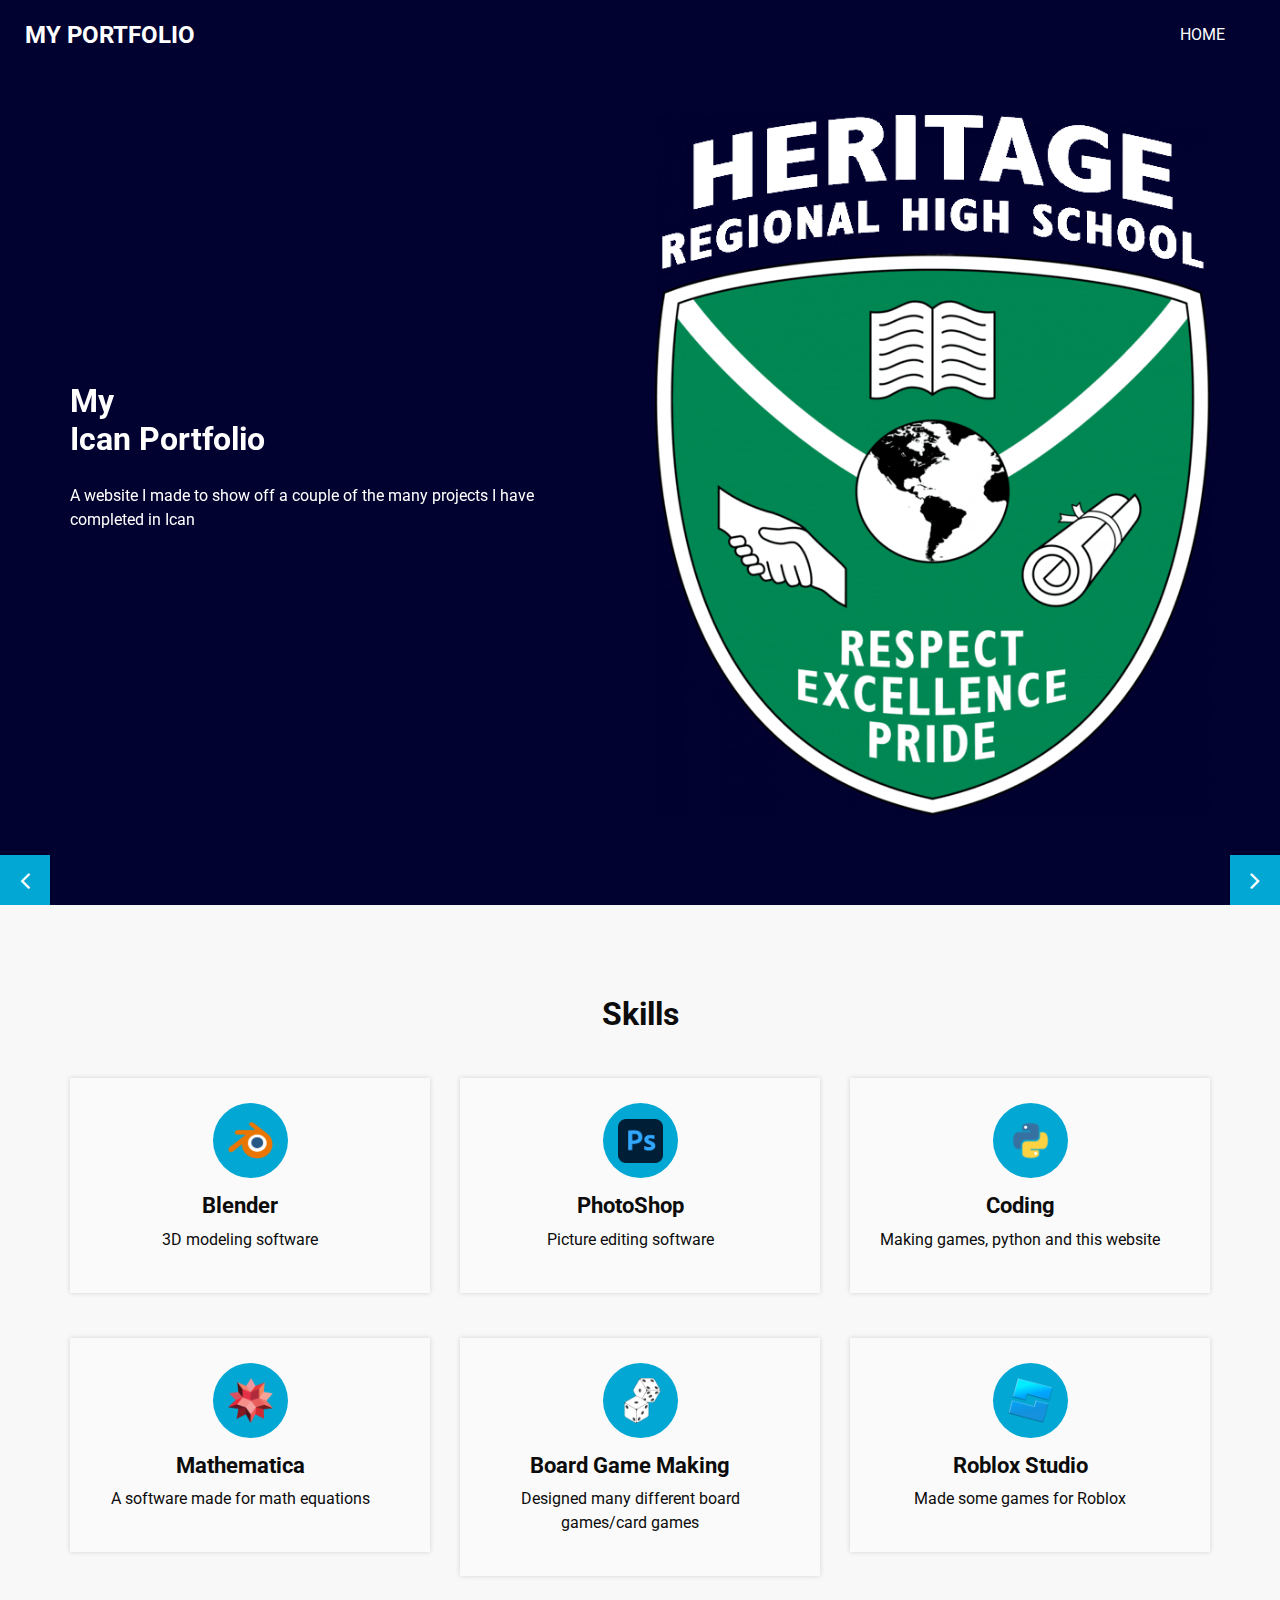
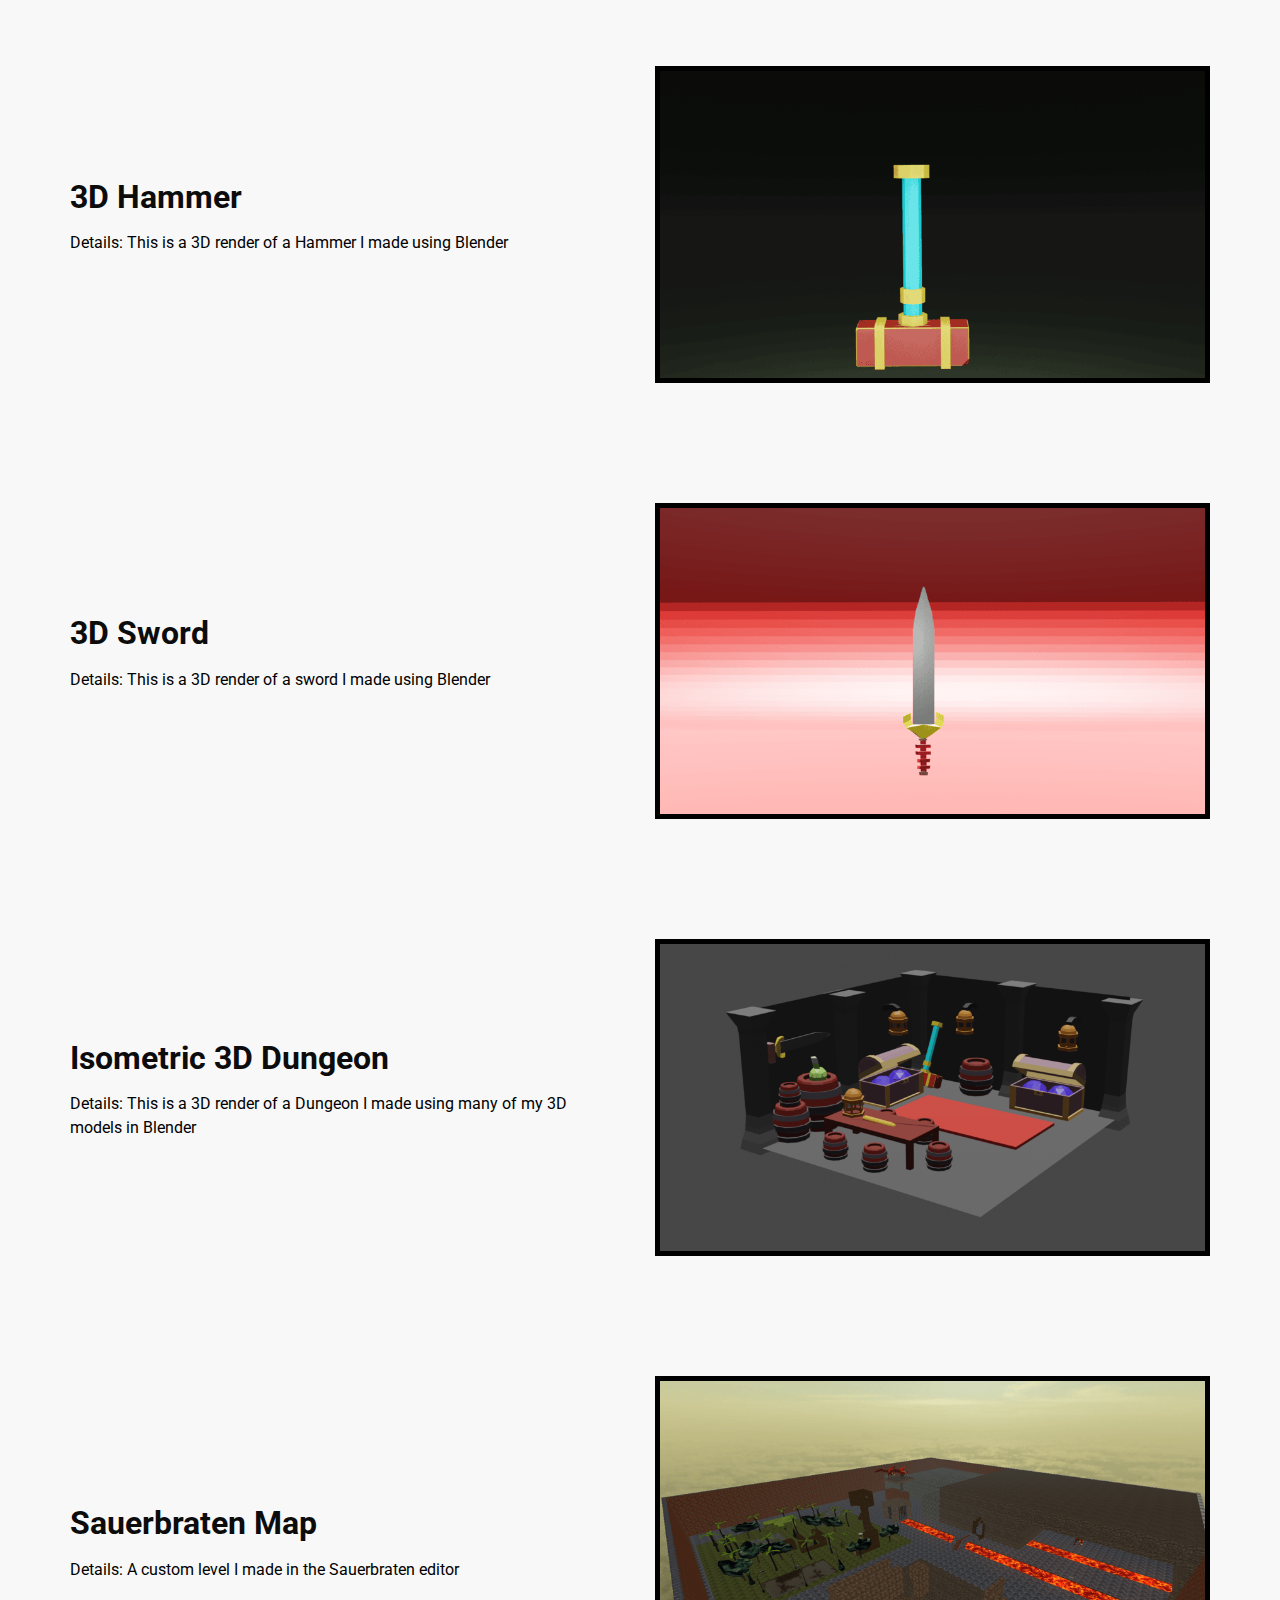
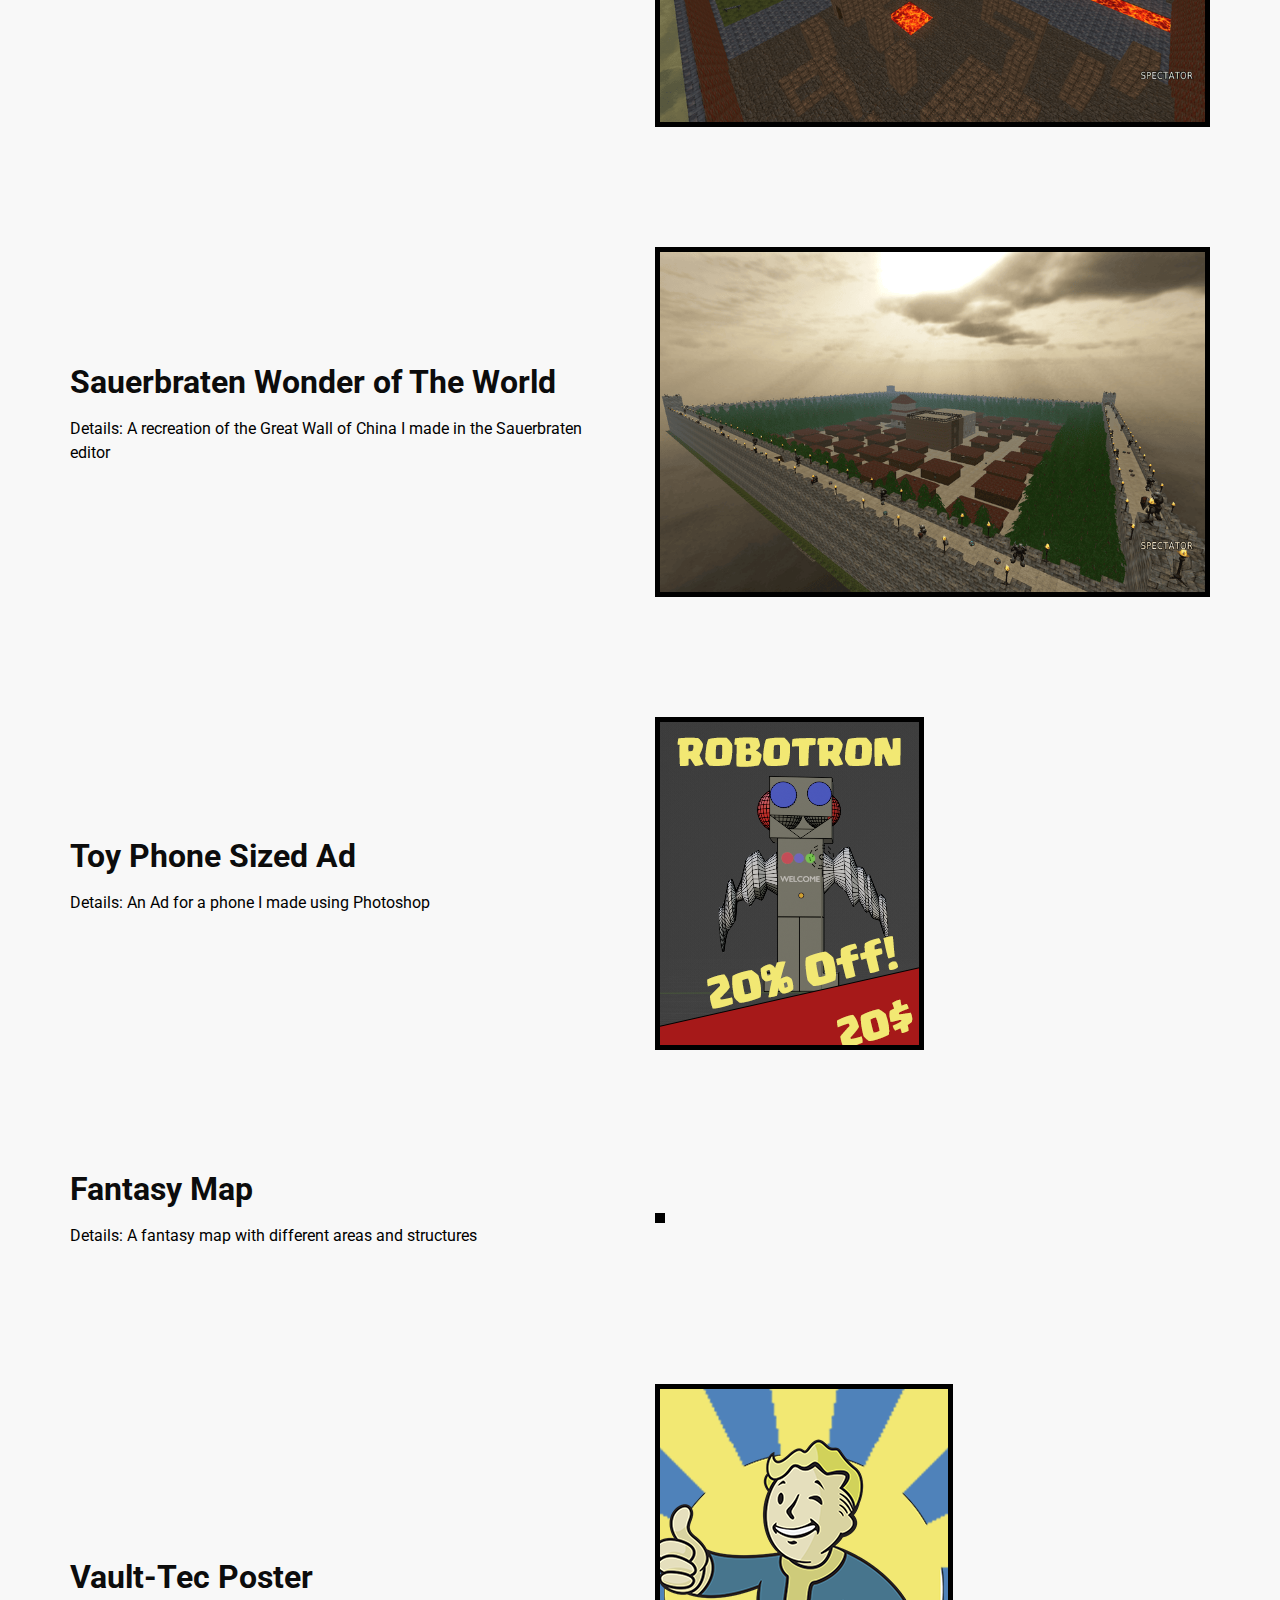
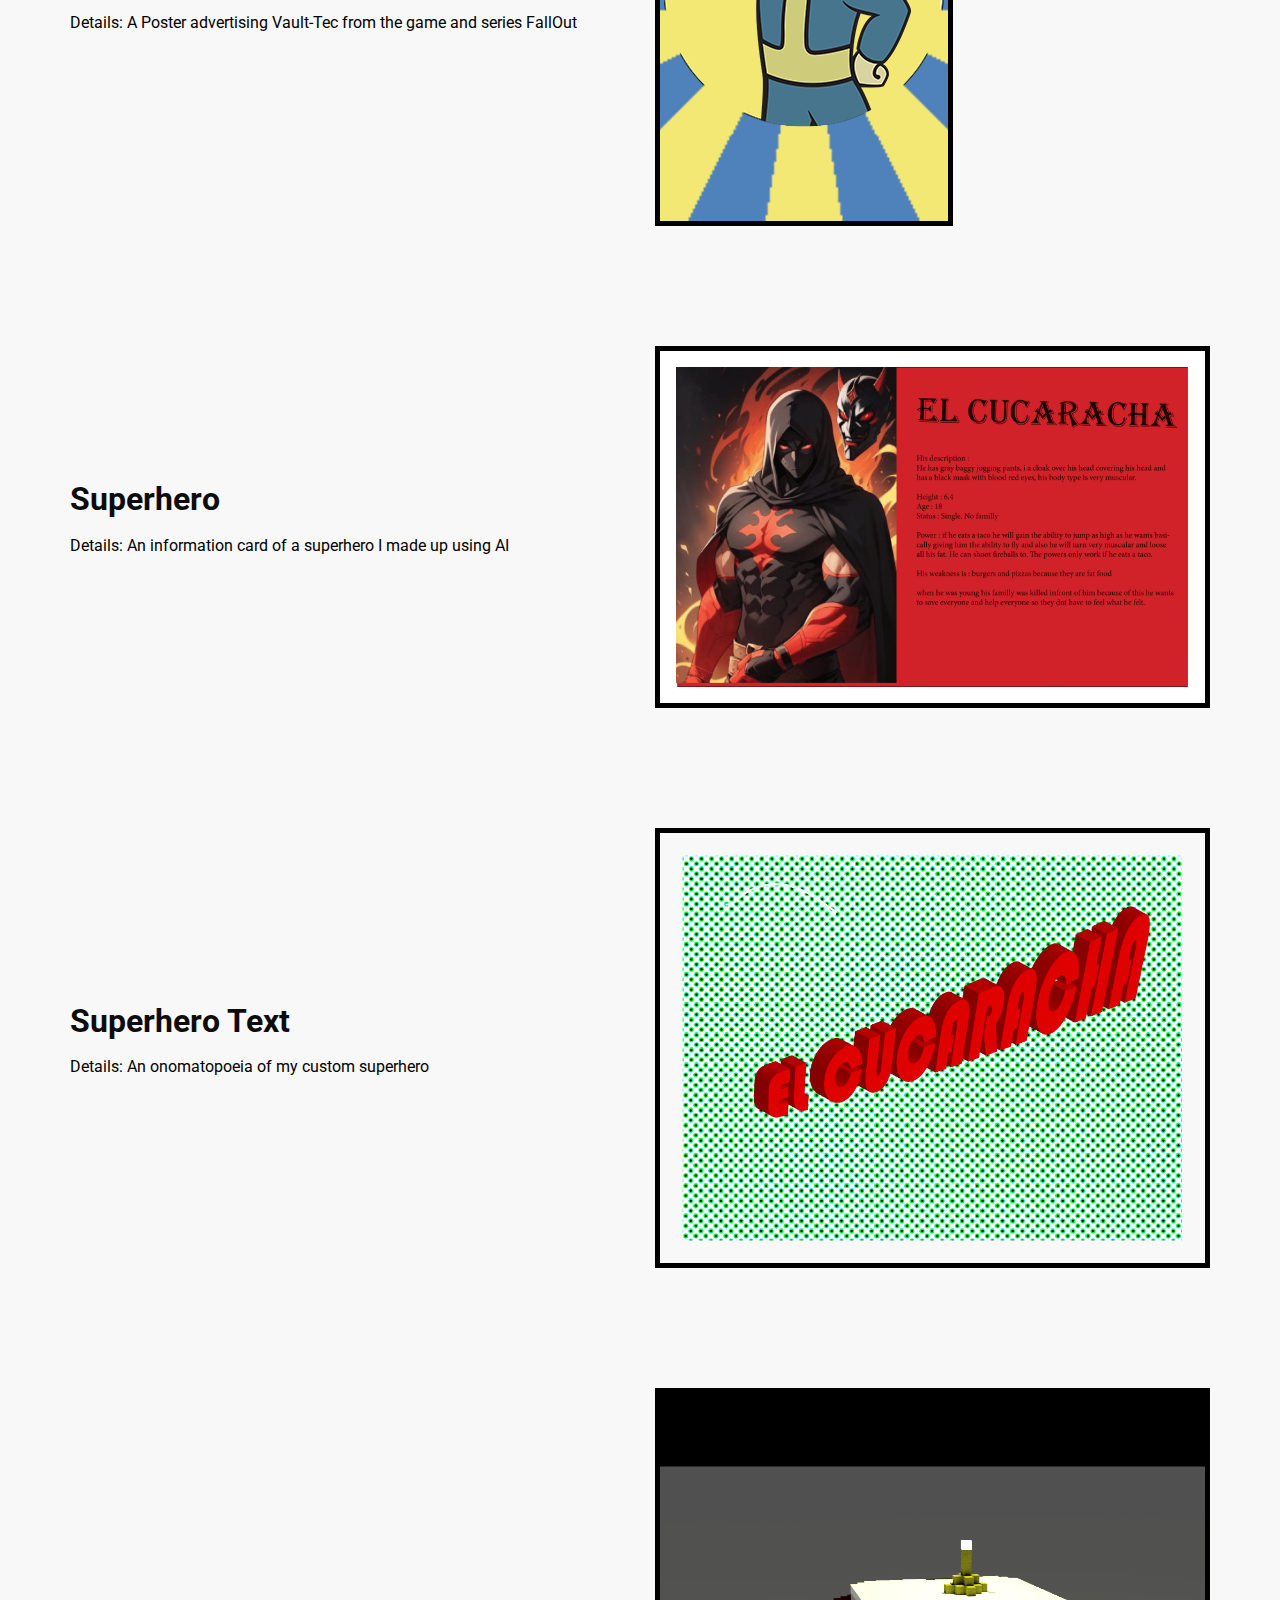
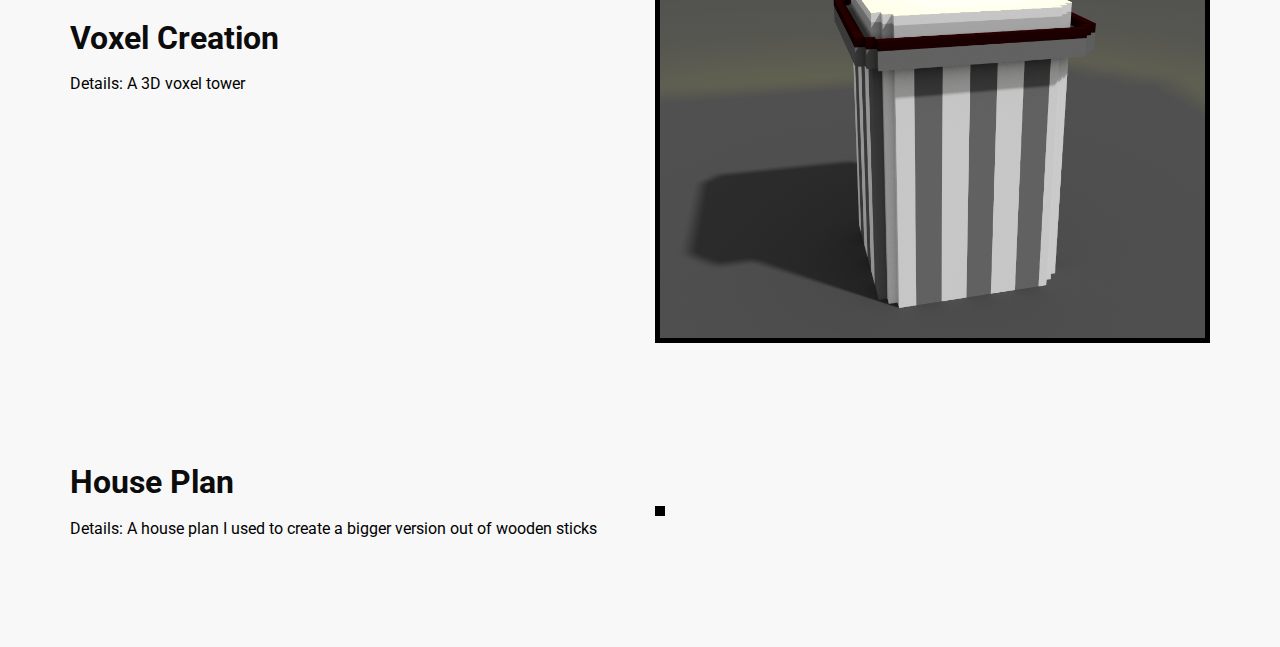
==== index.html @ 8217d4fe "Update index.html" ====
<!DOCTYPE html>
<html>

<head>
  <!-- Basic -->
  <meta charset="utf-8" />
  <meta http-equiv="X-UA-Compatible" content="IE=edge" />
  <!-- Mobile Metas -->
  <meta name="viewport" content="width=device-width, initial-scale=1, shrink-to-fit=no" />
  <!-- Site Metas -->
  <link rel="icon" href="images/fevicon.png" type="image/gif" />
  <meta name="keywords" content="" />
  <meta name="description" content="" />
  <meta name="author" content="" />

  <title>Pablo's Portfolio</title>


  <!-- bootstrap core css -->
  <link rel="stylesheet" type="text/css" href="css/bootstrap.css" />

  <!-- fonts style -->
  <link href="https://fonts.googleapis.com/css2?family=Roboto:wght@400;500;700;900&display=swap" rel="stylesheet">

  <!-- font awesome style -->
  <link href="css/font-awesome.min.css" rel="stylesheet" />

  <!-- Custom styles for this template -->
  <link href="css/style.css" rel="stylesheet" />
  <!-- responsive style -->
  <link href="css/responsive.css" rel="stylesheet" />

</head>

<body>

  <div class="hero_area">
    <!-- header section strats -->
    <header class="header_section">
      <div class="container-fluid">
        <nav class="navbar navbar-expand-lg custom_nav-container ">
          <a class="navbar-brand" href="index.html">
            <span>My Portfolio</span>
          </a>

          <button class="navbar-toggler" type="button" data-toggle="collapse" data-target="#navbarSupportedContent" aria-controls="navbarSupportedContent" aria-expanded="false" aria-label="Toggle navigation">
            <span class=""> </span>
          </button>

          <div class="collapse navbar-collapse" id="navbarSupportedContent">
            <ul class="navbar-nav  ml-auto">
              <li class="nav-item active">
                <a class="nav-link" href="index.html">Home <span class="sr-only">(current)</span></a>
              </li>
            </ul>
          </div>
        </nav>
      </div>
    </header>
    <!-- end header section -->
    <!-- slider section -->
    <section class="slider_section">
      <div id="customCarousel1" class="carousel slide" data-ride="carousel">
        <div class="carousel-inner">
          <div class="carousel-item active">
            <div class="container">
              <div class="row d-flex align-items-center">
                <div class="col-md-6">
                  <div class="detail-box">
                    <h1>
                      My <br>
                      Ican Portfolio
                    </h1>
                    <p>
                      A website I made to show off a couple of the many projects I have completed in Ican
                    </p>
                  </div>
                </div>
                <div class="col-md-6">
                  <div class="img-box">
                    <img src="images/hrhs.png" alt="Portfolio Image" class="img-fluid">
                  </div>
                </div>
              </div>
            </div>
          </div>
        </div>
    
        <!-- Carousel Controls -->
        <div class="carousel_btn-box">
          <a class="carousel-control-prev" href="#customCarousel1" role="button" data-slide="prev">
            <i class="fa fa-angle-left" aria-hidden="true"></i>
            <span class="sr-only">Previous</span>
          </a>
          <a class="carousel-control-next" href="#customCarousel1" role="button" data-slide="next">
            <i class="fa fa-angle-right" aria-hidden="true"></i>
            <span class="sr-only">Next</span>
          </a>
        </div>
      </div>
    </section>
    
    <style>
      .slider_section .carousel-item {
        display: flex;
        align-items: center;
      }
      .detail-box {
        padding-right: 20px; /* Adds space between text and image */
      }
      .img-box img {
        max-width: 100%;
        height: auto;
      }
    </style>
  <!-- end slider section -->
  </div>

  <!-- service section -->

  <section class="service_section layout_padding">
    <div class="container">
      <div class="heading_container heading_center">
        <h2>
          Skills
        </h2>
      </div>
    </div>
    <div class="container ">
      <div class="row">
        <div class="col-md-6 col-lg-4">
          <div class="box ">
            <div class="img-box">
              <img src="images/s1.png" alt="">
            </div>
            <div class="detail-box">
              <h4>
                Blender
              </h4>
              <p>
                3D modeling software
              </p>

              </a>
            </div>
          </div>
        </div>
        <div class="col-md-6 col-lg-4">
          <div class="box ">
            <div class="img-box">
              <img src="images/s2.png" alt="">
            </div>
            <div class="detail-box">
              <h4>
                PhotoShop
              </h4>
              <p>
                Picture editing software
              </p>

              </a>
            </div>
          </div>
        </div>
        <div class="col-md-6 col-lg-4 ">
          <div class="box ">
            <div class="img-box">
              <img src="images/s3.png" alt="">
            </div>
            <div class="detail-box">
              <h4>
                Coding
              </h4>
              <p>
                Making games, python and this website
              </p>

              </a>
            </div>
          </div>
        </div>
        <div class="col-md-6 col-lg-4">
          <div class="box ">
            <div class="img-box">
              <img src="images/s4.png" alt="">
            </div>
            <div class="detail-box">
              <h4>
                Mathematica
              </h4>
              <p>
                A software made for math equations
              </p>

              </a>
            </div>
          </div>
        </div>
        <div class="col-md-6 col-lg-4">
          <div class="box ">
            <div class="img-box">
              <img src="images/s5.png" alt="">
            </div>
            <div class="detail-box">
              <h4>
                Board Game Making
              </h4>
              <p>
                Designed many different board games/card games
              </p>

              </a>
            </div>
          </div>
        </div>
        <div class="col-md-6 col-lg-4">
          <div class="box ">
            <div class="img-box">
              <img src="images/s6.png" alt="">
            </div>
            <div class="detail-box">
              <h4>
                Roblox Studio
              </h4>
              <p>
                Made some games for Roblox
              </p>
              <a href="">

              </a>
            </div>
          </div>
        </div>
      </div>
    </div>
  </section>

  <!-- end service section -->

  <!-- about section -->
<section class="about_section layout_padding-bottom">
  <div class="container">
    <div class="row">
      <div class="col-md-6">
        <div class="detail-box">
          <div class="heading_container">
            <h2>3D Hammer</h2>
          </div>
          <p style="color: black;">Details: This is a 3D render of a Hammer I made using Blender</p>
        </div>
      </div>
      <div class="col-md-6">
        <div class="img-box center-img">
          <img src="images/j1.png" alt="" style="border: 5px solid black;">
        </div>
      </div>
    </div>
  </div>
</section>
<div style="margin-bottom: 30px;"></div>

<section class="about_section layout_padding-bottom">
  <div class="container">
    <div class="row">
      <div class="col-md-6">
        <div class="detail-box">
          <div class="heading_container">
            <h2>3D Sword</h2>
          </div>
          <p style="color: black;">Details: This is a 3D render of a sword I made using Blender</p>
        </div>
      </div>
      <div class="col-md-6">
        <div class="img-box center-img">
          <img src="images/j2.png" alt="" style="border: 5px solid black;">
        </div>
      </div>
    </div>
  </div>
</section>
<div style="margin-bottom: 30px;"></div>

<section class="about_section layout_padding-bottom">
  <div class="container">
    <div class="row">
      <div class="col-md-6">
        <div class="detail-box">
          <div class="heading_container">
            <h2>Isometric 3D Dungeon</h2>
          </div>
          <p style="color: black;">Details: This is a 3D render of a Dungeon I made using many of my 3D models in Blender</p>
        </div>
      </div>
      <div class="col-md-6">
        <div class="img-box center-img">
          <img src="images/j3.png" alt="" style="border: 5px solid black;">
        </div>
      </div>
    </div>
  </div>
</section>
<div style="margin-bottom: 30px;"></div>

<section class="about_section layout_padding-bottom">
  <div class="container">
    <div class="row">
      <div class="col-md-6">
        <div class="detail-box">
          <div class="heading_container">
            <h2>Sauerbraten Map</h2>
          </div>
          <p style="color: black;">Details: A custom level I made in the Sauerbraten editor</p>
        </div>
      </div>
      <div class="col-md-6">
        <div class="img-box center-img">
          <img src="images/j4.png" alt="" style="border: 5px solid black;">
        </div>
      </div>
    </div>
  </div>
</section>
<div style="margin-bottom: 30px;"></div>

<section class="about_section layout_padding-bottom">
  <div class="container">
    <div class="row">
      <div class="col-md-6">
        <div class="detail-box">
          <div class="heading_container">
            <h2>Sauerbraten Wonder of The World</h2>
          </div>
          <p style="color: black;">Details: A recreation of the Great Wall of China I made in the Sauerbraten editor</p>
        </div>
      </div>
      <div class="col-md-6">
        <div class="img-box center-img">
          <img src="images/j5.png" alt="" style="border: 5px solid black;">
        </div>
      </div>
    </div>
  </div>
</section>
<div style="margin-bottom: 30px;"></div>

<section class="about_section layout_padding-bottom">
  <div class="container">
    <div class="row">
      <div class="col-md-6">
        <div class="detail-box">
          <div class="heading_container">
            <h2>Toy Phone Sized Ad</h2>
          </div>
          <p style="color: black;">Details: An Ad for a phone I made using Photoshop</p>
        </div>
      </div>
      <div class="col-md-6">
        <div class="img-box center-img">
          <img src="images/phone.png" alt="" style="border: 5px solid black;">
        </div>
      </div>
    </div>
  </div>
</section>
<div style="margin-bottom: 30px;"></div>

<section class="about_section layout_padding-bottom">
  <div class="container">
    <div class="row">
      <div class="col-md-6">
        <div class="detail-box">
          <div class="heading_container">
            <h2>Fantasy Map</h2>
          </div>
          <p style="color: black;">Details: A fantasy map with different areas and structures</p>
        </div>
      </div>
      <div class="col-md-6">
        <div class="img-box center-img">
          <img src="images/map.png" alt="" style="border: 5px solid black;">
        </div>
      </div>
    </div>
  </div>
</section>
<div style="margin-bottom: 30px;"></div>

<section class="about_section layout_padding-bottom">
  <div class="container">
    <div class="row">
      <div class="col-md-6">
        <div class="detail-box">
          <div class="heading_container">
            <h2>Vault-Tec Poster</h2>
          </div>
          <p style="color: black;">Details: A Poster advertising Vault-Tec from the game and series FallOut</p>
        </div>
      </div>
      <div class="col-md-6">
        <div class="img-box center-img">
          <img src="images/fallout.png" alt="" style="border: 5px solid black;">
        </div>
      </div>
    </div>
  </div>
</section>
<div style="margin-bottom: 30px;"></div>

<section class="about_section layout_padding-bottom">
  <div class="container">
    <div class="row">
      <div class="col-md-6">
        <div class="detail-box">
          <div class="heading_container">
            <h2>Superhero</h2>
          </div>
          <p style="color: black;">Details: An information card of a superhero I made up using AI</p>
        </div>
      </div>
      <div class="col-md-6">
        <div class="img-box center-img">
          <img src="images/hero.png" alt="" style="border: 5px solid black;">
        </div>
      </div>
    </div>
  </div>
</section>
<div style="margin-bottom: 30px;"></div>

<section class="about_section layout_padding-bottom">
  <div class="container">
    <div class="row">
      <div class="col-md-6">
        <div class="detail-box">
          <div class="heading_container">
            <h2>Superhero Text</h2>
          </div>
          <p style="color: black;">Details: An onomatopoeia of my custom superhero</p>
        </div>
      </div>
      <div class="col-md-6">
        <div class="img-box center-img">
          <img src="images/herotext.png" alt="" style="border: 5px solid black;">
        </div>
      </div>
    </div>
  </div>
</section>
<div style="margin-bottom: 30px;"></div>

<section class="about_section layout_padding-bottom">
  <div class="container">
    <div class="row">
      <div class="col-md-6">
        <div class="detail-box">
          <div class="heading_container">
            <h2>Voxel Creation</h2>
          </div>
          <p style="color: black;">Details: A 3D voxel tower</p>
        </div>
      </div>
      <div class="col-md-6">
        <div class="img-box center-img">
          <img src="images/voxel.png" alt="" style="border: 5px solid black;">
        </div>
      </div>
    </div>
  </div>
</section>
<div style="margin-bottom: 30px;"></div>

<section class="about_section layout_padding-bottom">
  <div class="container">
    <div class="row">
      <div class="col-md-6">
        <div class="detail-box">
          <div class="heading_container">
            <h2>House Plan</h2>
          </div>
          <p style="color: black;">Details: A house plan I used to create a bigger version out of wooden sticks</p>
        </div>
      </div>
      <div class="col-md-6">
        <div class="img-box center-img">
          <img src="images/house.png" alt="" style="border: 5px solid black;">
        </div>
      </div>
    </div>
  </div>
</section>

  <!-- end about section -->

  <!-- end info section -->


  <!-- footer section -->
  <!-- footer section -->

  <!-- jQery -->
  <script src="js/jquery-3.4.1.min.js"></script>
  <!-- bootstrap js -->
  <script src="js/bootstrap.js"></script>
  <!-- custom js -->
  <script src="js/custom.js"></script>


</body>

</html>
---- css/style.css ----
body {
  font-family: "Roboto", sans-serif;
  color: #0c0c0c;
  background-color: #f8f8f8;
  overflow-x: hidden;
}

.layout_padding {
  padding: 90px 0;
}

.layout_padding2 {
  padding: 75px 0;
}

.layout_padding2-top {
  padding-top: 75px;
}

.layout_padding2-bottom {
  padding-bottom: 75px;
}

.layout_padding-top {
  padding-top: 90px;
}

.layout_padding-bottom {
  padding-bottom: 90px;
}

.heading_container {
  display: -webkit-box;
  display: -ms-flexbox;
  display: flex;
  -webkit-box-orient: vertical;
  -webkit-box-direction: normal;
      -ms-flex-direction: column;
          flex-direction: column;
  -webkit-box-align: start;
      -ms-flex-align: start;
          align-items: flex-start;
}

.heading_container h2 {
  position: relative;
  font-weight: bold;
  margin: 0;
}

.heading_container.heading_center {
  -webkit-box-align: center;
      -ms-flex-align: center;
          align-items: center;
  text-align: center;
}

.heading_container p {
  margin-top: 10px;
  margin-bottom: 0;
}

.container_border_style {
  position: relative;
  padding: 20px;
}

.container_border_style::before, .container_border_style::after {
  content: "";
  position: absolute;
  top: 50%;
  width: 3px;
  height: 90px;
  background-color: #03a7d3;
  -webkit-transform: translateY(-50%);
          transform: translateY(-50%);
}

.container_border_style::before {
  left: 0;
}

.container_border_style::after {
  right: 0;
}

a,
a:hover,
a:focus {
  text-decoration: none;
}

a:hover,
a:focus {
  color: initial;
}

.btn,
.btn:focus {
  outline: none !important;
  -webkit-box-shadow: none;
          box-shadow: none;
}

/*header section*/
.hero_area {
  position: relative;
  background-color: #020230;
  min-height: 100vh;
  display: -webkit-box;
  display: -ms-flexbox;
  display: flex;
  -webkit-box-orient: vertical;
  -webkit-box-direction: normal;
      -ms-flex-direction: column;
          flex-direction: column;
}

.sub_page .hero_area {
  min-height: auto;
}

.header_section .container-fluid {
  padding-right: 25px;
  padding-left: 25px;
}

.navbar-brand span {
  font-weight: bold;
  color: #ffffff;
  font-size: 24px;
  text-transform: uppercase;
}

.custom_nav-container {
  padding: 10px 0;
}

.custom_nav-container .navbar-nav .nav-item .nav-link {
  padding: 3px 15px;
  margin: 10px 15px;
  color: #ffffff;
  text-align: center;
  text-transform: uppercase;
}

.custom_nav-container .nav_search-btn {
  width: 35px;
  height: 35px;
  padding: 0;
  border: none;
  color: #ffffff;
  margin: 0 20px;
}

.custom_nav-container .navbar-toggler {
  outline: none;
}

.custom_nav-container .navbar-toggler {
  padding: 0;
  width: 37px;
  height: 42px;
  -webkit-transition: all 0.3s;
  transition: all 0.3s;
}

.custom_nav-container .navbar-toggler span {
  display: block;
  width: 35px;
  height: 4px;
  background-color: #ffffff;
  margin: 7px 0;
  -webkit-transition: all 0.3s;
  transition: all 0.3s;
  position: relative;
  border-radius: 5px;
  transition: all 0.3s;
}

.custom_nav-container .navbar-toggler span::before, .custom_nav-container .navbar-toggler span::after {
  content: "";
  position: absolute;
  left: 0;
  height: 100%;
  width: 100%;
  background-color: #ffffff;
  top: -10px;
  border-radius: 5px;
  -webkit-transition: all 0.3s;
  transition: all 0.3s;
}

.custom_nav-container .navbar-toggler span::after {
  top: 10px;
}

.custom_nav-container .navbar-toggler[aria-expanded="true"] {
  -webkit-transform: rotate(360deg);
          transform: rotate(360deg);
}

.custom_nav-container .navbar-toggler[aria-expanded="true"] span {
  -webkit-transform: rotate(45deg);
          transform: rotate(45deg);
}

.custom_nav-container .navbar-toggler[aria-expanded="true"] span::before, .custom_nav-container .navbar-toggler[aria-expanded="true"] span::after {
  -webkit-transform: rotate(90deg);
          transform: rotate(90deg);
  top: 0;
}

.custom_nav-container .navbar-toggler[aria-expanded="true"] .s-1 {
  -webkit-transform: rotate(45deg);
          transform: rotate(45deg);
  margin: 0;
  margin-bottom: -4px;
}

.custom_nav-container .navbar-toggler[aria-expanded="true"] .s-2 {
  display: none;
}

.custom_nav-container .navbar-toggler[aria-expanded="true"] .s-3 {
  -webkit-transform: rotate(-45deg);
          transform: rotate(-45deg);
  margin: 0;
  margin-top: -4px;
}

.custom_nav-container .navbar-toggler[aria-expanded="false"] .s-1,
.custom_nav-container .navbar-toggler[aria-expanded="false"] .s-2,
.custom_nav-container .navbar-toggler[aria-expanded="false"] .s-3 {
  -webkit-transform: none;
          transform: none;
}

.quote_btn-container {
  display: -webkit-box;
  display: -ms-flexbox;
  display: flex;
  -webkit-box-align: center;
      -ms-flex-align: center;
          align-items: center;
}

.quote_btn-container a {
  color: #ffffff;
  text-transform: uppercase;
}

.quote_btn-container a span {
  margin-left: 5px;
}

/*end header section*/
/* slider section */
.slider_section {
  -webkit-box-flex: 1;
      -ms-flex: 1;
          flex: 1;
  display: -webkit-box;
  display: -ms-flexbox;
  display: flex;
  -webkit-box-align: center;
      -ms-flex-align: center;
          align-items: center;
  padding-top: 45px;
  padding-bottom: 90px;
}

.slider_section .row {
  -webkit-box-align: center;
      -ms-flex-align: center;
          align-items: center;
}

.slider_section #customCarousel1 {
  width: 100%;
  position: unset;
}

.slider_section .detail-box {
  color: #ffffff;
}

.slider_section .detail-box h1 {
  font-weight: bold;
  margin-bottom: 25px;
  font-size: 2rem;
}

.slider_section .detail-box h1 span {
  font-size: 3rem;
  color: #03a7d3;
}

.slider_section .detail-box .btn-box {
  display: -webkit-box;
  display: -ms-flexbox;
  display: flex;
  margin: 0 -5px;
}

.slider_section .detail-box a {
  margin: 5px;
  width: 195px;
  text-align: center;
}

.slider_section .detail-box .btn-1 {
  display: inline-block;
  padding: 10px 15px;
  background-color: #03a7d3;
  color: #ffffff;
  border-radius: 5px;
  border: 1px solid #03a7d3;
  -webkit-transition: all .3s;
  transition: all .3s;
}

.slider_section .detail-box .btn-1:hover {
  background-color: transparent;
  color: #03a7d3;
}

.slider_section .detail-box .btn-2 {
  display: inline-block;
  padding: 10px 15px;
  background-color: #ff4646;
  color: #ffffff;
  border-radius: 5px;
  border: 1px solid #ff4646;
  -webkit-transition: all .3s;
  transition: all .3s;
}

.slider_section .detail-box .btn-2:hover {
  background-color: transparent;
  color: #ff4646;
}

.slider_section .img-box img {
  width: 100%;
}

.slider_section .carousel_btn-box {
  position: absolute;
  bottom: 0;
  left: 0;
  display: -webkit-box;
  display: -ms-flexbox;
  display: flex;
  -webkit-box-pack: justify;
      -ms-flex-pack: justify;
          justify-content: space-between;
  width: 100%;
  height: 50px;
  z-index: 3;
  font-size: 22px;
}

.slider_section .carousel_btn-box .carousel-control-prev,
.slider_section .carousel_btn-box .carousel-control-next {
  position: unset;
  width: 50px;
  height: 50px;
  background-color: #03a7d3;
  opacity: 1;
  font-size: 28px;
  -webkit-transition: all .3s;
  transition: all .3s;
}

.slider_section .carousel_btn-box .carousel-control-prev:hover,
.slider_section .carousel_btn-box .carousel-control-next:hover {
  background-color: #ffffff;
  color: #000000;
}

.about_section .row {
  -webkit-box-align: center;
      -ms-flex-align: center;
          align-items: center;
}

.about_section .img-box img {
  max-width: 100%;
}

.about_section .detail-box p {
  color: #999;
  margin-top: 15px;
}

.about_section .detail-box a {
  display: inline-block;
  padding: 10px 45px;
  background-color: #ff4646;
  color: #ffffff;
  border-radius: 5px;
  border: 1px solid #ff4646;
  -webkit-transition: all .3s;
  transition: all .3s;
  margin-top: 15px;
}

.about_section .detail-box a:hover {
  background-color: transparent;
  color: #ff4646;
}

.service_section {
  position: relative;
}

.service_section .box {
  margin-top: 45px;
  display: -webkit-box;
  display: -ms-flexbox;
  display: flex;
  -webkit-box-orient: vertical;
  -webkit-box-direction: normal;
      -ms-flex-direction: column;
          flex-direction: column;
  -webkit-box-align: center;
      -ms-flex-align: center;
          align-items: center;
  text-align: center;
  padding: 25px;
  background-color: #fafafa;
  -webkit-box-shadow: 0 0 5px 0 rgba(0, 0, 0, 0.15);
          box-shadow: 0 0 5px 0 rgba(0, 0, 0, 0.15);
}

.service_section .box .img-box {
  width: 75px;
  height: 75px;
  background-color: #03a7d3;
  border-radius: 100%;
  display: -webkit-box;
  display: -ms-flexbox;
  display: flex;
  -webkit-box-pack: center;
      -ms-flex-pack: center;
          justify-content: center;
  -webkit-box-align: center;
      -ms-flex-align: center;
          align-items: center;
  -webkit-transition: all .2s;
  transition: all .2s;
  padding: 10px;
}

.service_section .box .img-box img {
  width: 100%;
  max-width: 45px;
  max-height: 45px;
}

.service_section .box .detail-box {
  margin-top: 15px;
}

.service_section .box .detail-box h4 {
  font-weight: bold;
  font-size: 22px;
}

.service_section .box .detail-box a {
  color: #03a7d3;
}

.service_section .box .detail-box a:hover {
  color: #ff4646;
}

.service_section .box:hover .img-box {
  background-color: #ff4646;
}

.server_section {
  background: linear-gradient(110deg, transparent 25%, #020230 25%);
  padding: 55px 0;
  color: #ffffff;
}

.server_section .row {
  -webkit-box-align: center;
      -ms-flex-align: center;
          align-items: center;
}

.server_section .img-box {
  position: relative;
}

.server_section .img-box img {
  width: 100%;
}

.server_section .img-box .play_btn {
  position: absolute;
  top: 50%;
  left: 50%;
  display: -webkit-box;
  display: -ms-flexbox;
  display: flex;
  -webkit-box-align: center;
      -ms-flex-align: center;
          align-items: center;
  -webkit-box-pack: center;
      -ms-flex-pack: center;
          justify-content: center;
  width: 65px;
  height: 65px;
  -webkit-transform: translate(-50%, -50%);
          transform: translate(-50%, -50%);
  border: none;
}

.server_section .img-box .play_btn button {
  background-color: transparent;
  border: none;
  background-color: #03a7d3;
  color: #ffffff;
  width: 100%;
  height: 100%;
  border-radius: 100%;
  position: relative;
  z-index: 3;
  outline: none;
}

.server_section .img-box .play_btn:before, .server_section .img-box .play_btn:after {
  content: "";
  width: 100%;
  height: 100%;
  position: absolute;
  top: 50%;
  left: 50%;
  background-color: #03a7d3;
  opacity: 1;
  border-radius: 100%;
  -webkit-transform: translate(-50%, -50%);
          transform: translate(-50%, -50%);
}

.server_section .img-box .play_btn:before {
  z-index: 2;
  -webkit-animation: before-animation 1500ms infinite;
          animation: before-animation 1500ms infinite;
}

.server_section .img-box .play_btn:after {
  z-index: 1;
  -webkit-animation: after-animation 1500ms infinite;
          animation: after-animation 1500ms infinite;
}

@-webkit-keyframes before-animation {
  0% {
    -webkit-transform: translateX(-50%) translateY(-50%) translateZ(0) scale(1);
            transform: translateX(-50%) translateY(-50%) translateZ(0) scale(1);
    opacity: 1;
  }
  100% {
    -webkit-transform: translateX(-50%) translateY(-50%) translateZ(0) scale(1.5);
            transform: translateX(-50%) translateY(-50%) translateZ(0) scale(1.5);
    opacity: 0;
  }
}

@keyframes before-animation {
  0% {
    -webkit-transform: translateX(-50%) translateY(-50%) translateZ(0) scale(1);
            transform: translateX(-50%) translateY(-50%) translateZ(0) scale(1);
    opacity: 1;
  }
  100% {
    -webkit-transform: translateX(-50%) translateY(-50%) translateZ(0) scale(1.5);
            transform: translateX(-50%) translateY(-50%) translateZ(0) scale(1.5);
    opacity: 0;
  }
}

@-webkit-keyframes after-animation {
  0% {
    -webkit-transform: translateX(-50%) translateY(-50%) translateZ(0) scale(1);
            transform: translateX(-50%) translateY(-50%) translateZ(0) scale(1);
    opacity: 1;
  }
  100% {
    -webkit-transform: translateX(-50%) translateY(-50%) translateZ(0) scale(2);
            transform: translateX(-50%) translateY(-50%) translateZ(0) scale(2);
    opacity: 0;
  }
}

@keyframes after-animation {
  0% {
    -webkit-transform: translateX(-50%) translateY(-50%) translateZ(0) scale(1);
            transform: translateX(-50%) translateY(-50%) translateZ(0) scale(1);
    opacity: 1;
  }
  100% {
    -webkit-transform: translateX(-50%) translateY(-50%) translateZ(0) scale(2);
            transform: translateX(-50%) translateY(-50%) translateZ(0) scale(2);
    opacity: 0;
  }
}

.server_section .detail-box a {
  display: inline-block;
  padding: 10px 45px;
  background-color: #ff4646;
  color: #ffffff;
  border-radius: 5px;
  border: 1px solid #ff4646;
  -webkit-transition: all .3s;
  transition: all .3s;
  margin-top: 25px;
}

.server_section .detail-box a:hover {
  background-color: transparent;
  color: #ff4646;
}

.price_section .price_container {
  display: -webkit-box;
  display: -ms-flexbox;
  display: flex;
  -ms-flex-wrap: wrap;
      flex-wrap: wrap;
  -webkit-box-pack: center;
      -ms-flex-pack: center;
          justify-content: center;
  text-align: center;
}

.price_section .price_container .box {
  margin: 45px 15px 0 15px;
}

.price_section .price_container .box .detail-box {
  width: 300px;
  padding: 40px 20px 15px 20px;
  background-color: #fff;
  border-radius: 25px;
  -webkit-box-shadow: 0 0 5px 0 rgba(0, 0, 0, 0.1);
          box-shadow: 0 0 5px 0 rgba(0, 0, 0, 0.1);
}

.price_section .price_container .box .detail-box h2 {
  font-weight: bold;
}

.price_section .price_container .box .detail-box h2 span {
  font-size: 3rem;
}

.price_section .price_container .box .detail-box h6 {
  text-transform: uppercase;
  color: #03a7d3;
  font-size: 20px;
  margin-bottom: 10px;
}

.price_section .price_container .box .price_features {
  padding: 0;
  list-style-type: none;
}

.price_section .price_container .box .price_features li {
  margin: 10px 0;
}

.price_section .price_container .box .btn-box {
  margin-top: 25px;
}

.price_section .price_container .box .btn-box a {
  display: inline-block;
  padding: 10px 35px;
  background-color: #ff4646;
  color: #ffffff;
  border-radius: 5px;
  border: 1px solid #ff4646;
  -webkit-transition: all .3s;
  transition: all .3s;
  border: none;
}

.price_section .price_container .box .btn-box a:hover {
  background-color: transparent;
  color: #ff4646;
}

.price_section .price_container .box .btn-box a:hover {
  background-color: #03a7d3;
  color: #ffffff;
}

.price_section .price_container .box:hover {
  color: #ffffff;
}

.price_section .price_container .box:hover .detail-box {
  background-color: #03a7d3;
}

.price_section .price_container .box:hover h6 {
  color: #ffffff;
}

.price_section .price_container .box:hover a {
  background-color: #03a7d3;
  color: #ffffff;
}

.client_section {
  padding-bottom: 45px;
}

.client_section .heading_container {
  margin-bottom: 35px;
}

.client_section .box {
  display: -webkit-box;
  display: -ms-flexbox;
  display: flex;
  -webkit-box-align: center;
      -ms-flex-align: center;
          align-items: center;
  margin: 45px 0;
}

.client_section .box .img-box {
  width: 125px;
  height: 125px;
  min-width: 125px;
  border-radius: 100%;
  overflow: hidden;
  margin-right: -65px;
  position: relative;
}

.client_section .box .img-box img {
  width: 100%;
}

.client_section .box .client_info {
  display: -webkit-box;
  display: -ms-flexbox;
  display: flex;
  -webkit-box-pack: justify;
      -ms-flex-pack: justify;
          justify-content: space-between;
}

.client_section .box .client_info .client_name h5 {
  font-weight: bold;
  color: #03a7d3;
  margin-bottom: 0;
  text-transform: uppercase;
}

.client_section .box .client_info .client_name h6 {
  margin-bottom: 0;
  color: #ff4646;
  font-weight: normal;
  font-size: 14px;
  text-transform: uppercase;
}

.client_section .box .client_info i {
  font-size: 24px;
  color: #03a7d3;
}

.client_section .box p {
  margin-top: 25px;
}

.client_section .box .detail-box {
  background-color: #ffffff;
  padding: 45px 45px 45px 85px;
  -webkit-box-shadow: 0 0 5px 0 rgba(0, 0, 0, 0.2);
          box-shadow: 0 0 5px 0 rgba(0, 0, 0, 0.2);
}

.client_section .carousel-control-prev,
.client_section .carousel-control-next {
  width: 50px;
  height: 50px;
  background-color: #03a7d3;
  opacity: 1;
  font-size: 28px;
  font-weight: bold;
  top: 50%;
  -webkit-transform: translateY(-50%);
          transform: translateY(-50%);
}

.client_section .carousel-control-prev {
  left: 0;
}

.client_section .carousel-control-next {
  right: 0;
}

.contact_section {
  position: relative;
}

.contact_section .heading_container {
  margin-bottom: 45px;
}

.contact_section .form_container input {
  width: 100%;
  border: 1px solid #b0b0b0;
  height: 50px;
  margin-bottom: 25px;
  padding-left: 15px;
  background-color: transparent;
  outline: none;
  color: #101010;
}

.contact_section .form_container input::-webkit-input-placeholder {
  color: #b0b0b0;
}

.contact_section .form_container input:-ms-input-placeholder {
  color: #b0b0b0;
}

.contact_section .form_container input::-ms-input-placeholder {
  color: #b0b0b0;
}

.contact_section .form_container input::placeholder {
  color: #b0b0b0;
}

.contact_section .form_container input.message-box {
  height: 120px;
}

.contact_section .form_container .btn_box {
  display: -webkit-box;
  display: -ms-flexbox;
  display: flex;
  -webkit-box-pack: center;
      -ms-flex-pack: center;
          justify-content: center;
}

.contact_section .form_container button {
  border: none;
  text-transform: uppercase;
  display: inline-block;
  padding: 15px 65px;
  background-color: #ff4646;
  color: #ffffff;
  border-radius: 0;
  border: 1px solid #ff4646;
  -webkit-transition: all .3s;
  transition: all .3s;
  font-weight: bold;
}

.contact_section .form_container button:hover {
  background-color: transparent;
  color: #ff4646;
}

/* info section */
.info_section {
  background-color: #020230;
  color: #ffffff;
}

.info_section h4 {
  font-weight: 600;
  margin-bottom: 20px;
}

.info_section .info_contact .contact_link_box {
  display: -webkit-box;
  display: -ms-flexbox;
  display: flex;
  -webkit-box-orient: vertical;
  -webkit-box-direction: normal;
      -ms-flex-direction: column;
          flex-direction: column;
}

.info_section .info_contact .contact_link_box a {
  margin: 5px 0;
  color: #ffffff;
}

.info_section .info_contact .contact_link_box a i {
  margin-right: 5px;
}

.info_section .info_contact .contact_link_box a:hover {
  color: #ff4646;
}

.info_section .info_social {
  display: -webkit-box;
  display: -ms-flexbox;
  display: flex;
  margin-top: 20px;
}

.info_section .info_social a {
  display: -webkit-box;
  display: -ms-flexbox;
  display: flex;
  -webkit-box-pack: center;
      -ms-flex-pack: center;
          justify-content: center;
  -webkit-box-align: center;
      -ms-flex-align: center;
          align-items: center;
  color: #ffffff;
  border-radius: 100%;
  margin-right: 10px;
  font-size: 24px;
}

.info_section .info_social a:hover {
  color: #ff4646;
}

.info_section .info_links {
  display: -webkit-box;
  display: -ms-flexbox;
  display: flex;
  -webkit-box-orient: vertical;
  -webkit-box-direction: normal;
      -ms-flex-direction: column;
          flex-direction: column;
  -ms-flex-wrap: wrap;
      flex-wrap: wrap;
}

.info_section .info_links a {
  display: -webkit-box;
  display: -ms-flexbox;
  display: flex;
  -webkit-box-align: center;
      -ms-flex-align: center;
          align-items: center;
  margin-bottom: 15px;
  color: #ffffff;
}

.info_section .info_links a img {
  margin-right: 10px;
}

.info_section .info_links a:hover, .info_section .info_links a.active {
  color: #ff4646;
}

.info_section form input {
  border: none;
  border-bottom: 1px solid #ffffff;
  background-color: transparent;
  width: 100%;
  height: 45px;
  color: #ffffff;
  outline: none;
}

.info_section form input::-webkit-input-placeholder {
  color: #ffffff;
}

.info_section form input:-ms-input-placeholder {
  color: #ffffff;
}

.info_section form input::-ms-input-placeholder {
  color: #ffffff;
}

.info_section form input::placeholder {
  color: #ffffff;
}

.info_section form button {
  width: 100%;
  text-align: center;
  display: inline-block;
  padding: 10px 55px;
  background-color: #ff4646;
  color: #ffffff;
  border-radius: 0;
  border: 1px solid #ff4646;
  -webkit-transition: all .3s;
  transition: all .3s;
  margin-top: 15px;
}

.info_section form button:hover {
  background-color: transparent;
  color: #ff4646;
}

/* end info section */
/* footer section*/
.footer_section {
  position: relative;
  background-color: #020230;
  text-align: center;
}

.footer_section p {
  color: #ffffff;
  padding: 20px 0;
  margin: 0;
  border-top: 1px solid #ffffff;
}

.footer_section p a {
  color: inherit;
}
/*# sourceMappingURL=style.css.map */
---- css/responsive.css ----
@media (max-width: 1300px) {}

@media (max-width: 1120px) {}

@media (max-width: 992px) {
  .hero_area {
    min-height: auto;
  }

  #navbarSupportedContent {
    padding: 15px 0 25px 0;
  }

  .quote_btn-container {
    flex-direction: column;
    align-items: center;
  }

  .quote_btn-container a {
    margin-right: 0;
    margin-top: 10px;
  }

  .slider_section {
    padding: 45px 0 90px 0;
  }


  .client_section .box {
    margin: 15px;
  }

  .client_section .carousel_btn-box {
    display: flex;
    justify-content: center;
    margin-top: 45px;
  }

  .client_section .carousel-control-prev,
  .client_section .carousel-control-next {
    position: unset;
    margin: 0 2.5px;
    width: 45px;
    height: 45px;
  }

  .info_section .info_main_row>div {
    margin-bottom: 25px;
  }
}

@media (max-width: 768px) {
  .slider_section .detail-box {
    margin-bottom: 45px;
    text-align: center;
  }

  .slider_section .detail-box .btn-box {
    justify-content: center;
  }

  .about_section .detail-box {
    margin-bottom: 45px;
  }


  .service_section .row .service_col_middle {
    order: 2;
  }

  .service_section .service_col_middle .box {
    margin-bottom: 45px;
  }

  .server_section {
    background: none;
    background-color: #020230;
  }

  .server_section .img-box {
    margin-bottom: 25px;
  }

  .contact_section .form_container {
    margin-right: 0;
    margin-bottom: 45px;
  }

  .info_section .row>div {
    display: flex;
    flex-direction: column;
    align-items: center;
    text-align: center;
    margin-bottom: 35px;
  }

  .info_section .info_links {
    align-items: center;
  }
}

@media (max-width: 576px) {


  .client_section .box {
    flex-direction: column;
    align-items: center;
  }

  .client_section .box .detail-box {
    padding: 85px 45px 45px 45px;

  }

  .client_section .box .img-box {
    margin-right: 0;
    margin-bottom: -65px;
  }
}

@media (max-width: 480px) {}

@media (max-width: 420px) {}

@media (max-width: 376px) {
  .slider_section .detail_box h1 {
    font-size: 2.5rem;
  }
}

@media (min-width: 1200px) {
  .container {
    max-width: 1170px;
  }
}
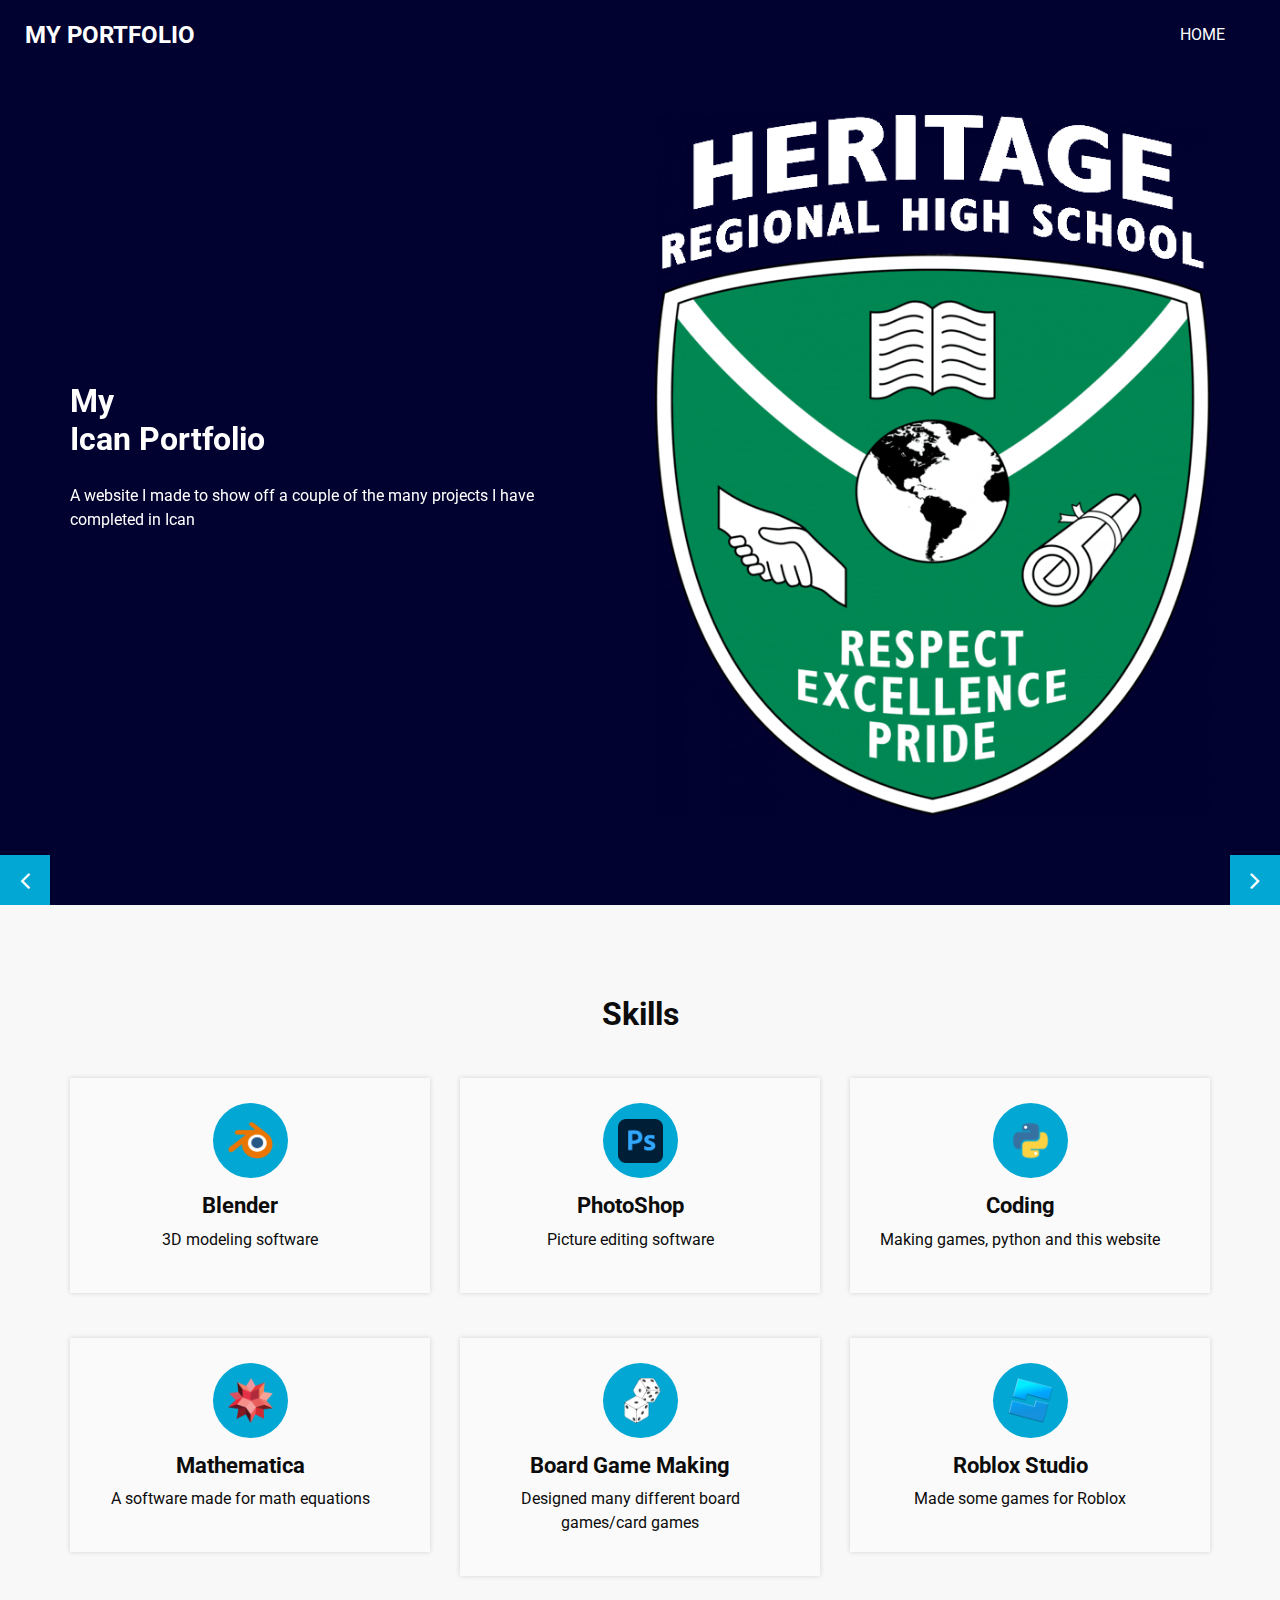
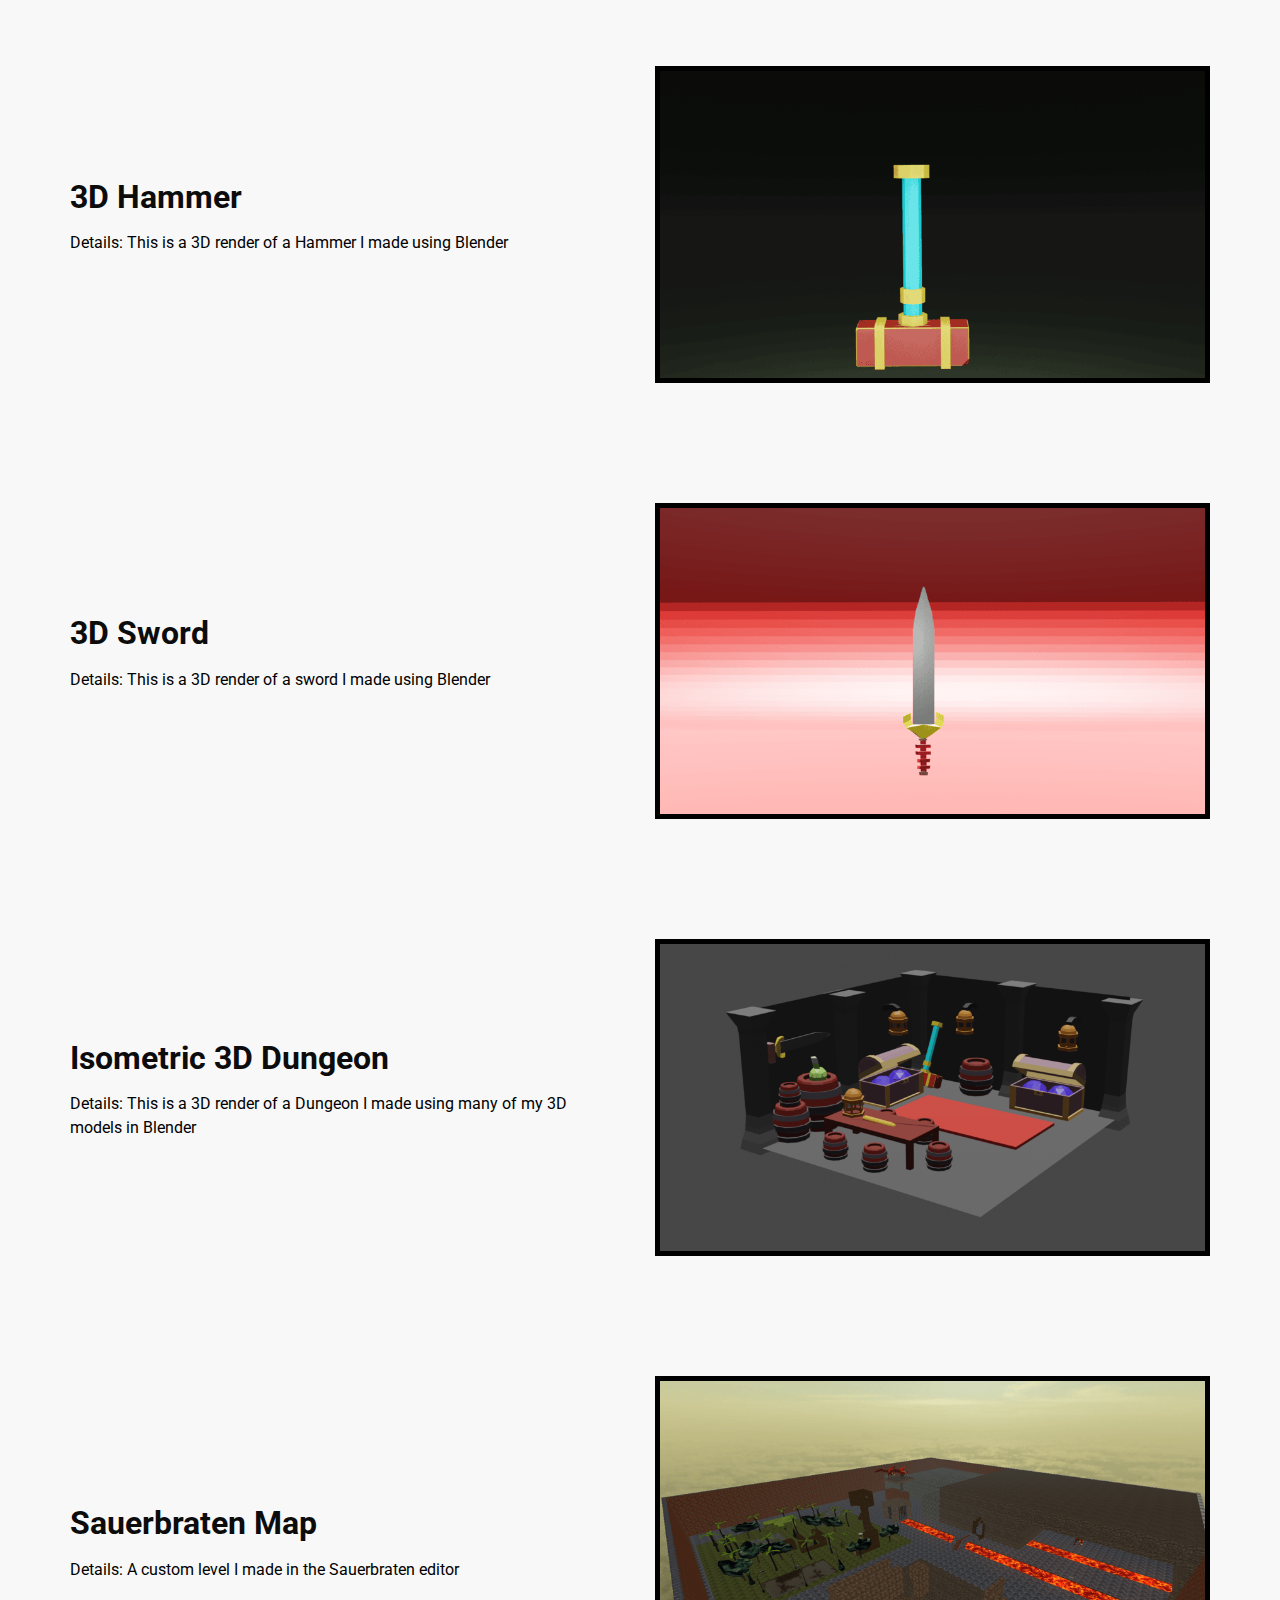
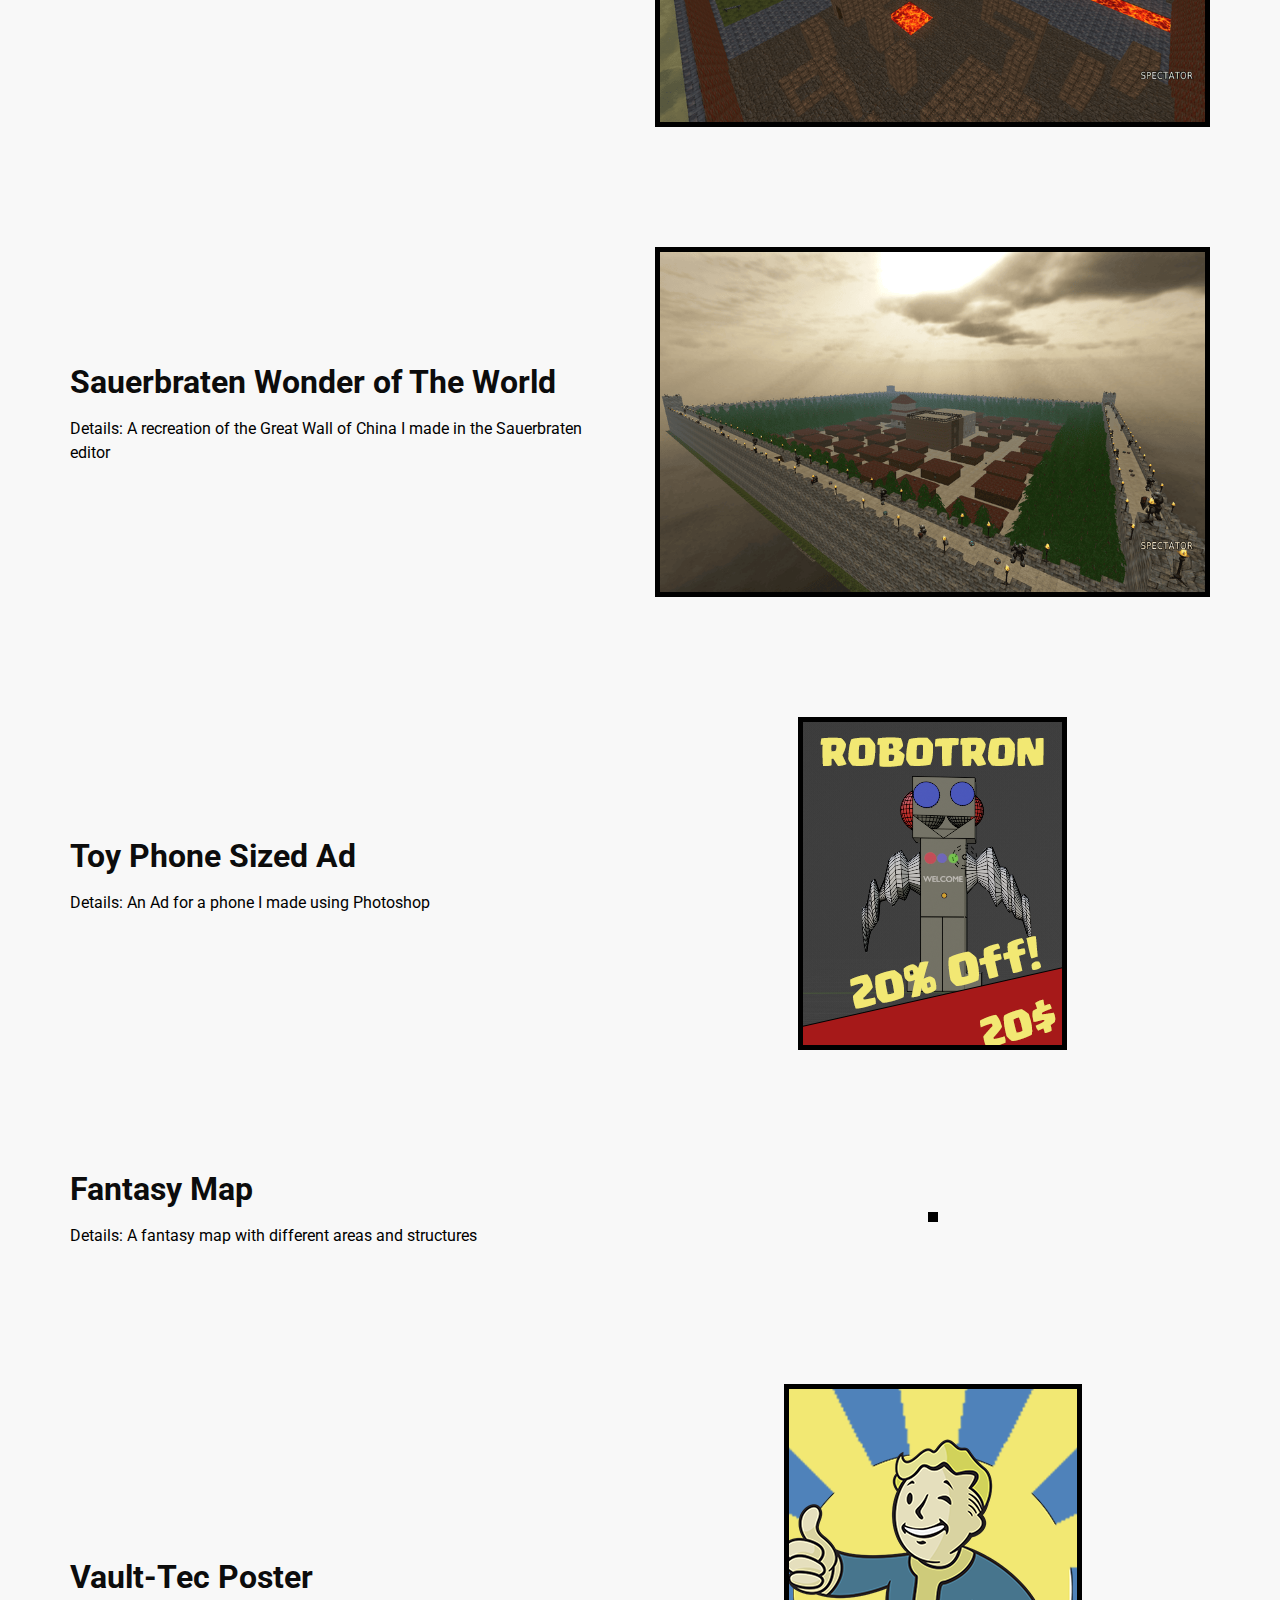
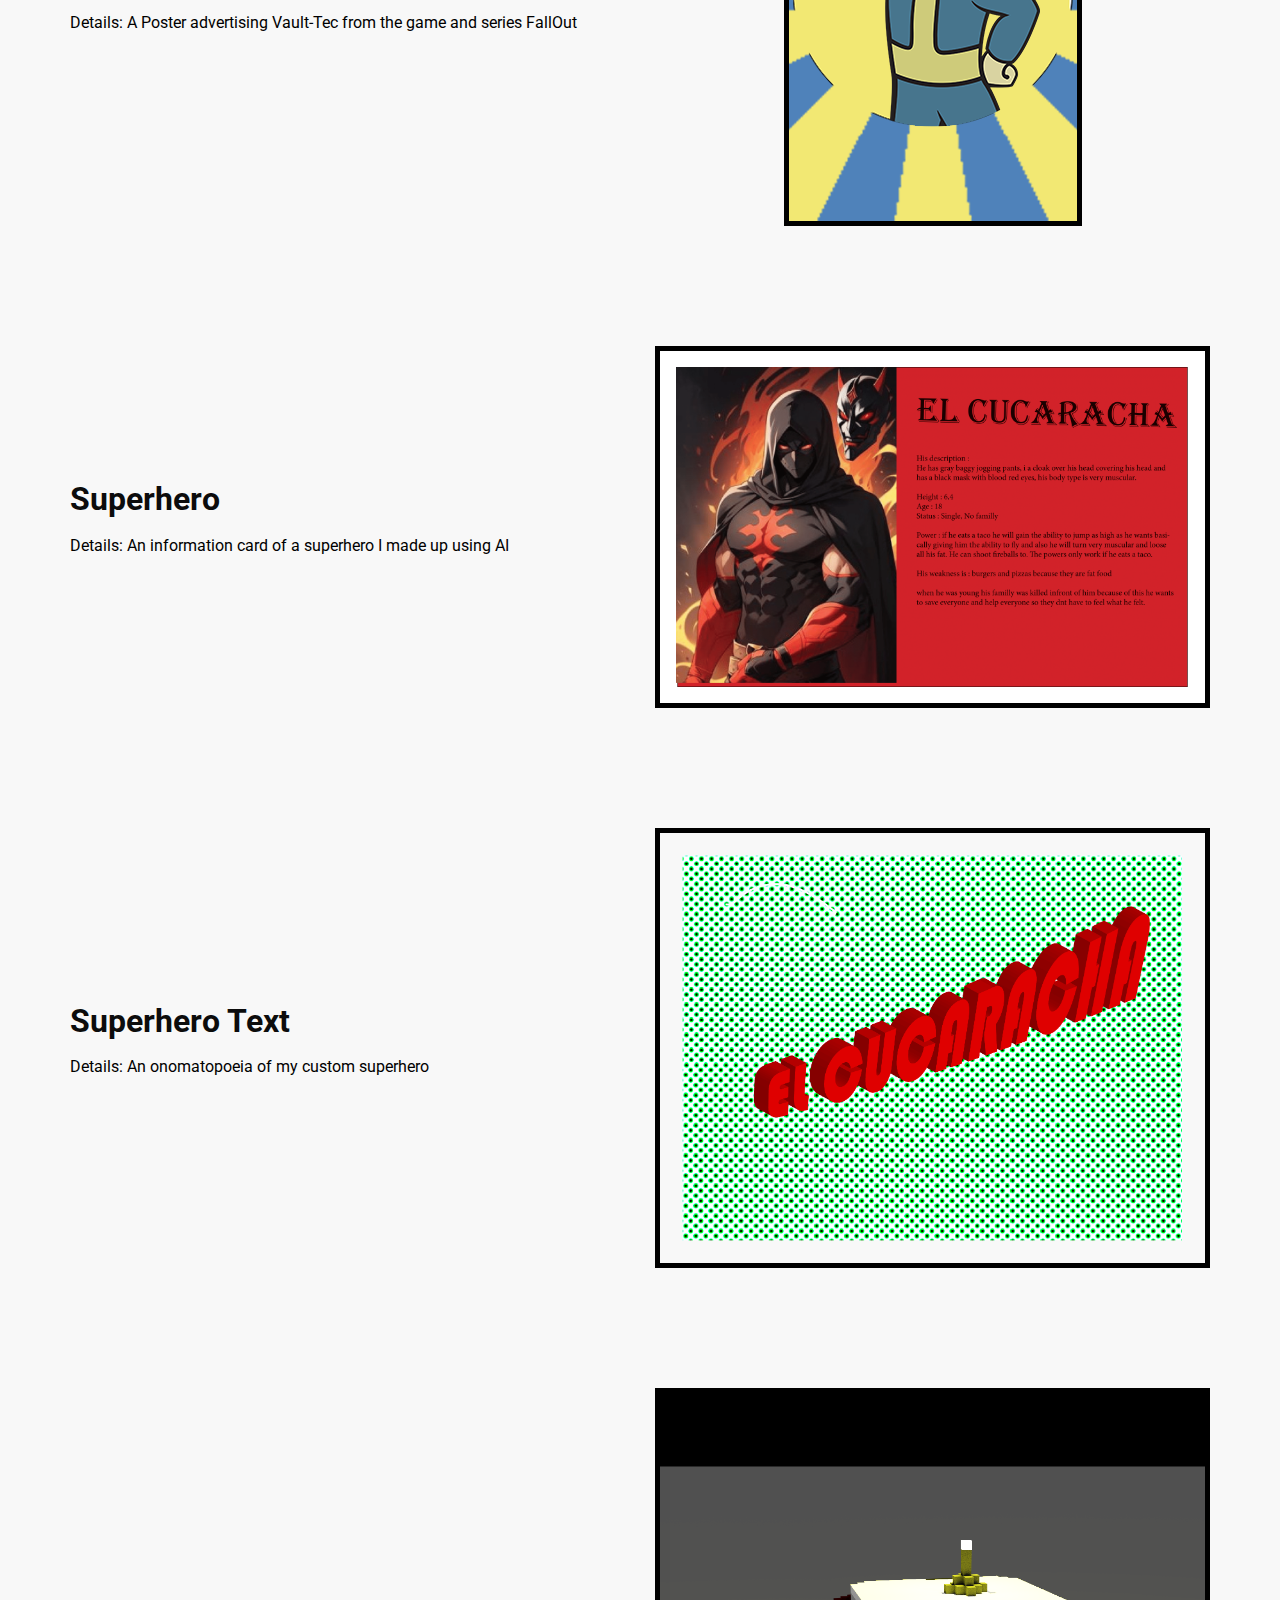
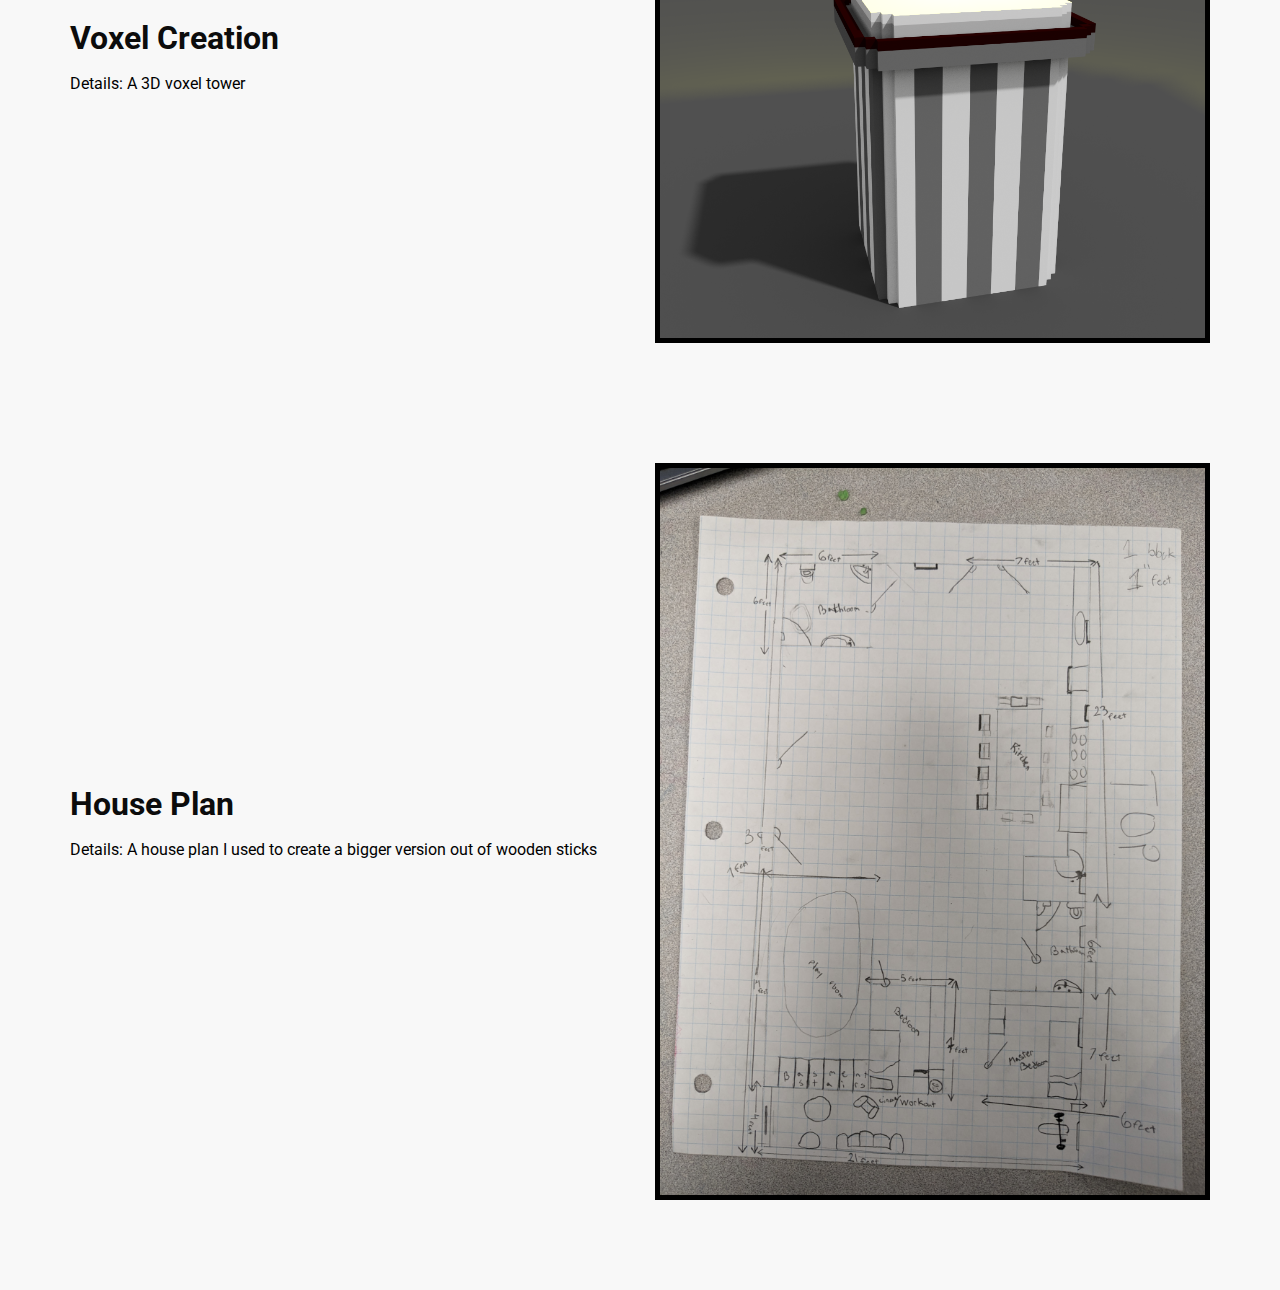
==== commit b80dfdc9: "Update index.html" ====
--- a/index.html
+++ b/index.html
@@ -29,6 +29,8 @@
   <link href="css/style.css" rel="stylesheet" />
   <!-- responsive style -->
   <link href="css/responsive.css" rel="stylesheet" />
+  
+  <link rel="stylesheet" href="styles.css">
 
 </head>
 
@@ -482,7 +484,7 @@
       </div>
       <div class="col-md-6">
         <div class="img-box center-img">
-          <img src="images/house.png" alt="" style="border: 5px solid black;">
+          <img src="images/house.jpg" alt="" style="border: 5px solid black;">
         </div>
       </div>
     </div>
--- a/css/style.css
+++ b/css/style.css
@@ -1035,4 +1035,11 @@
 .footer_section p a {
   color: inherit;
 }
-/*# sourceMappingURL=style.css.map */+
+.center-img {
+  display: flex;
+  justify-content: center;
+  align-items: center;
+}
+
+/*# sourceMappingURL=style.css.map */
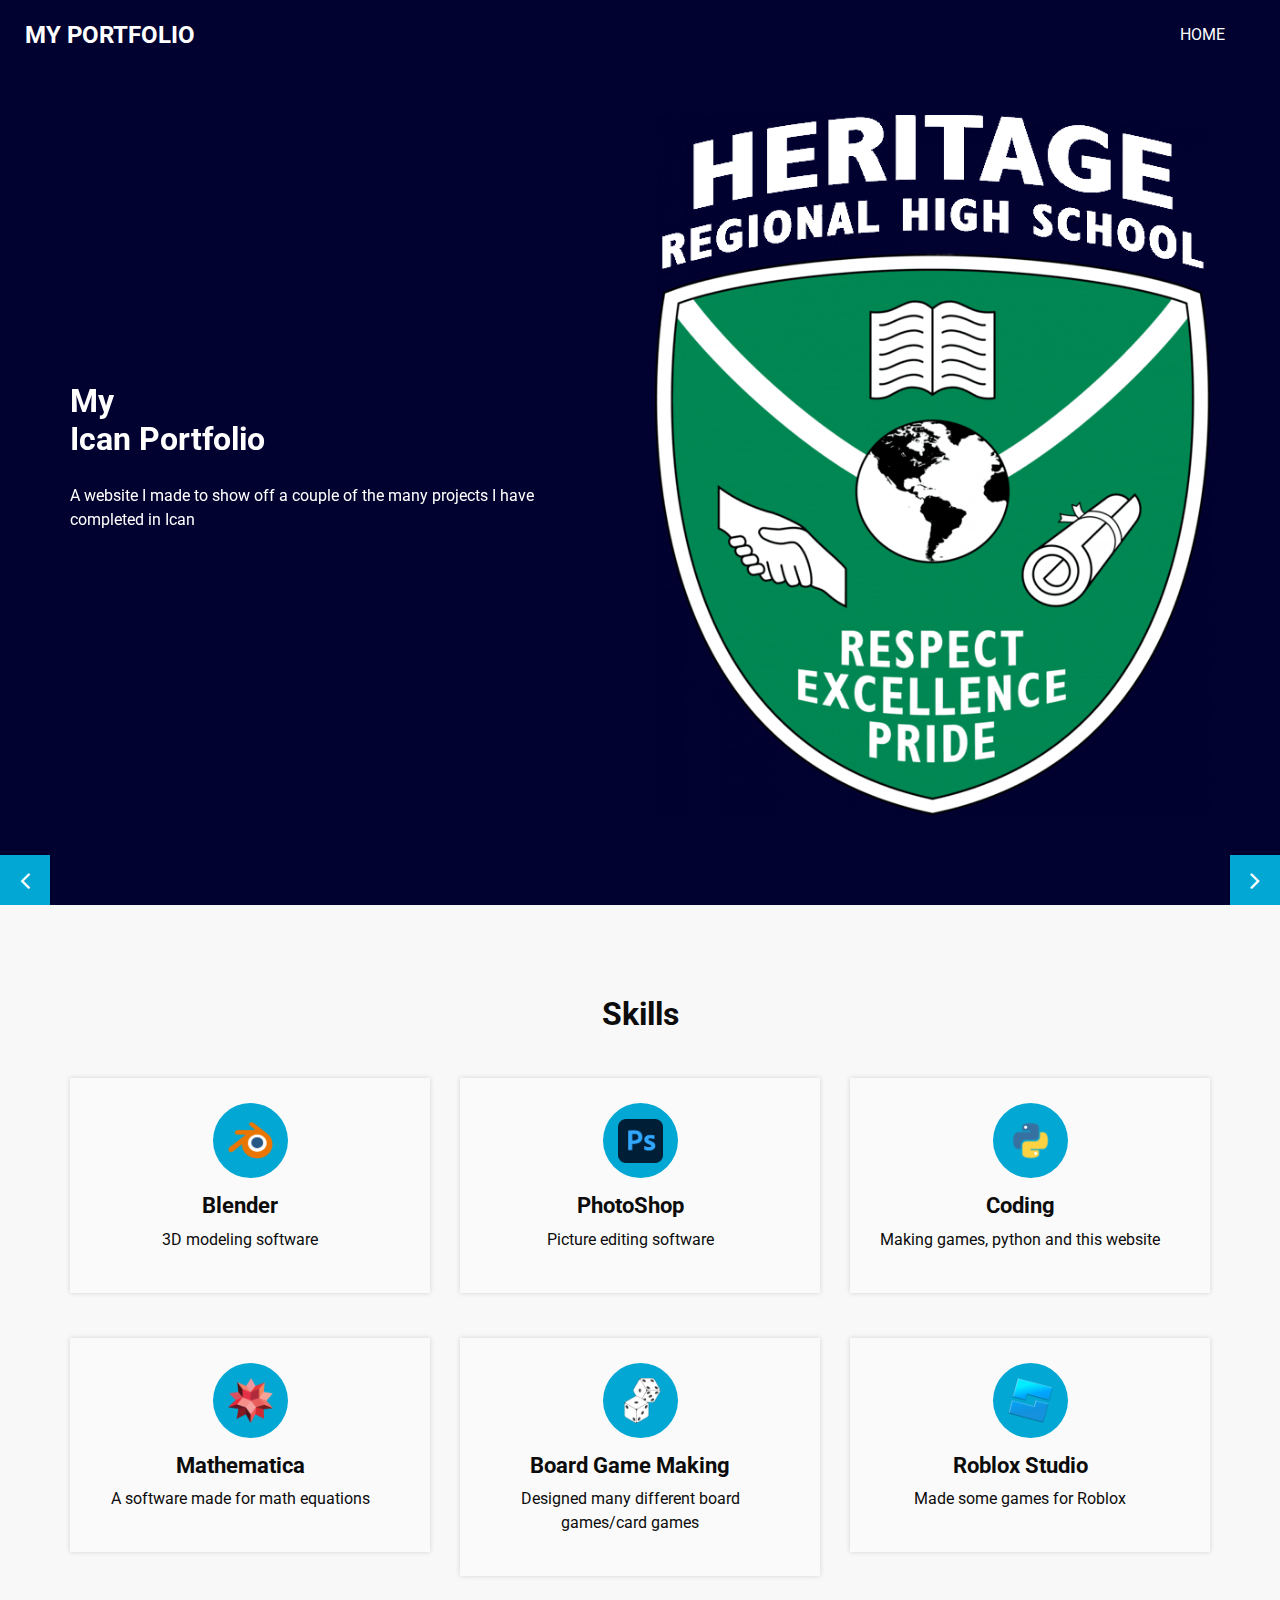
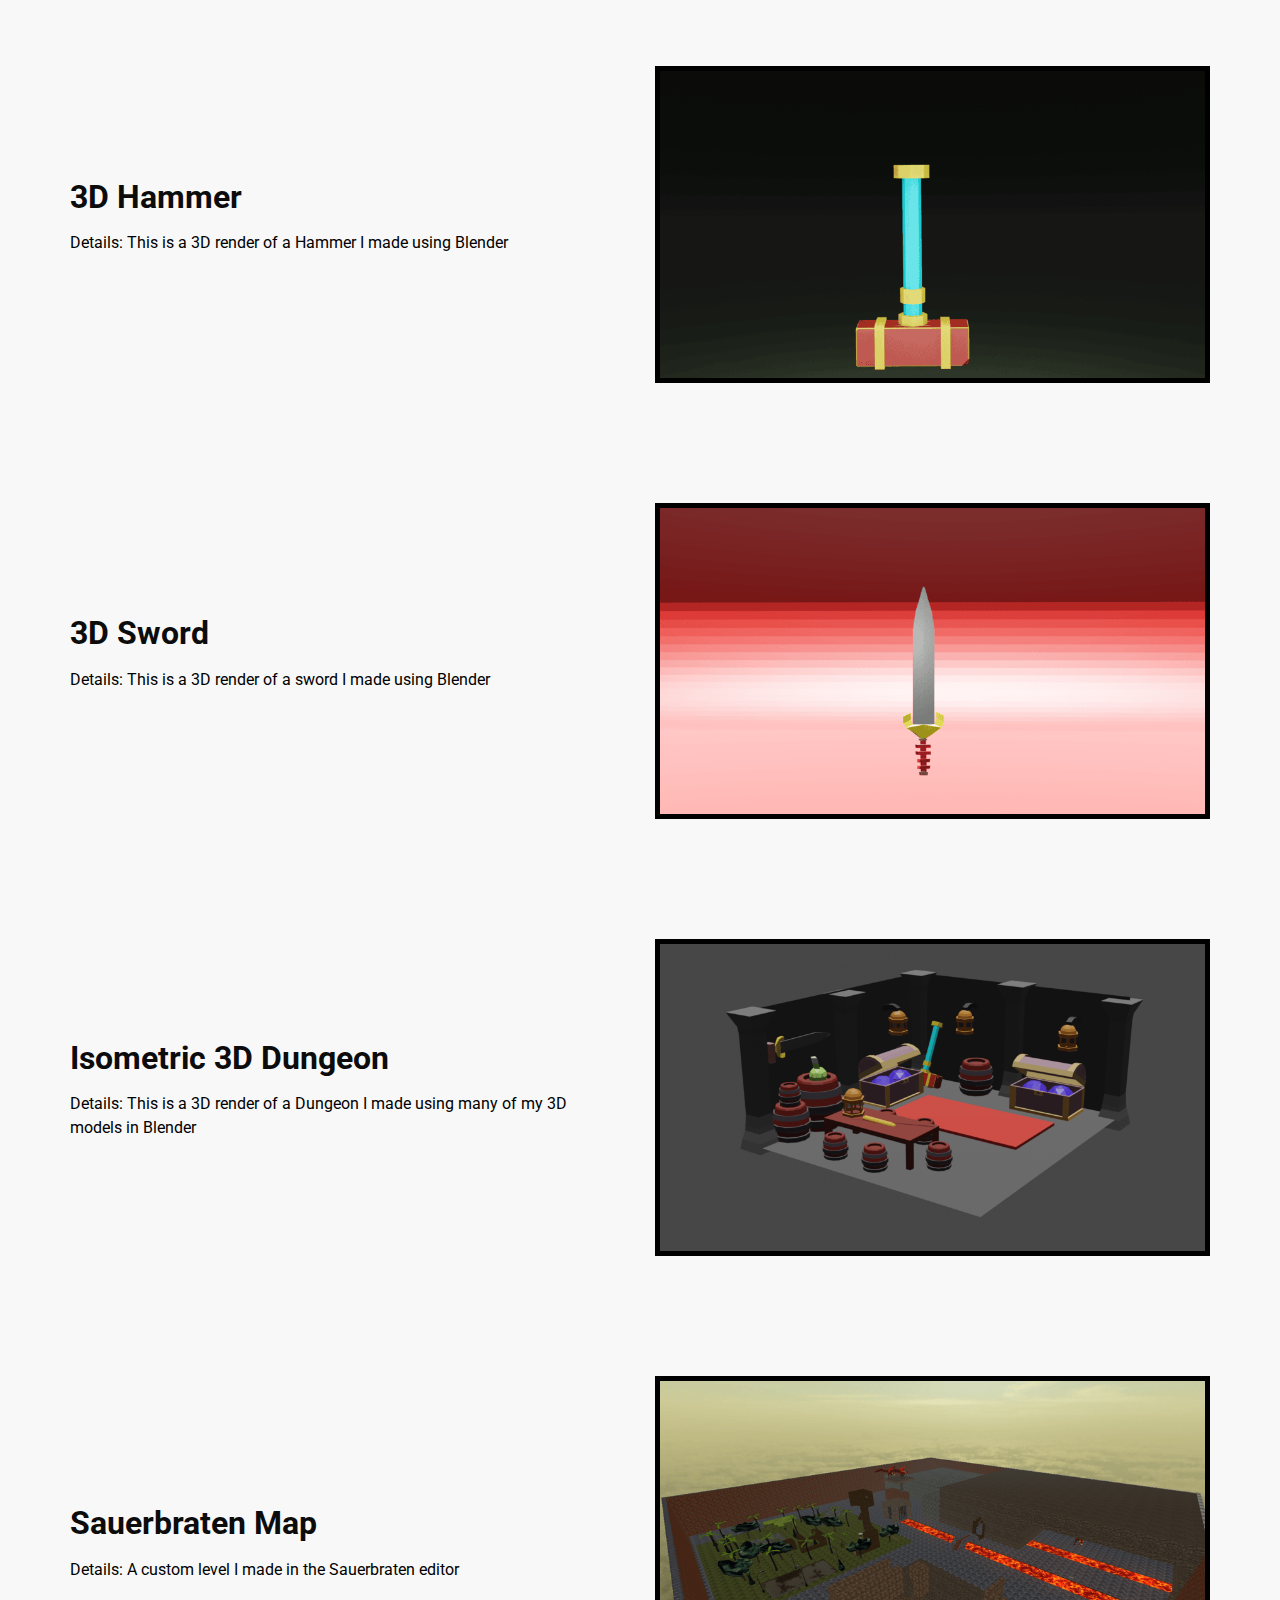
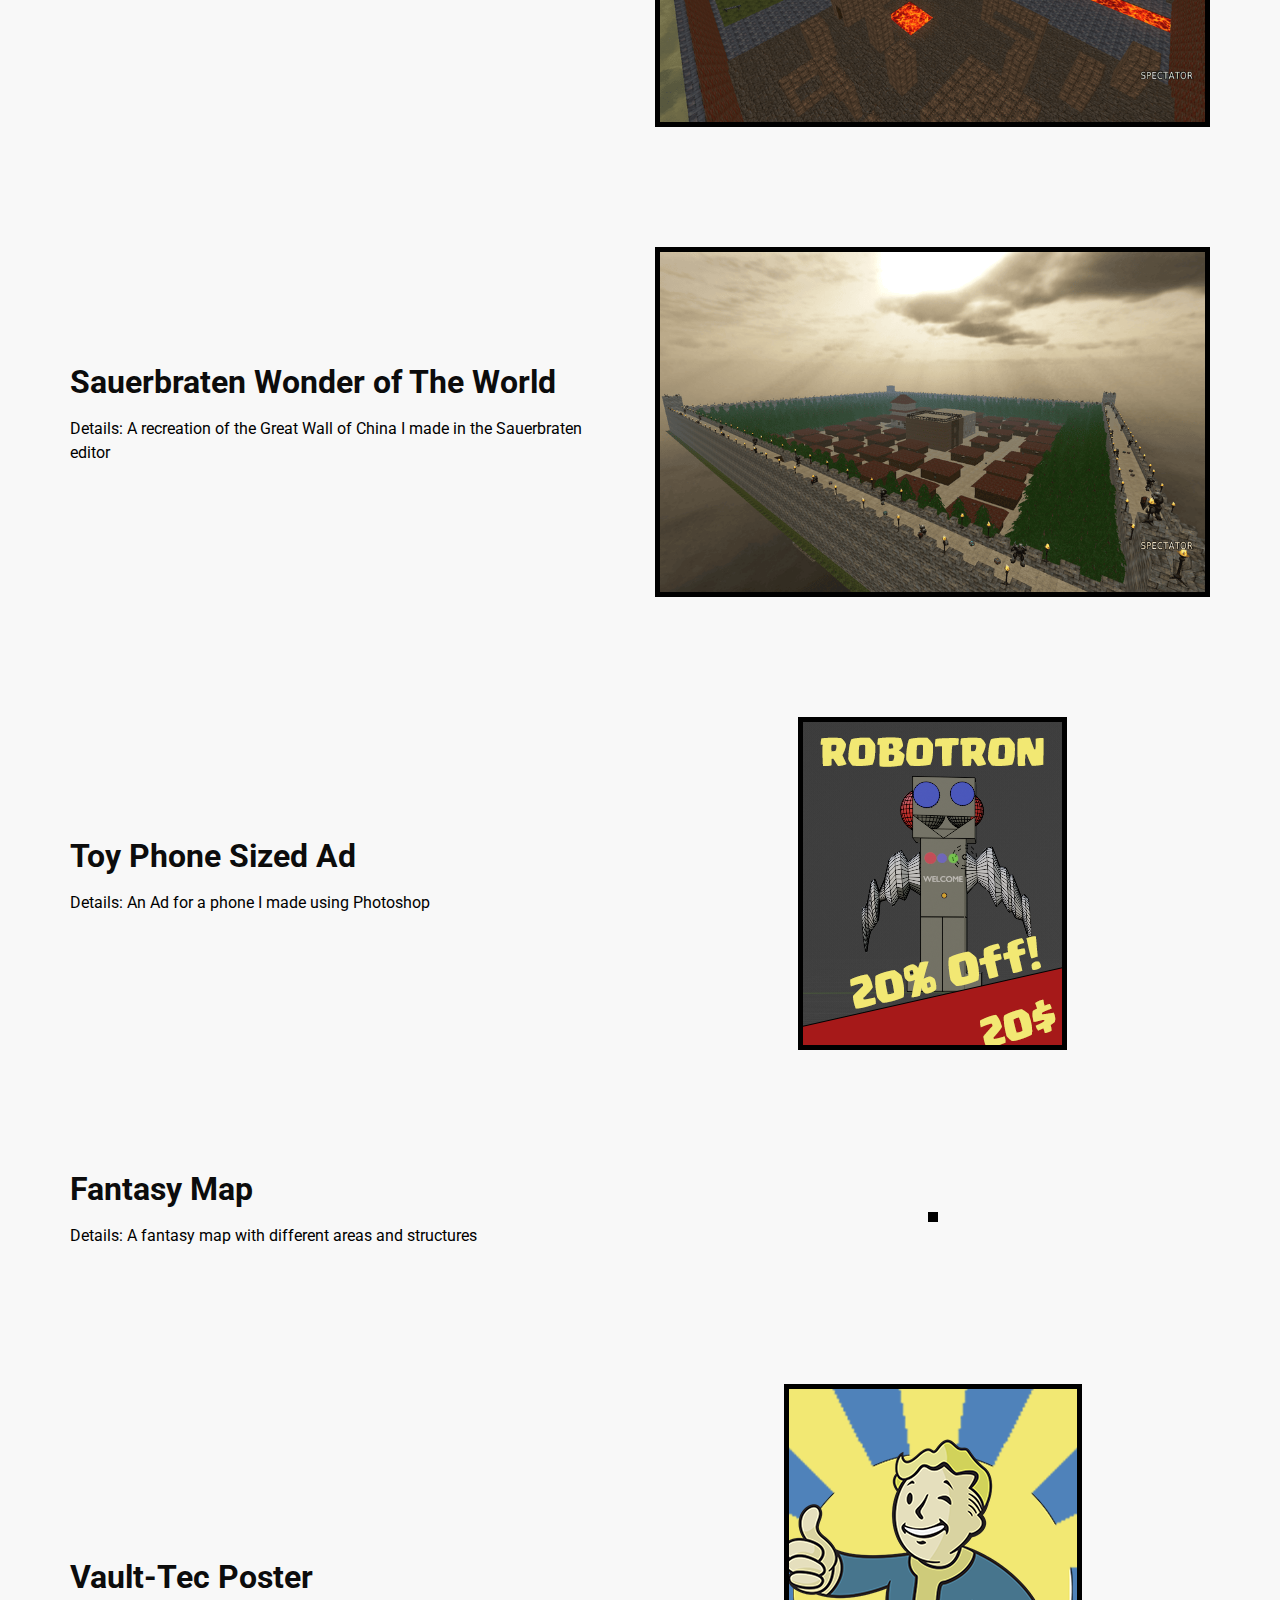
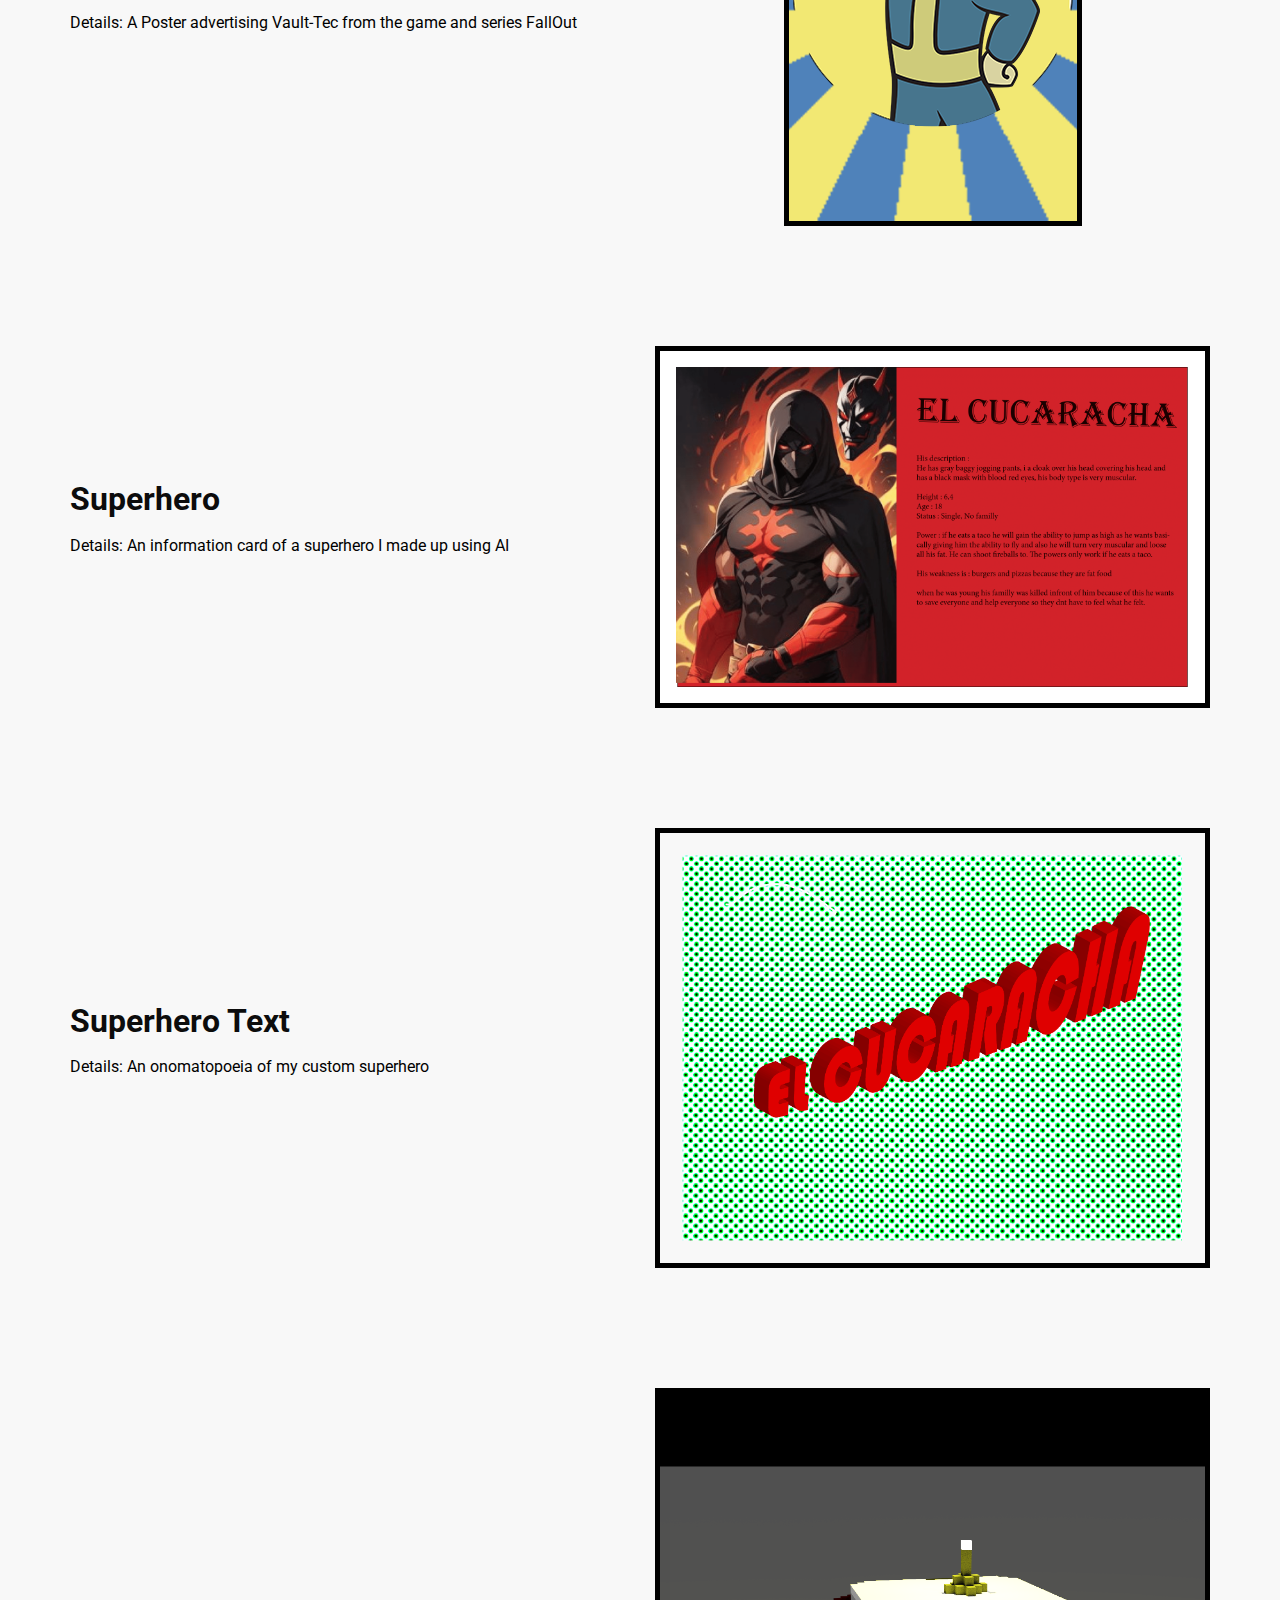
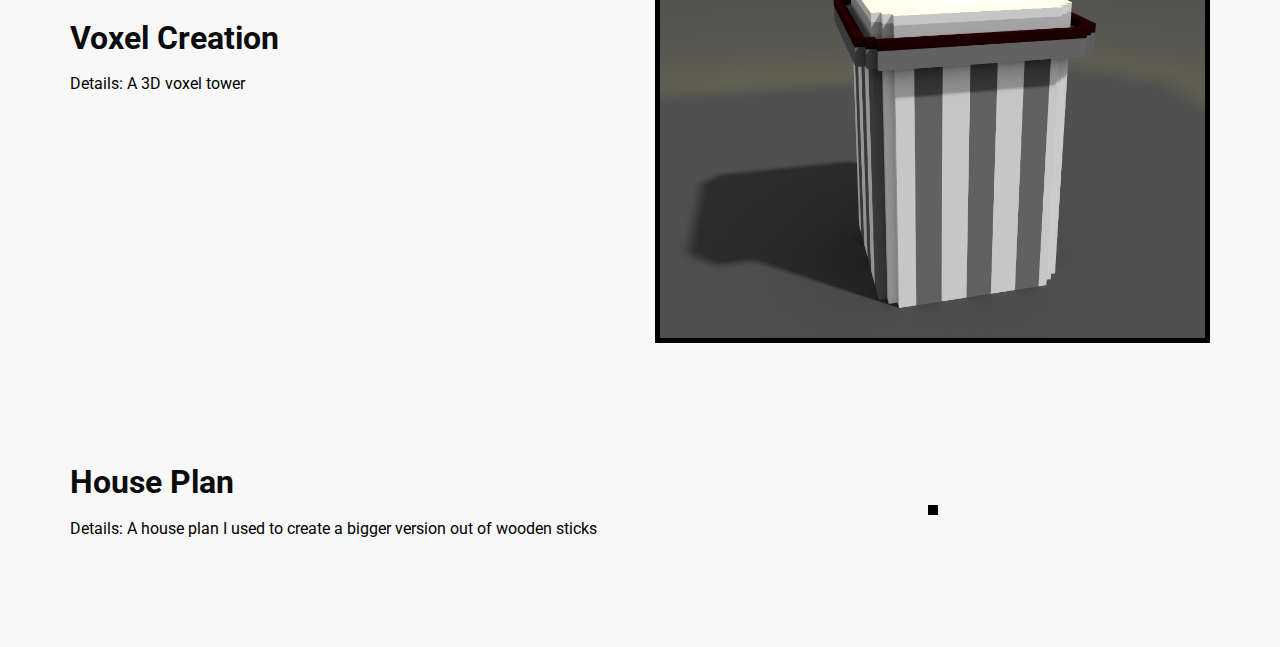
==== commit 0e4f5c6f: "Update index.html" ====
--- a/index.html
+++ b/index.html
@@ -484,7 +484,7 @@
       </div>
       <div class="col-md-6">
         <div class="img-box center-img">
-          <img src="images/house.jpg" alt="" style="border: 5px solid black;">
+          <img src="images/house.png" alt="" style="border: 5px solid black;">
         </div>
       </div>
     </div>
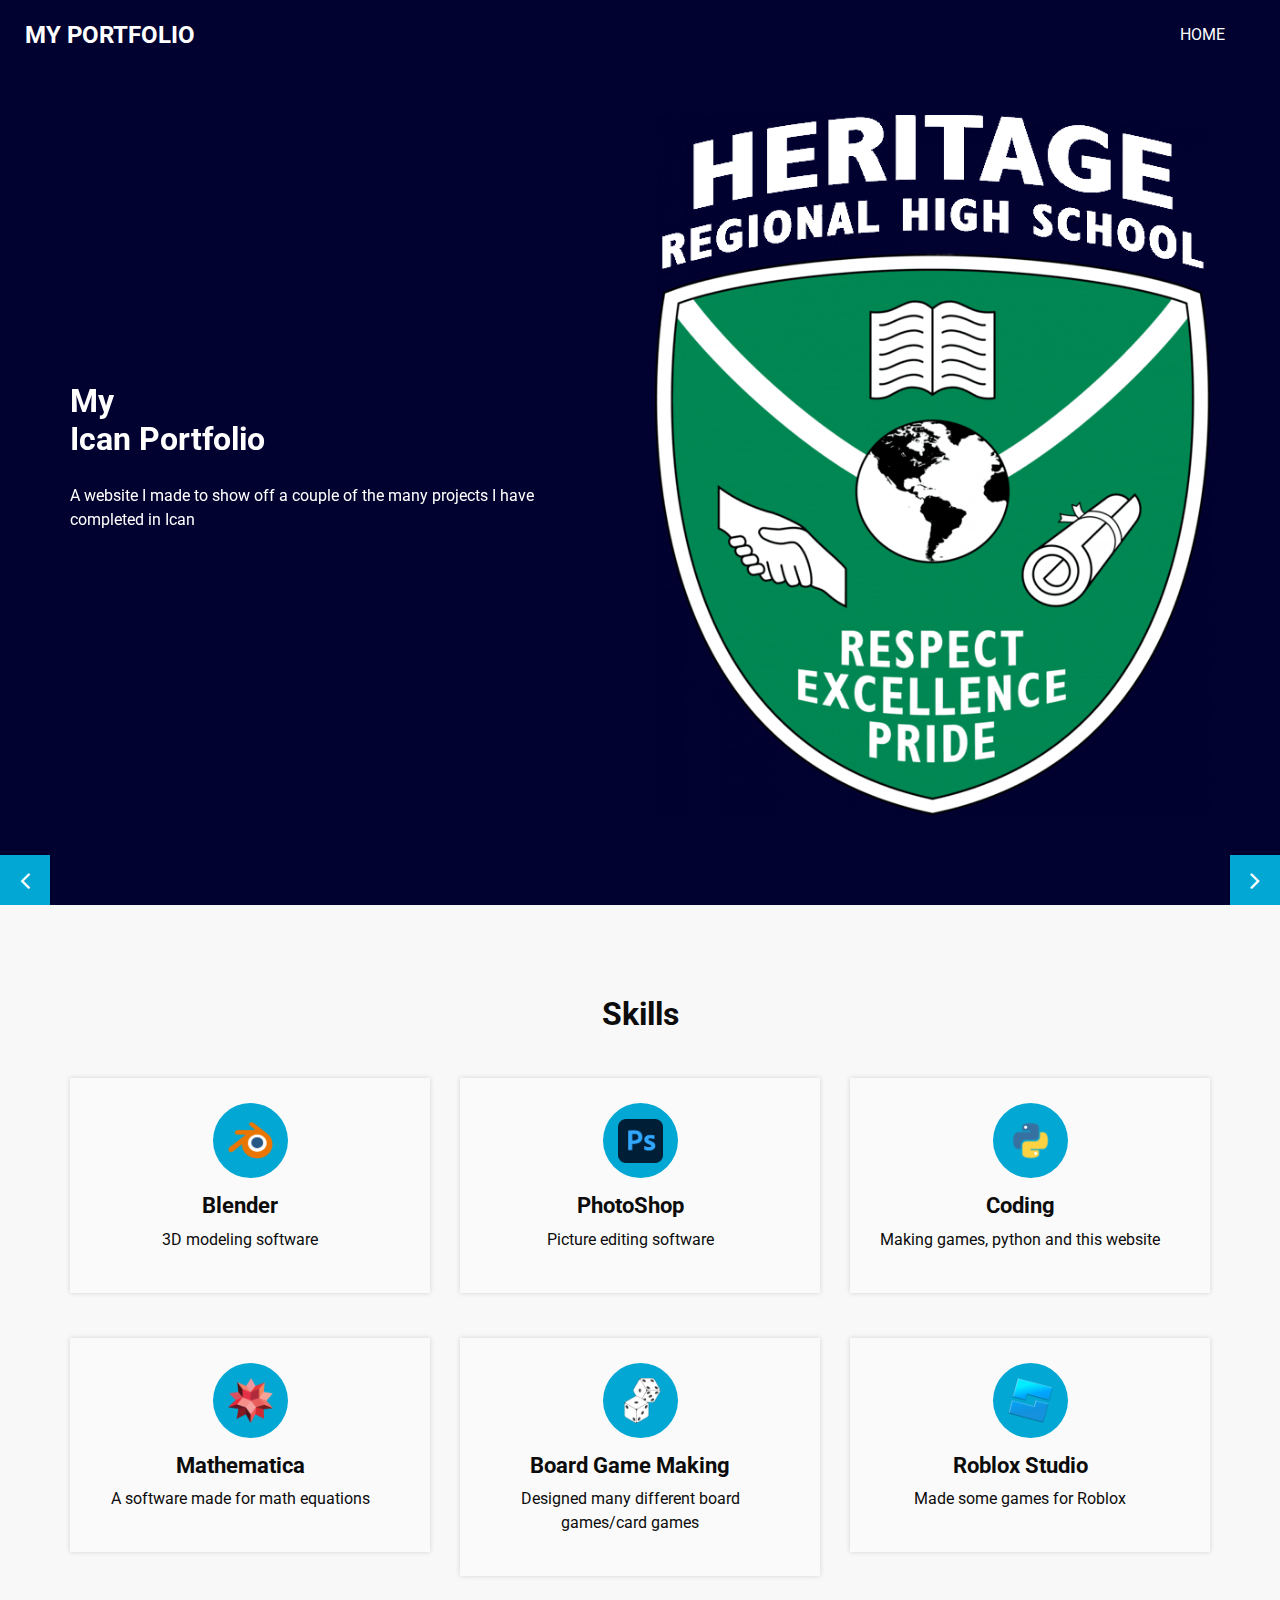
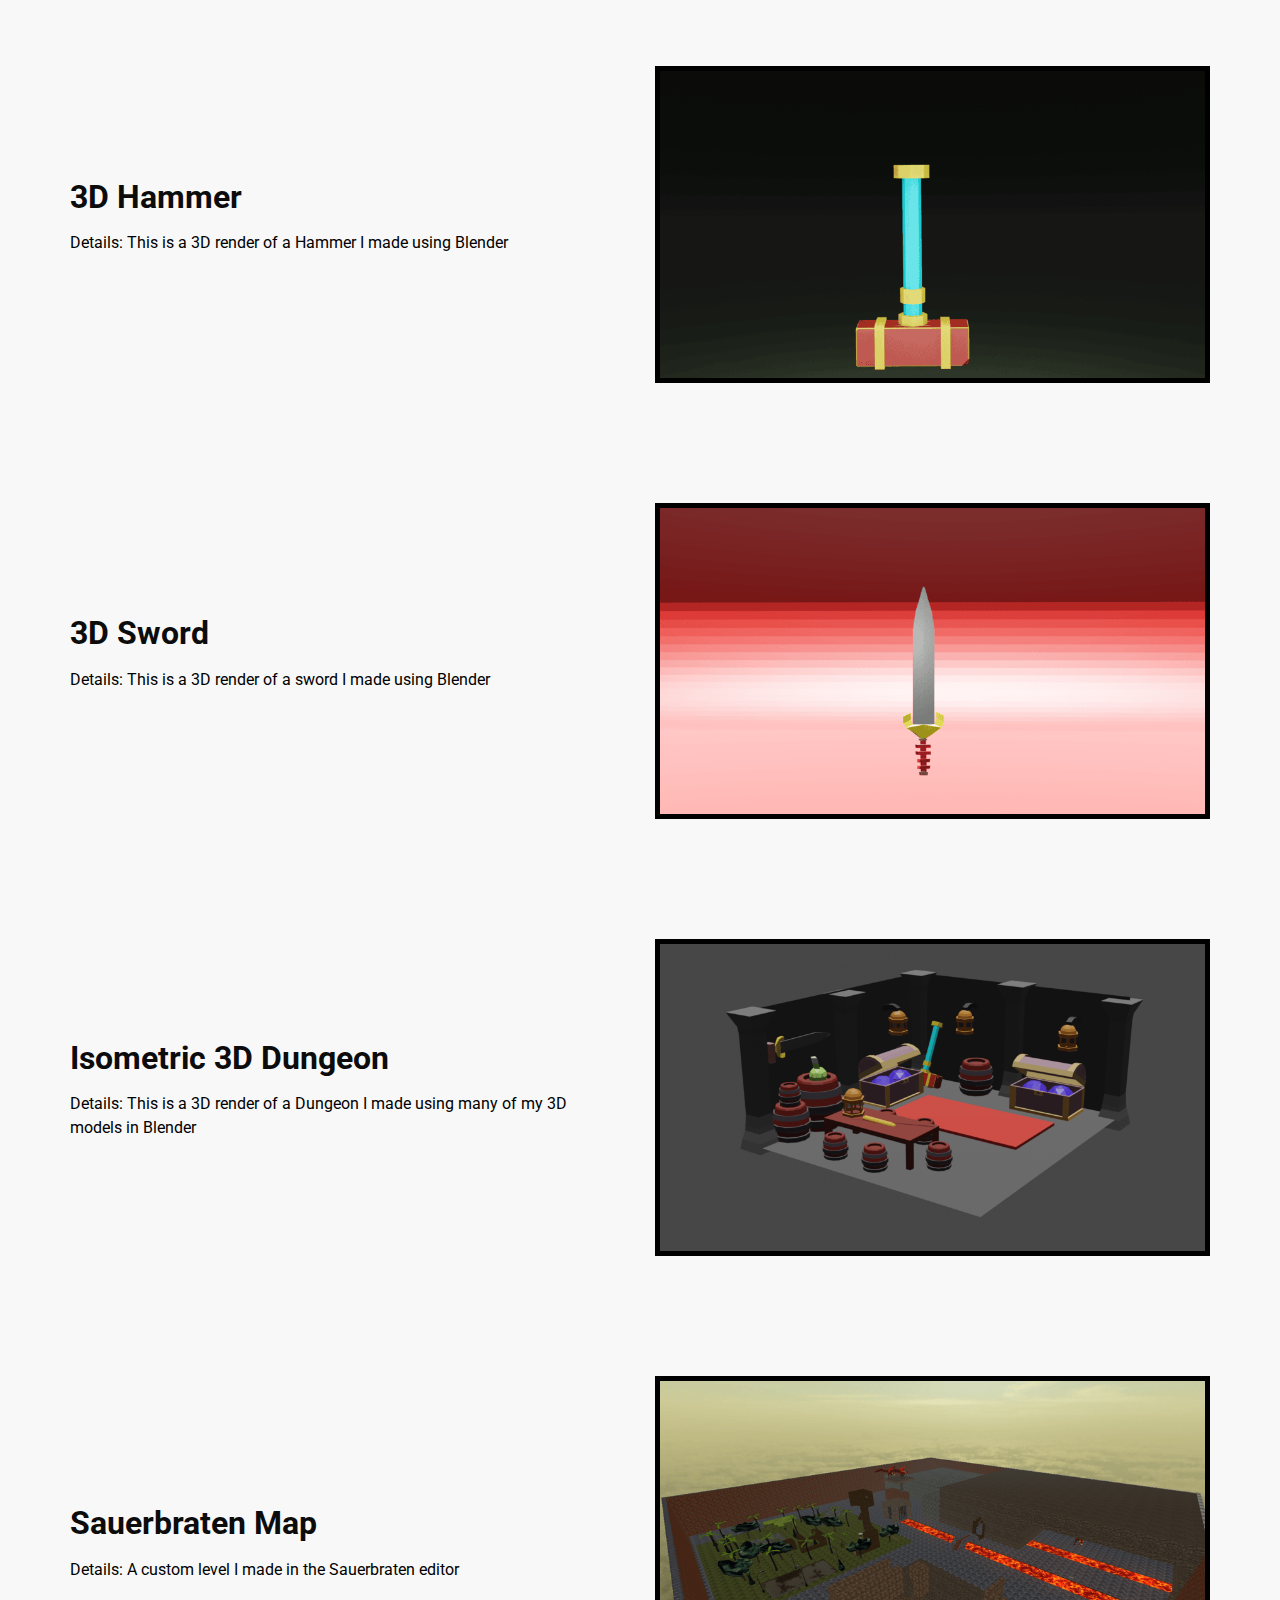
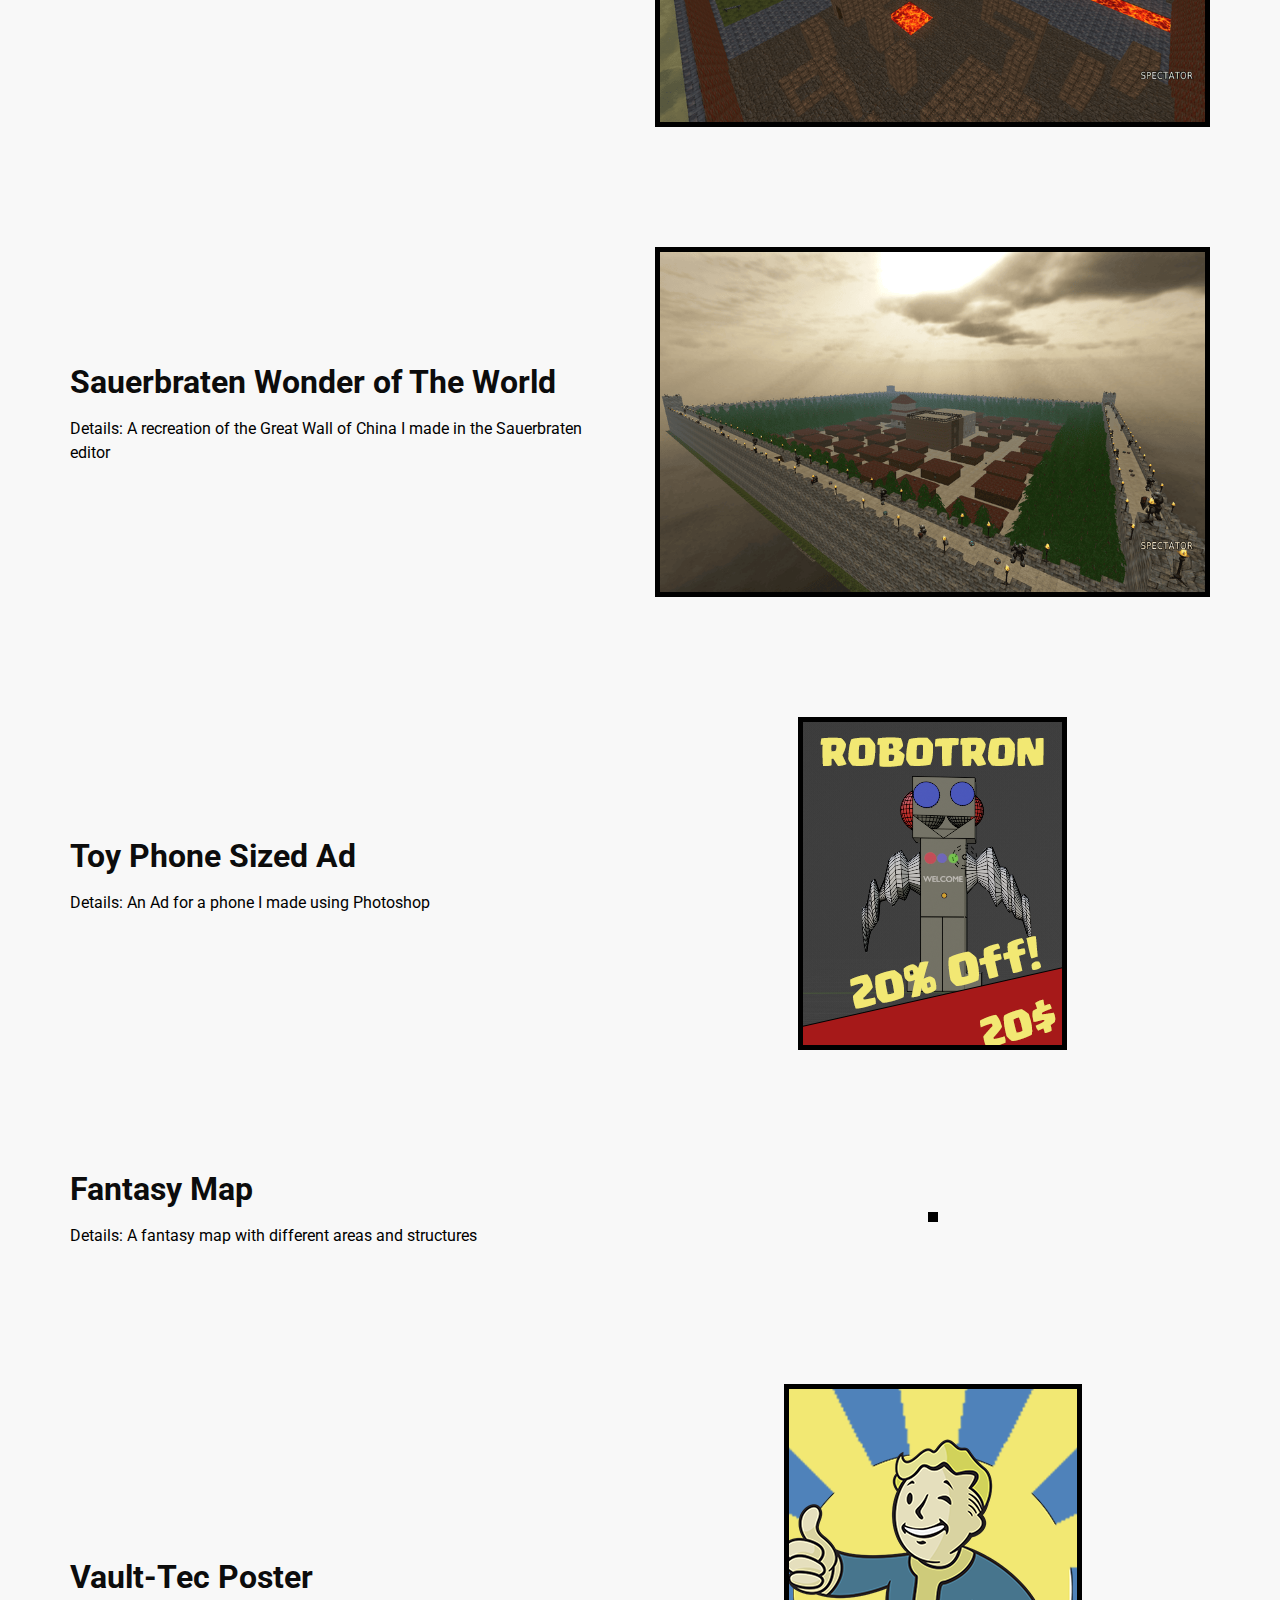
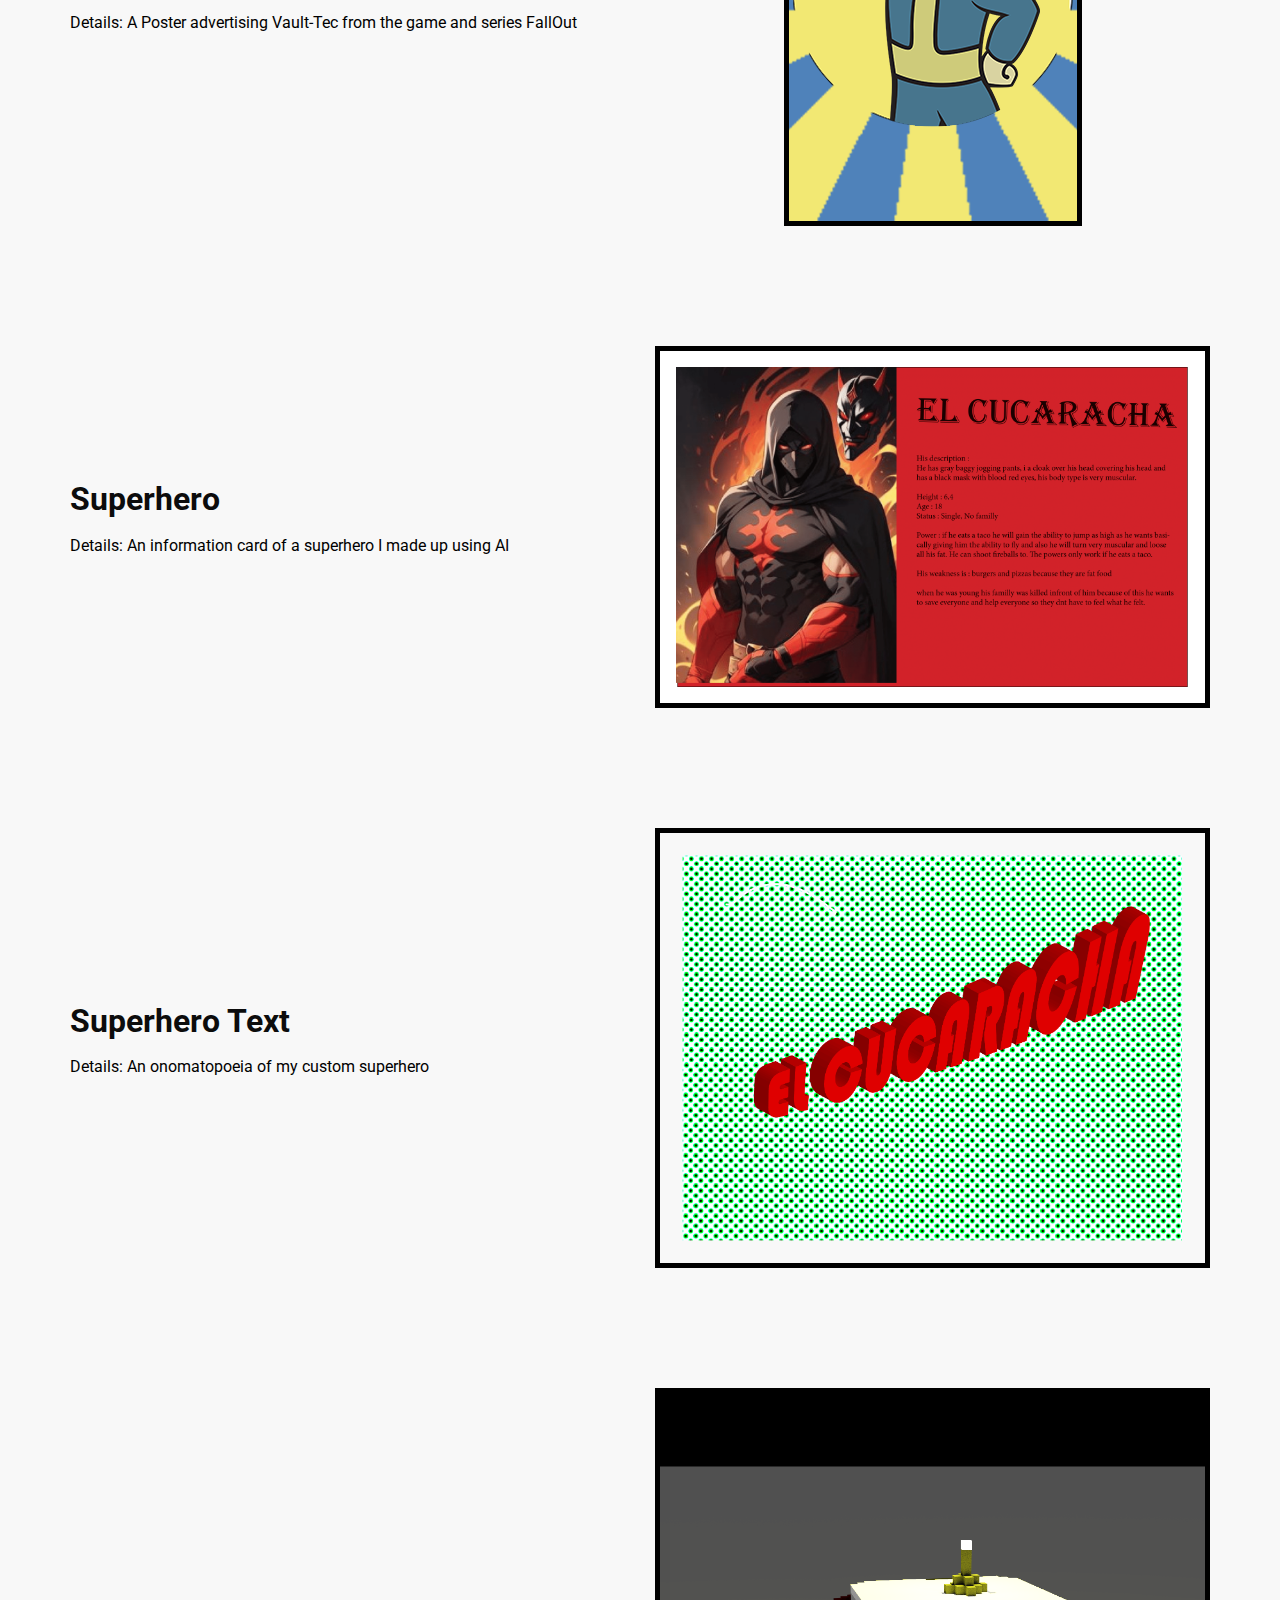
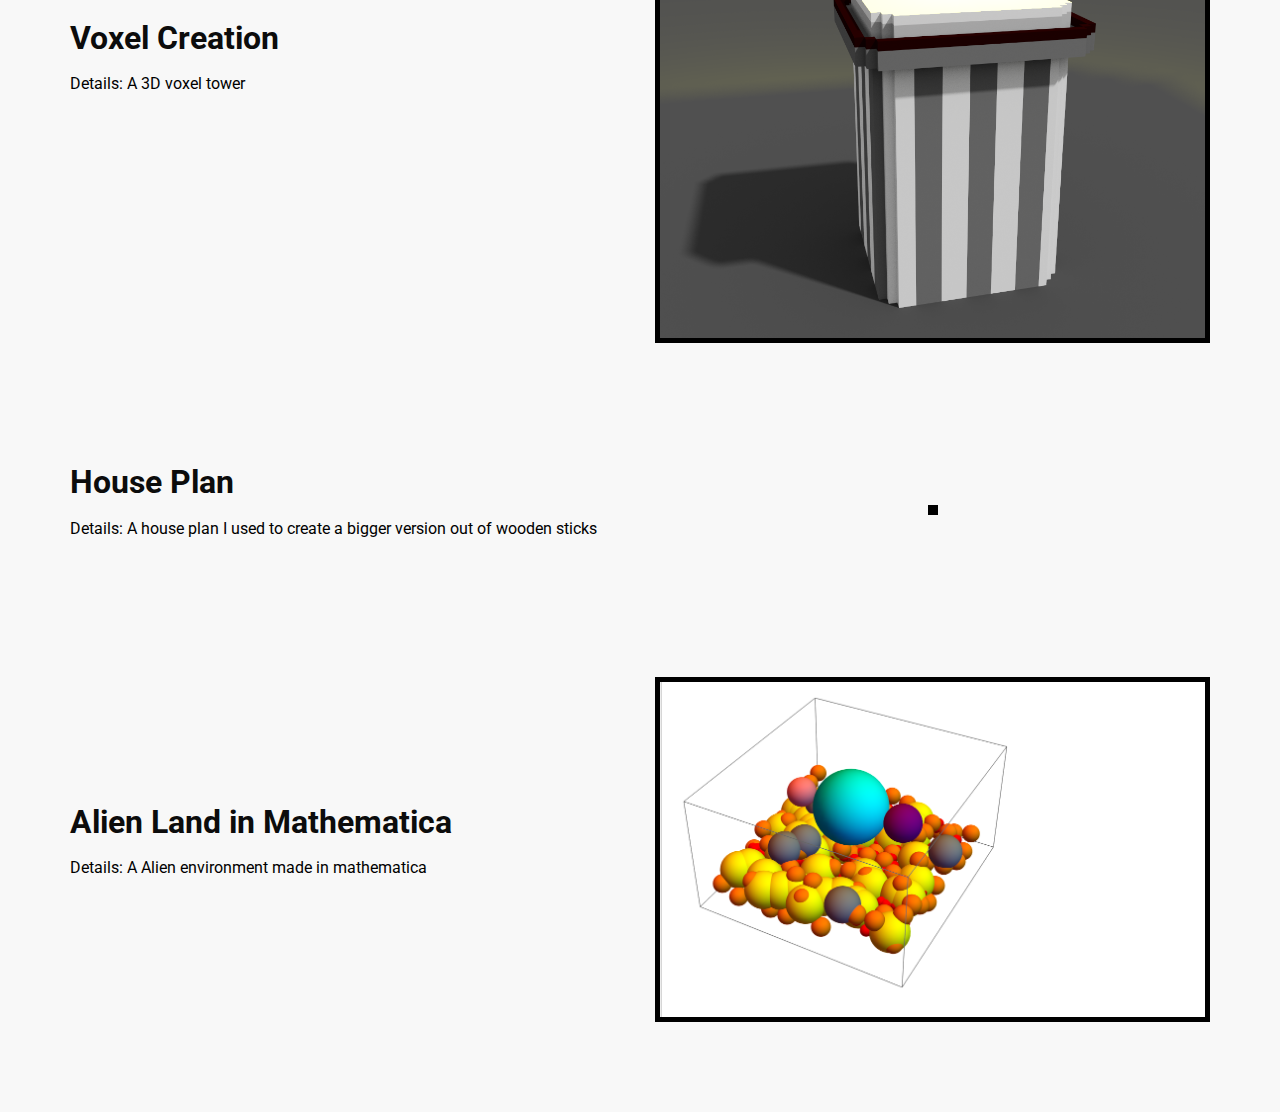
==== commit 4a993377: "Update index.html" ====
--- a/index.html
+++ b/index.html
@@ -490,7 +490,29 @@
     </div>
   </div>
 </section>
-
+<div style="margin-bottom: 30px;"></div>
+  
+<section class="about_section layout_padding-bottom">
+  <div class="container">
+    <div class="row">
+      <div class="col-md-6">
+        <div class="detail-box">
+          <div class="heading_container">
+            <h2>Alien Land in Mathematica</h2>
+          </div>
+          <p style="color: black;">Details: A Alien environment made in mathematica</p>
+        </div>
+      </div>
+      <div class="col-md-6">
+        <div class="img-box center-img">
+          <img src="images/ALIEN LAND.png" alt="" style="border: 5px solid black;">
+        </div>
+      </div>
+    </div>
+  </div>
+</section>
+
+  
   <!-- end about section -->
 
   <!-- end info section -->
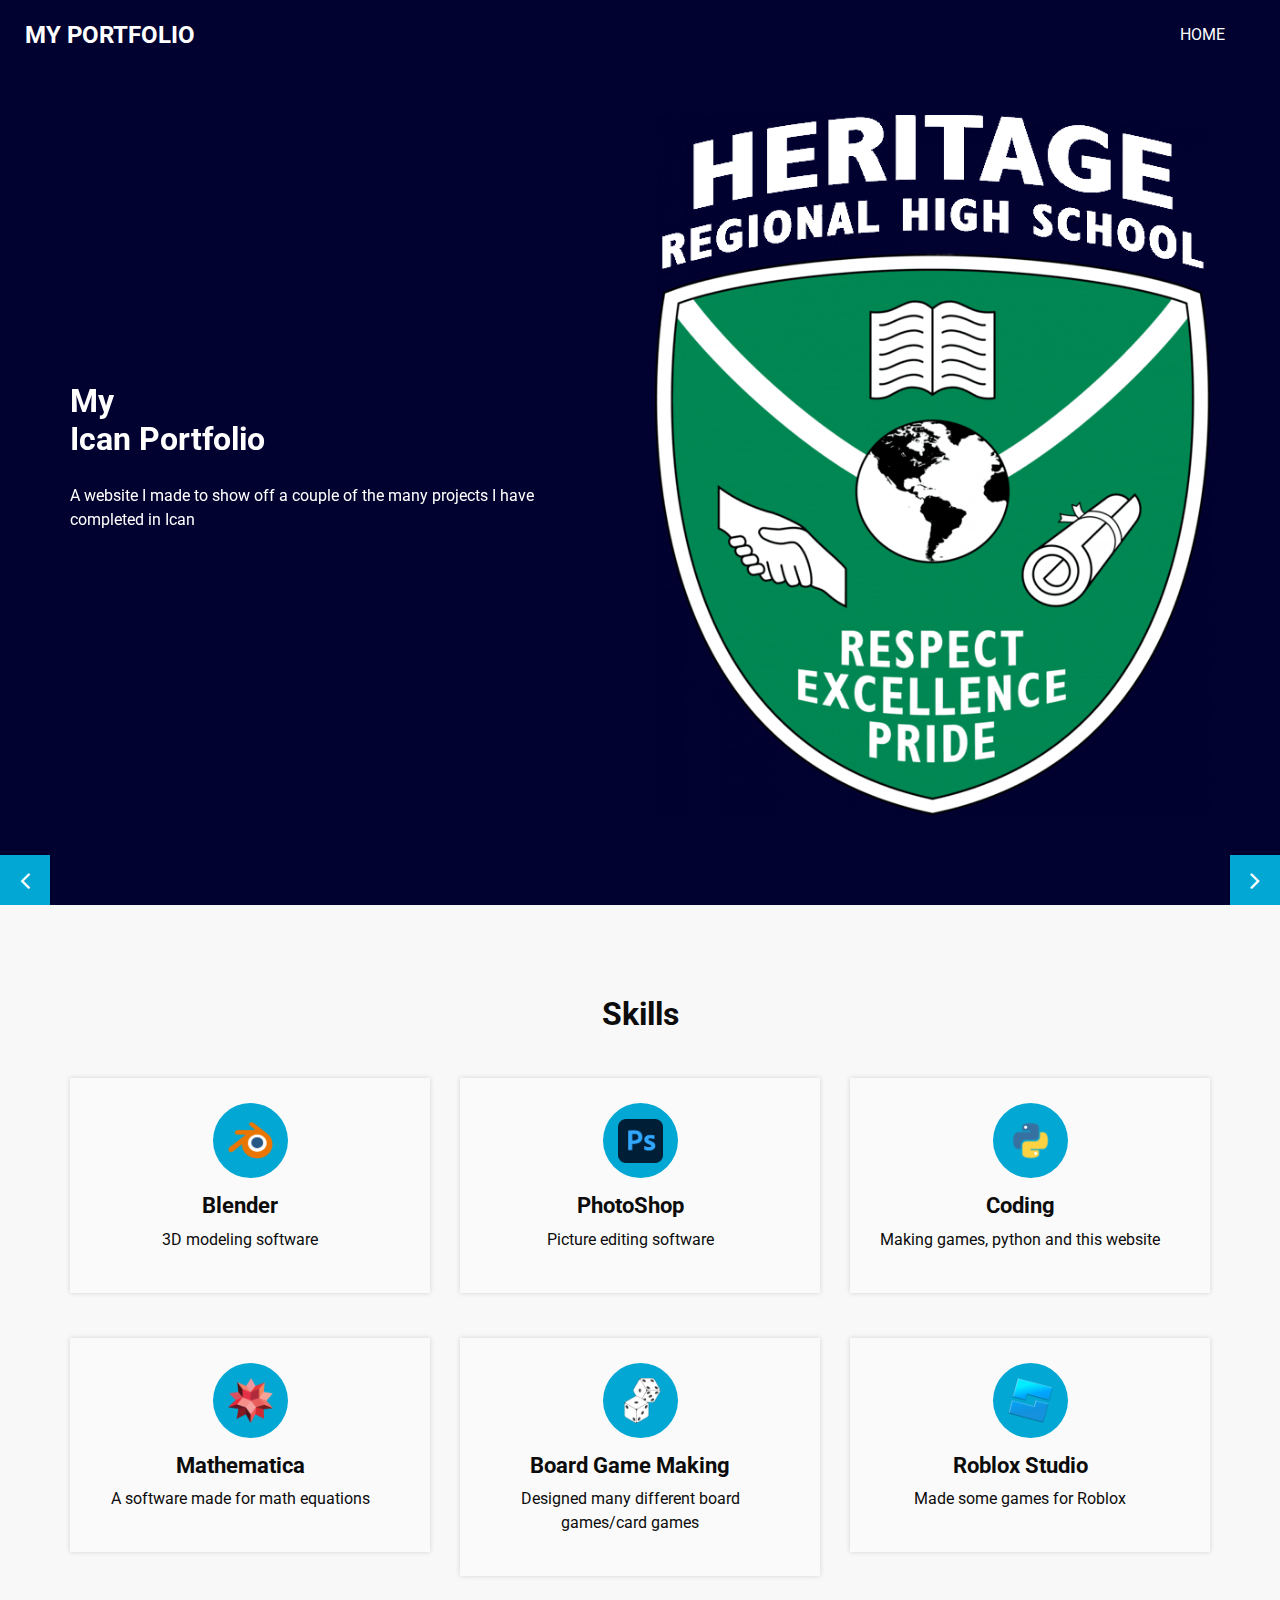
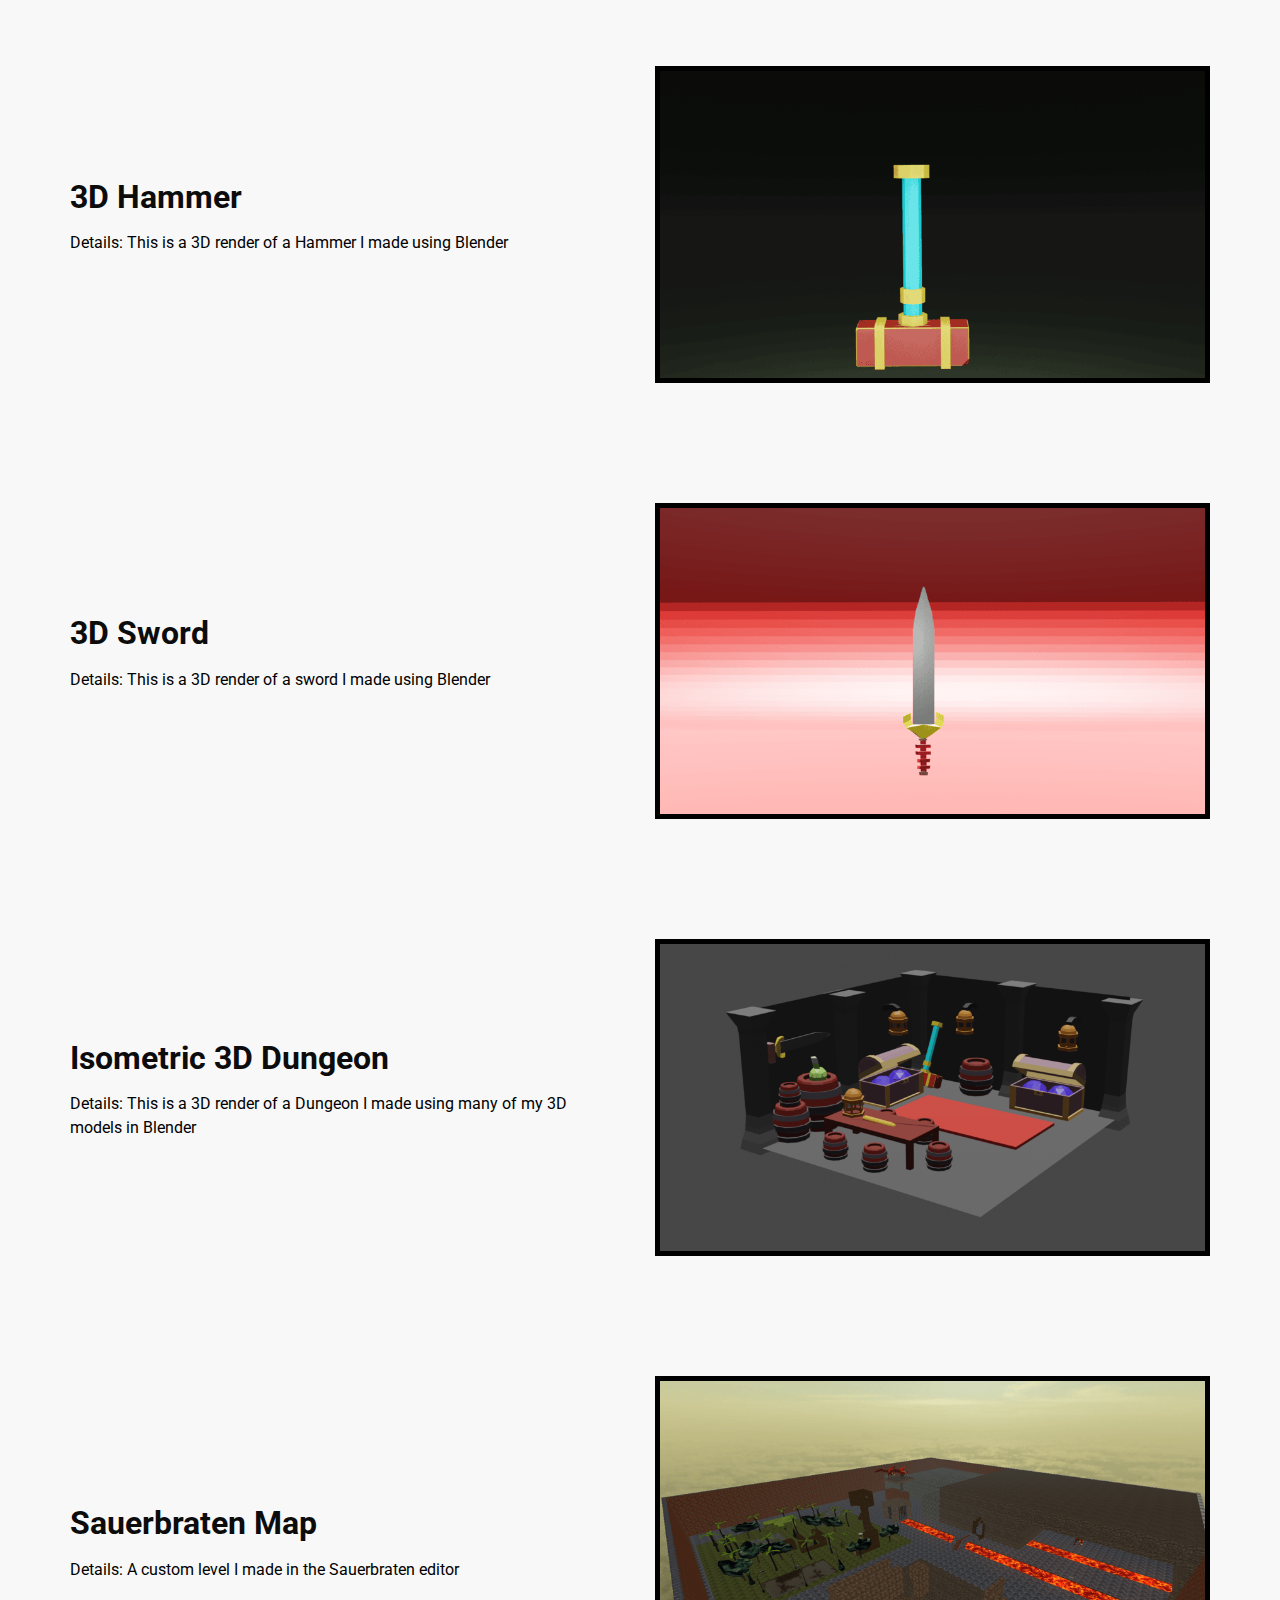
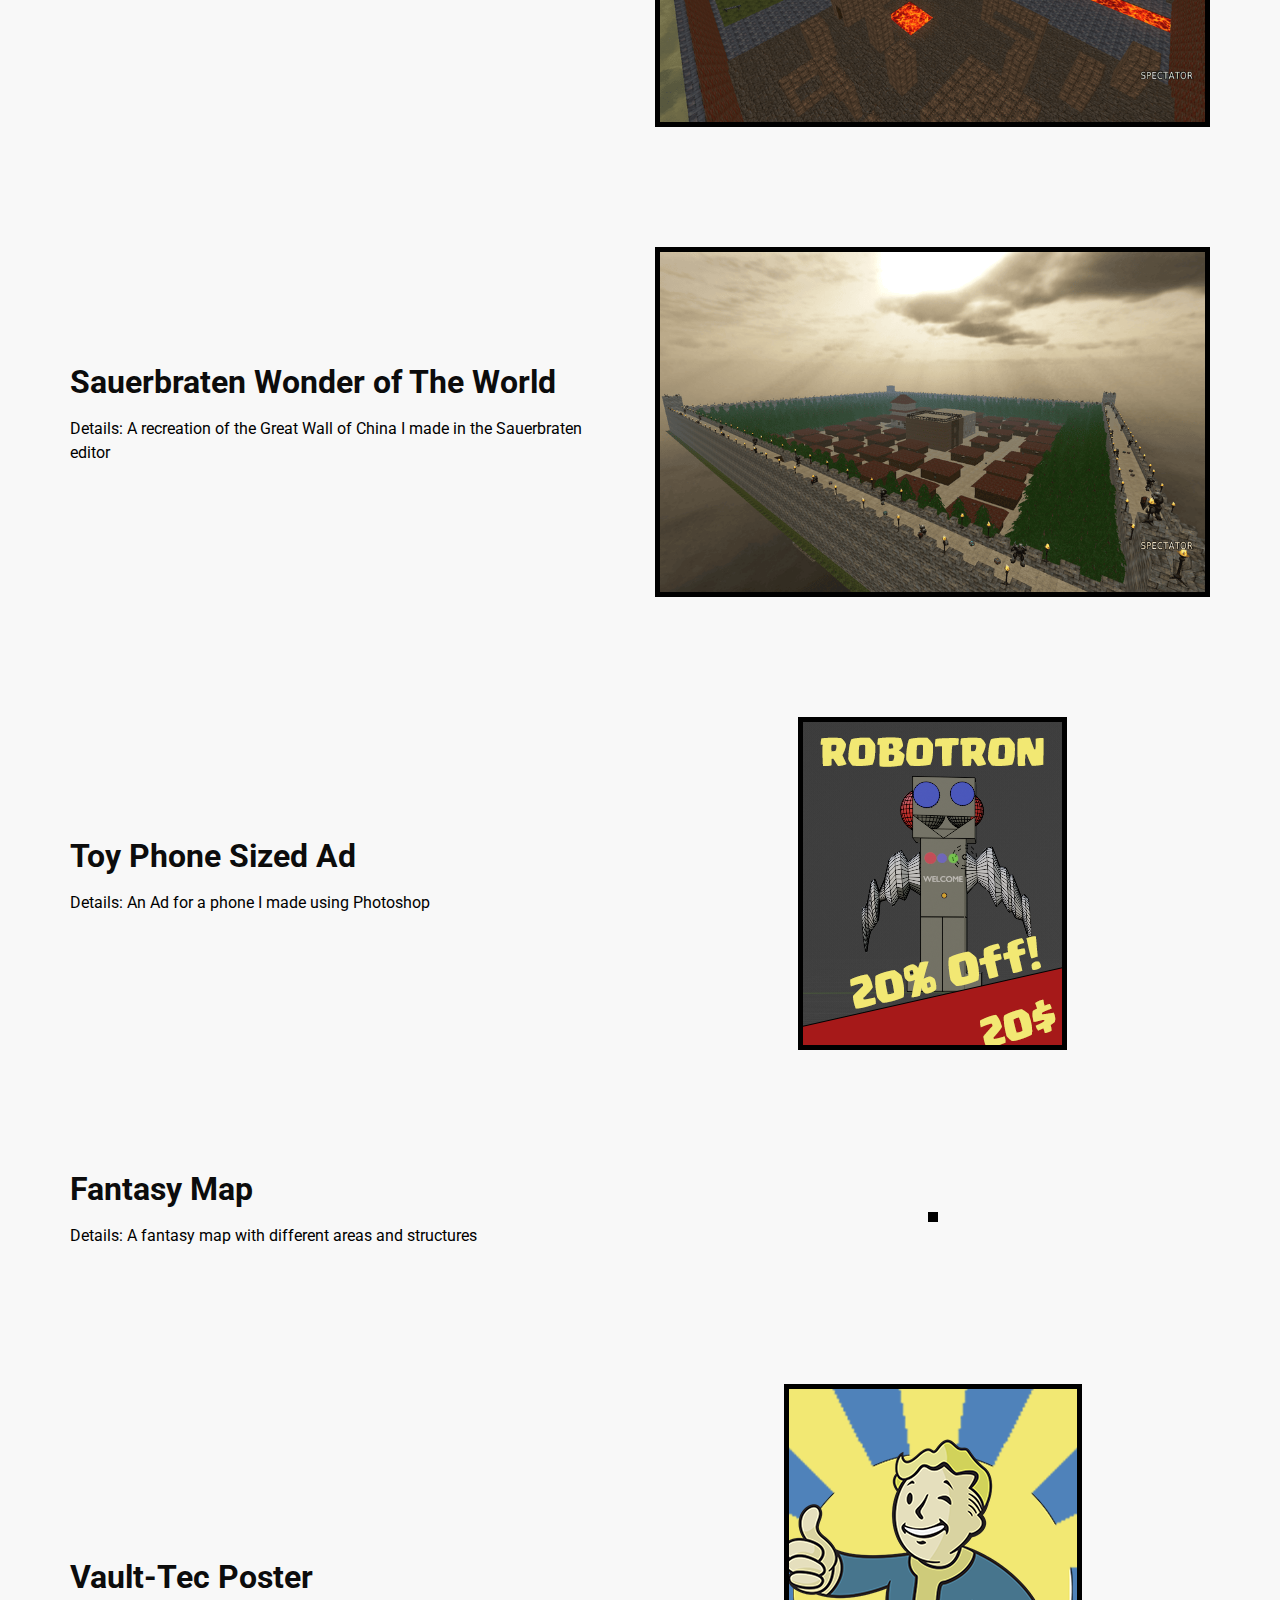
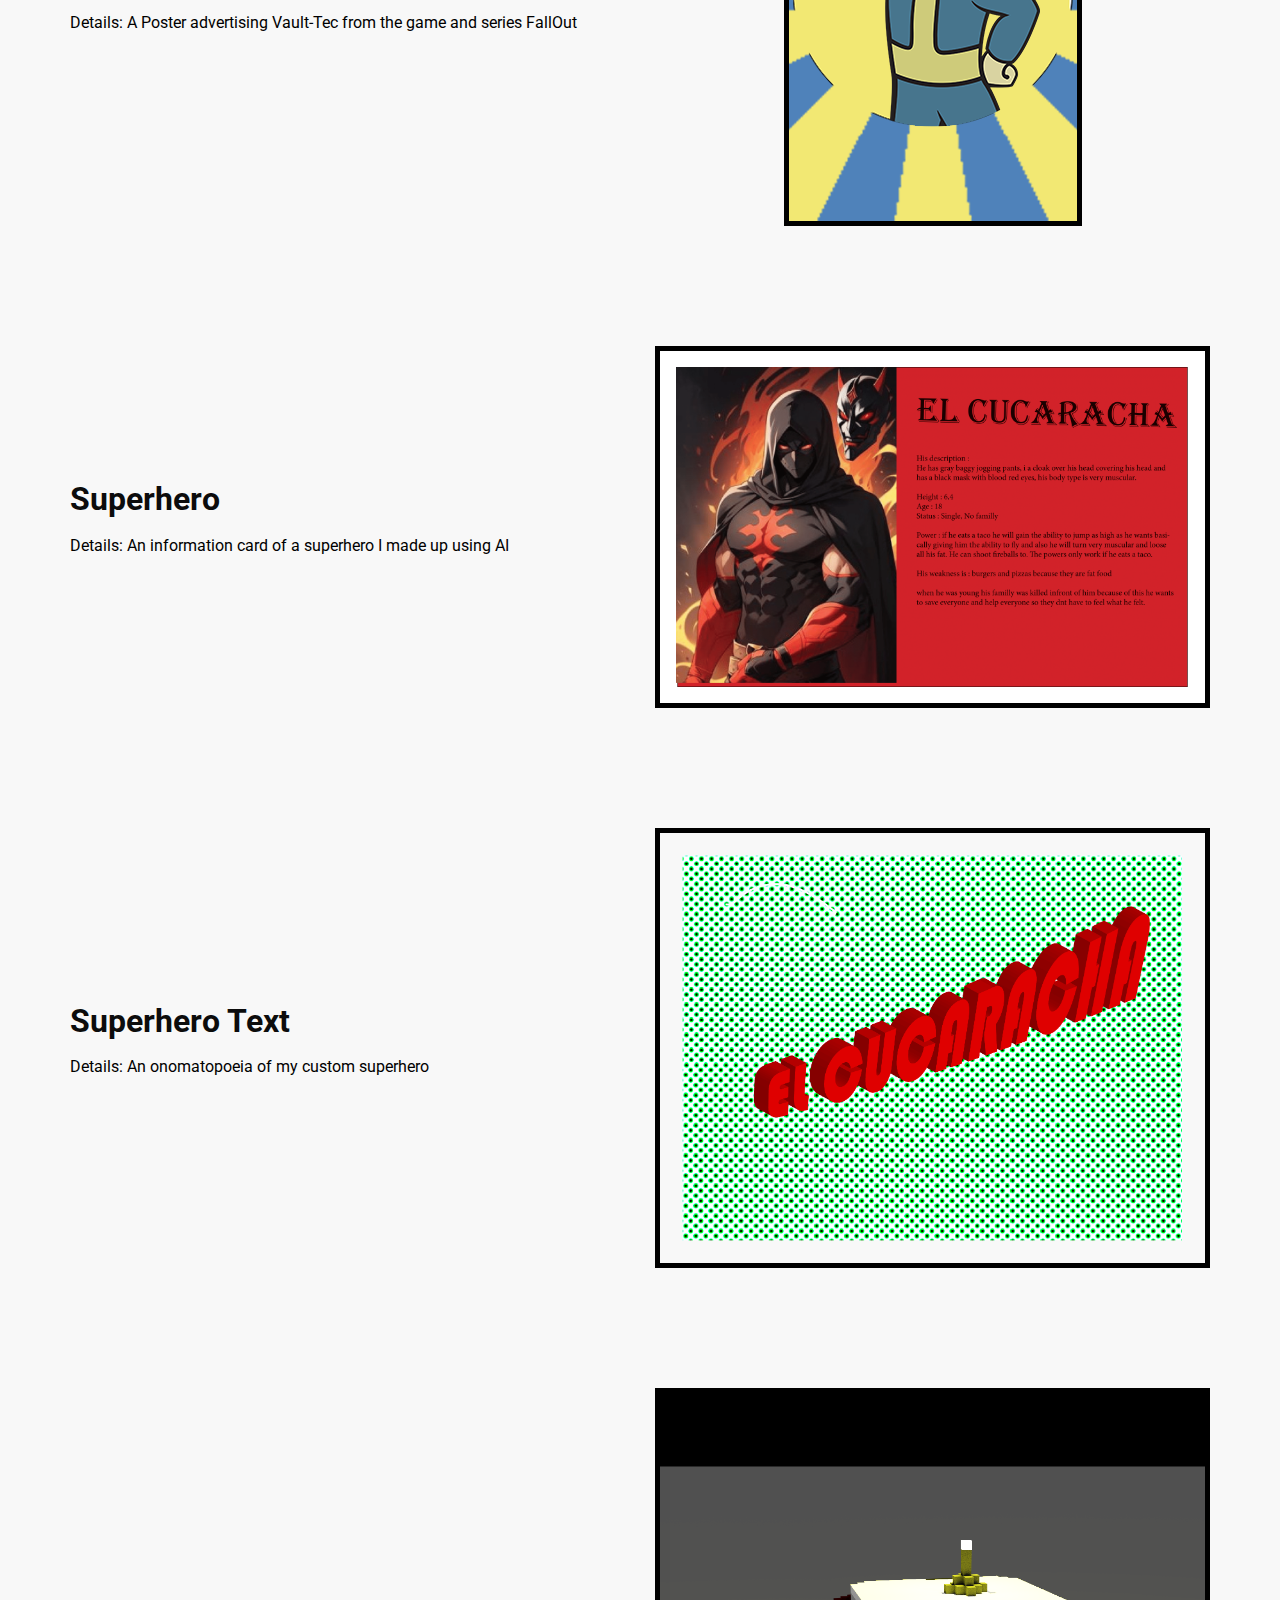
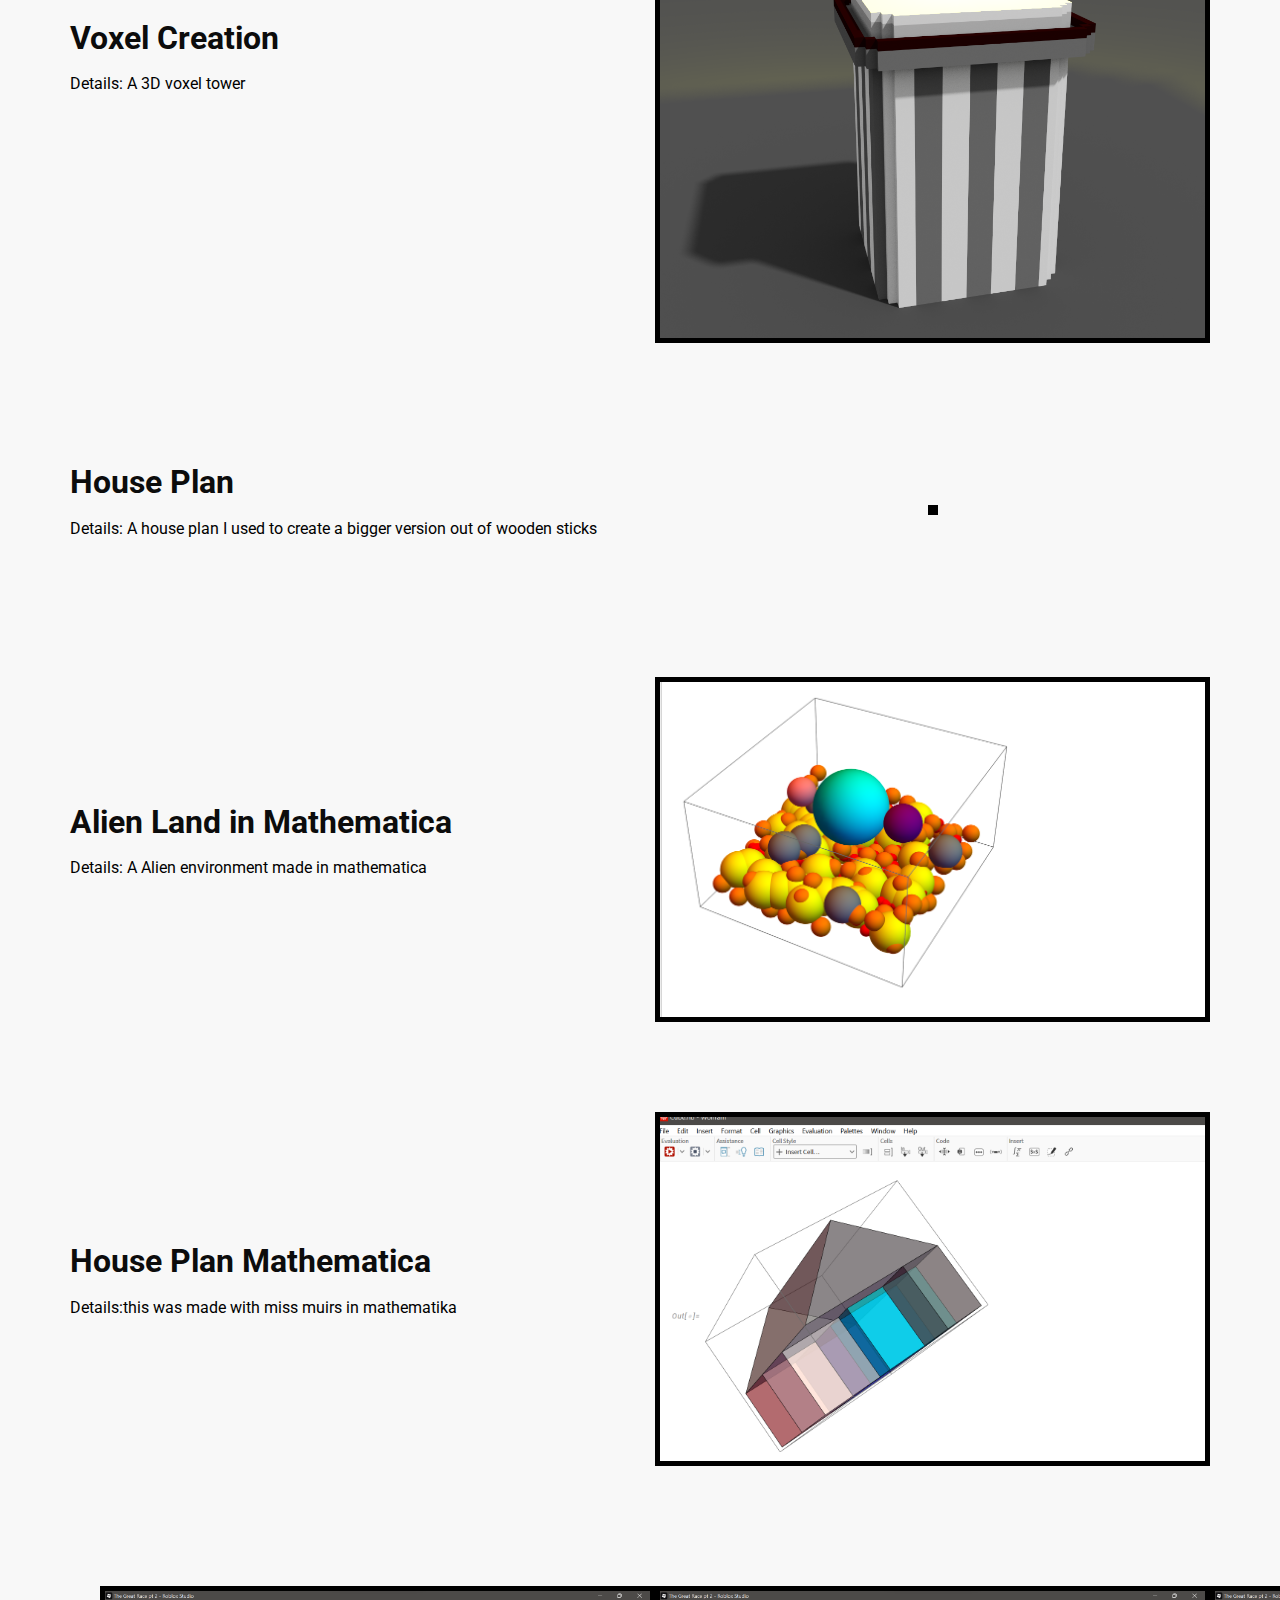
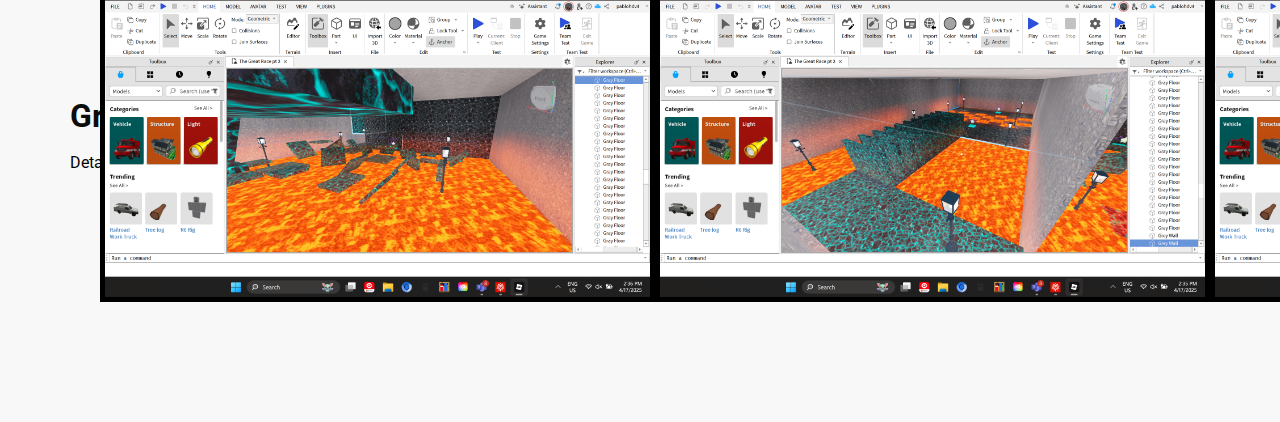
==== commit 7d4c941d: "Update index.html" ====
--- a/index.html
+++ b/index.html
@@ -512,7 +512,49 @@
   </div>
 </section>
 
-  
+<section class="about_section layout_padding-bottom">
+  <div class="container">
+    <div class="row">
+      <div class="col-md-6">
+        <div class="detail-box">
+          <div class="heading_container">
+            <h2>House Plan Mathematica</h2>
+          </div>
+          <p style="color: black;">Details:this was made with miss muirs in mathematika</p>
+        </div>
+      </div>
+      <div class="col-md-6">
+        <div class="img-box center-img">
+          <img src="images/HOUSE PLAN.png" alt="" style="border: 5px solid black;">
+        </div>
+      </div>
+    </div>
+  </div>
+</section>
+<div style="margin-bottom: 30px;"></div>
+
+<section class="about_section layout_padding-bottom">
+  <div class="container">
+    <div class="row">
+      <div class="col-md-6">
+        <div class="detail-box">
+          <div class="heading_container">
+            <h2>Great Race Game P2 on roblox</h2>
+          </div>
+          <p style="color: black;">Details: A parkour to get to a a mansion and to get out of hell</p>
+        </div>
+      </div>
+      <div class="col-md-6">
+        <div class="img-box center-img">
+          <img src="images/GREAT RACE PT2 (1).png" alt="" style="border: 5px solid black;">
+          <img src="images/GREAT RACE PT2 (2).png" alt="" style="border: 5px solid black;">
+          <img src="images/GREAT RACE PT2 (3).png" alt="" style="border: 5px solid black;">
+        </div>
+      </div>
+    </div>
+  </div>
+</section>
+<div style="margin-bottom: 30px;"></div>
   <!-- end about section -->
 
   <!-- end info section -->
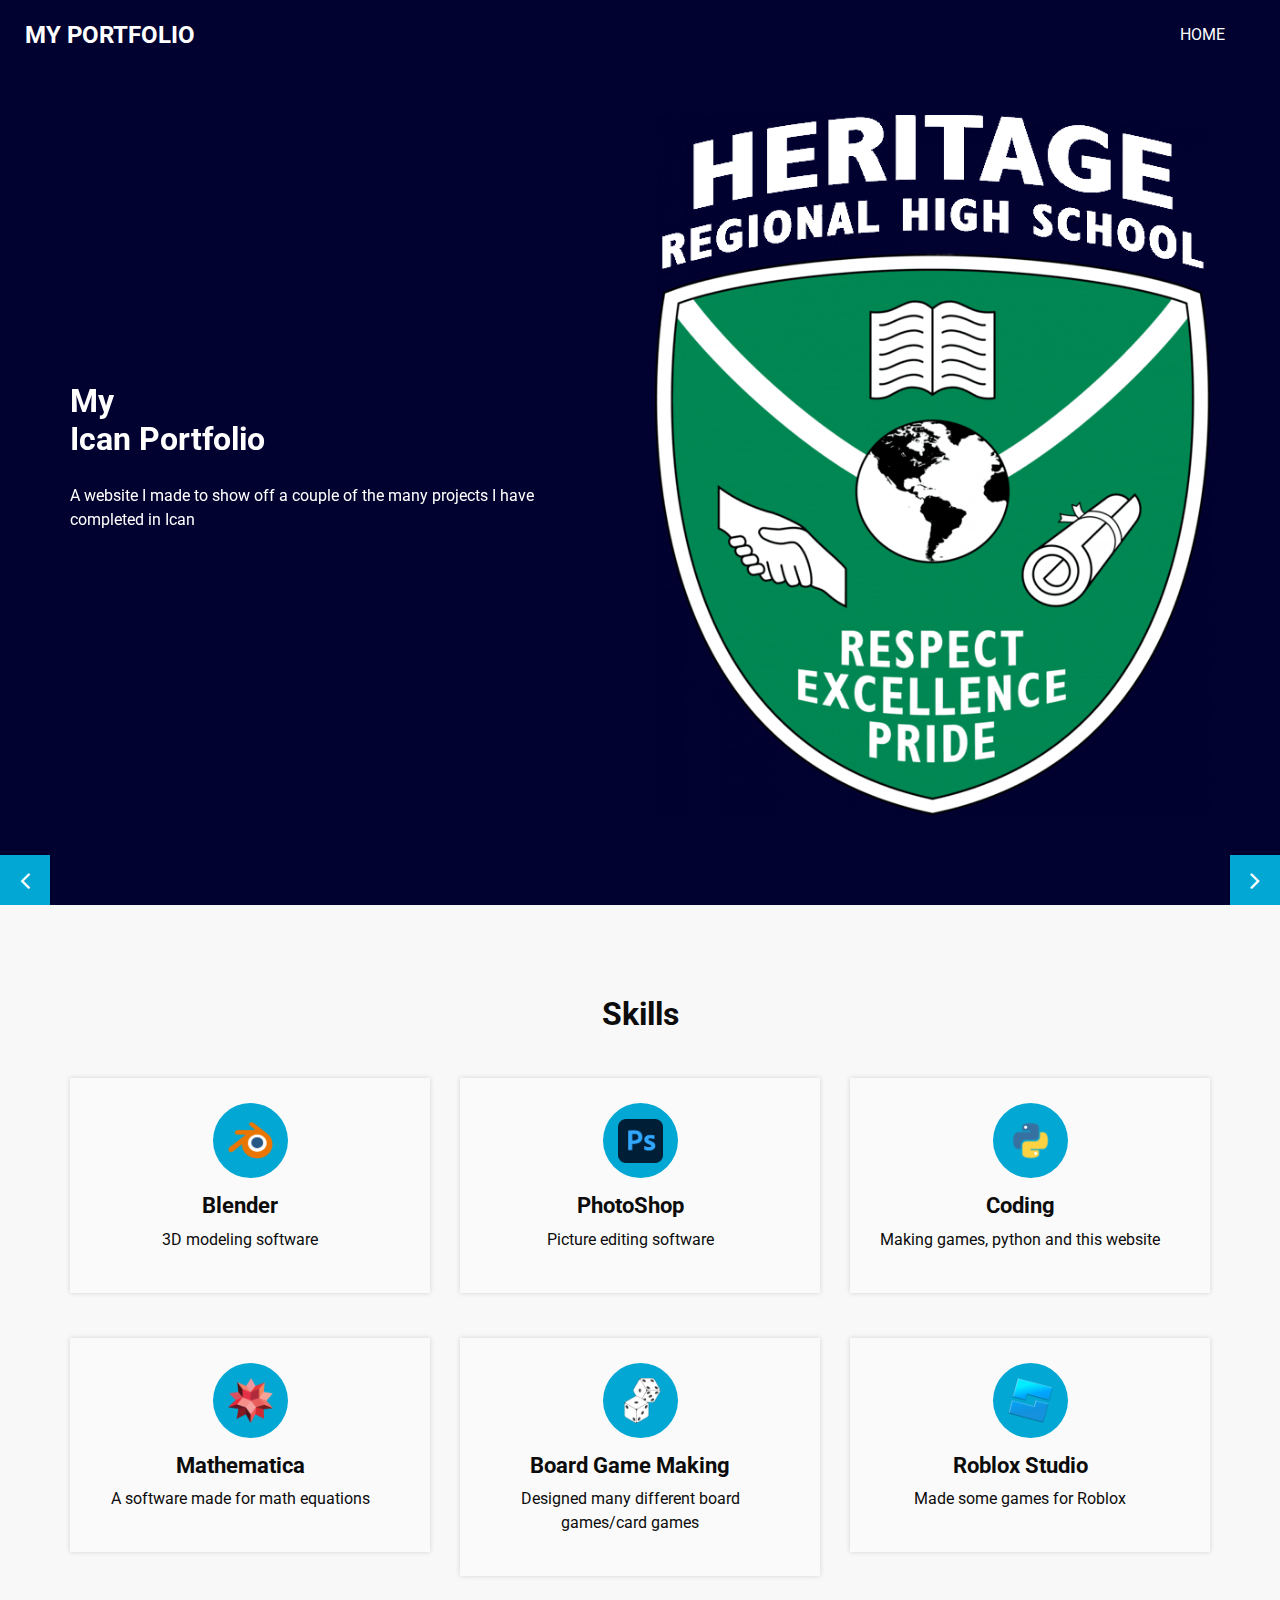
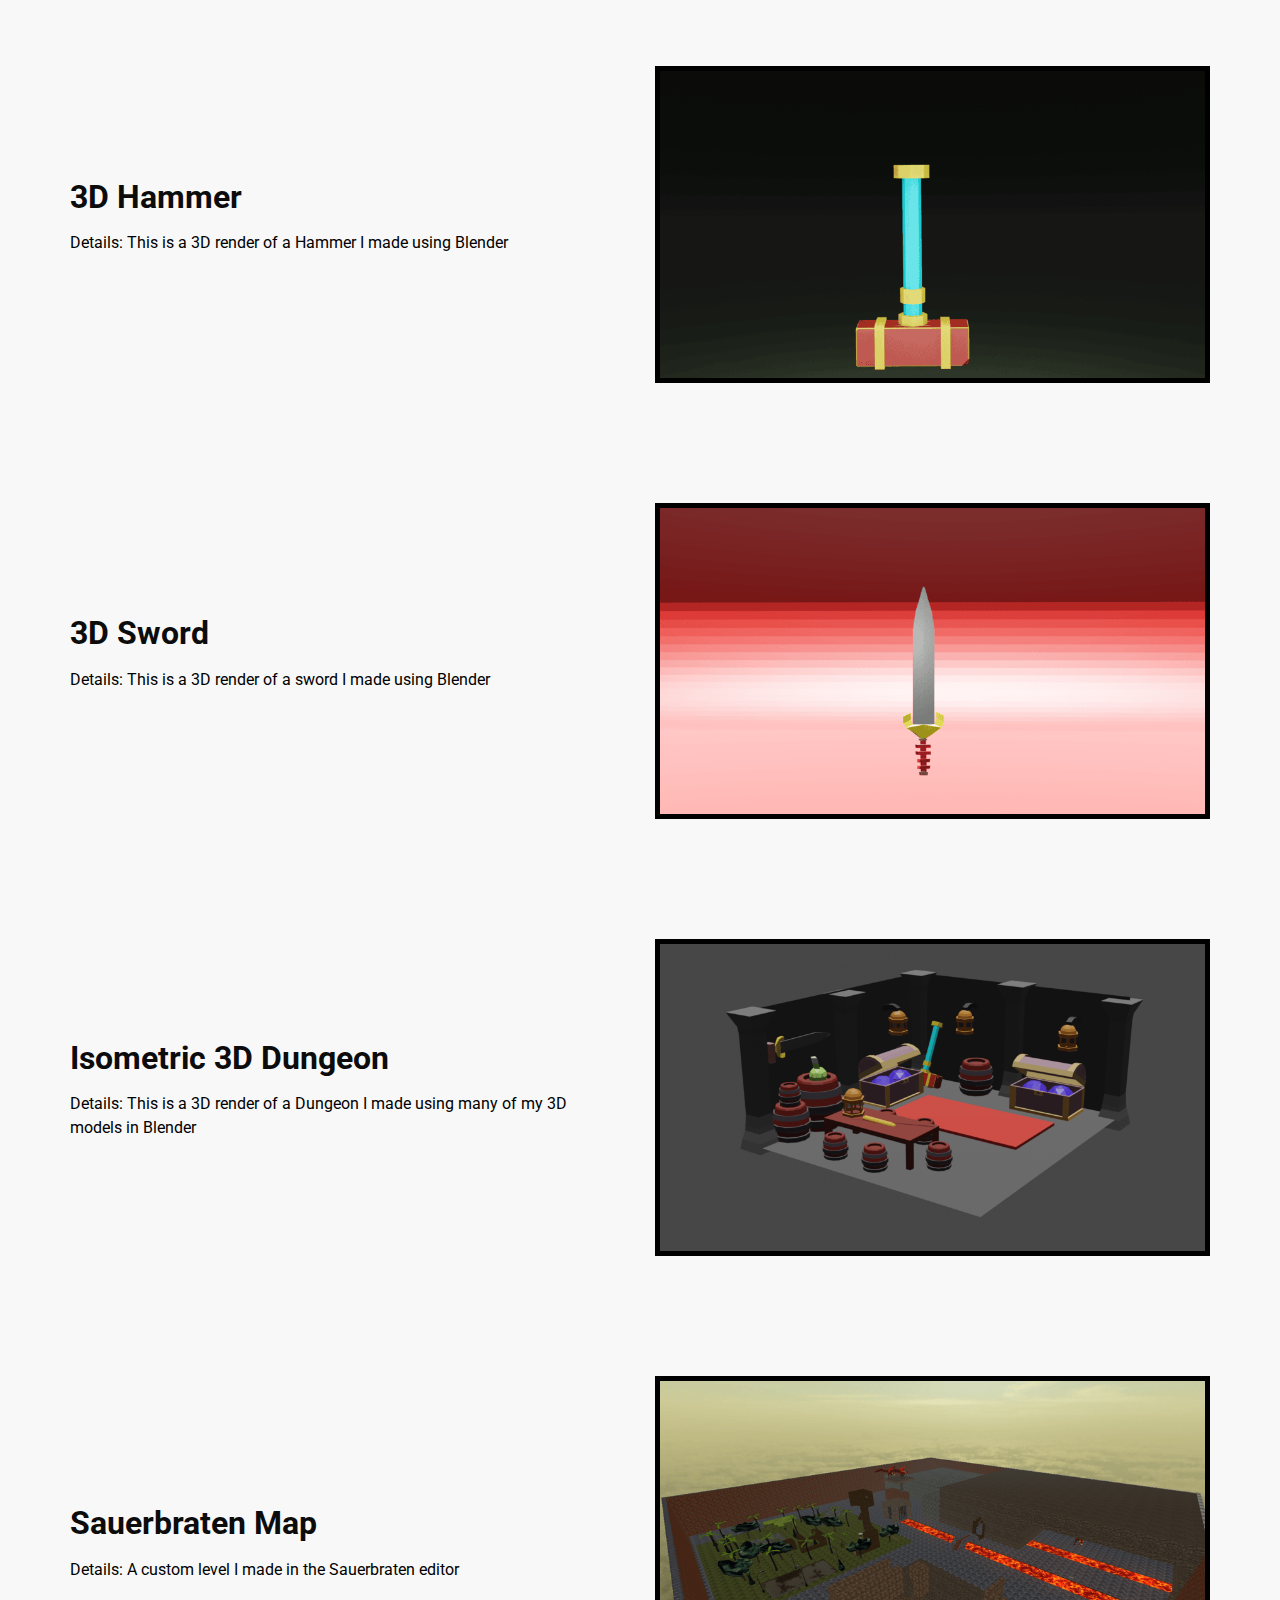
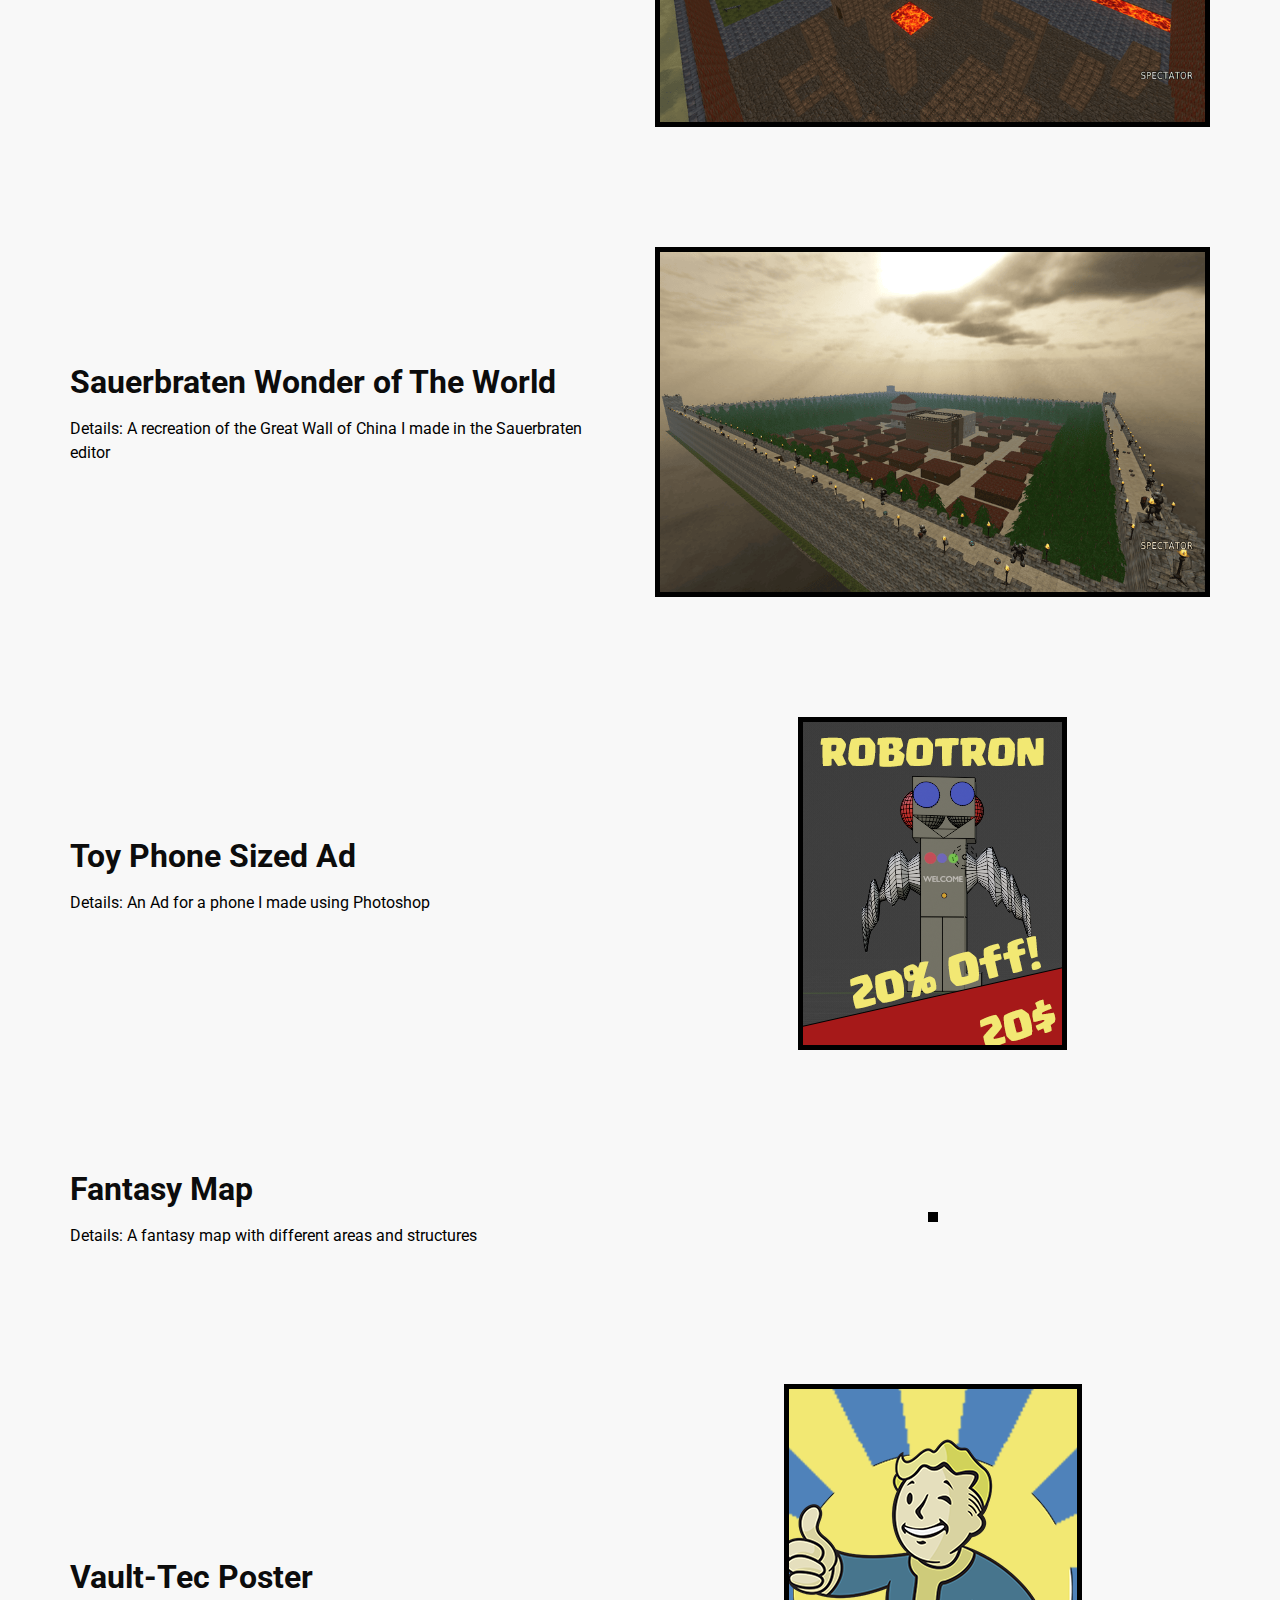
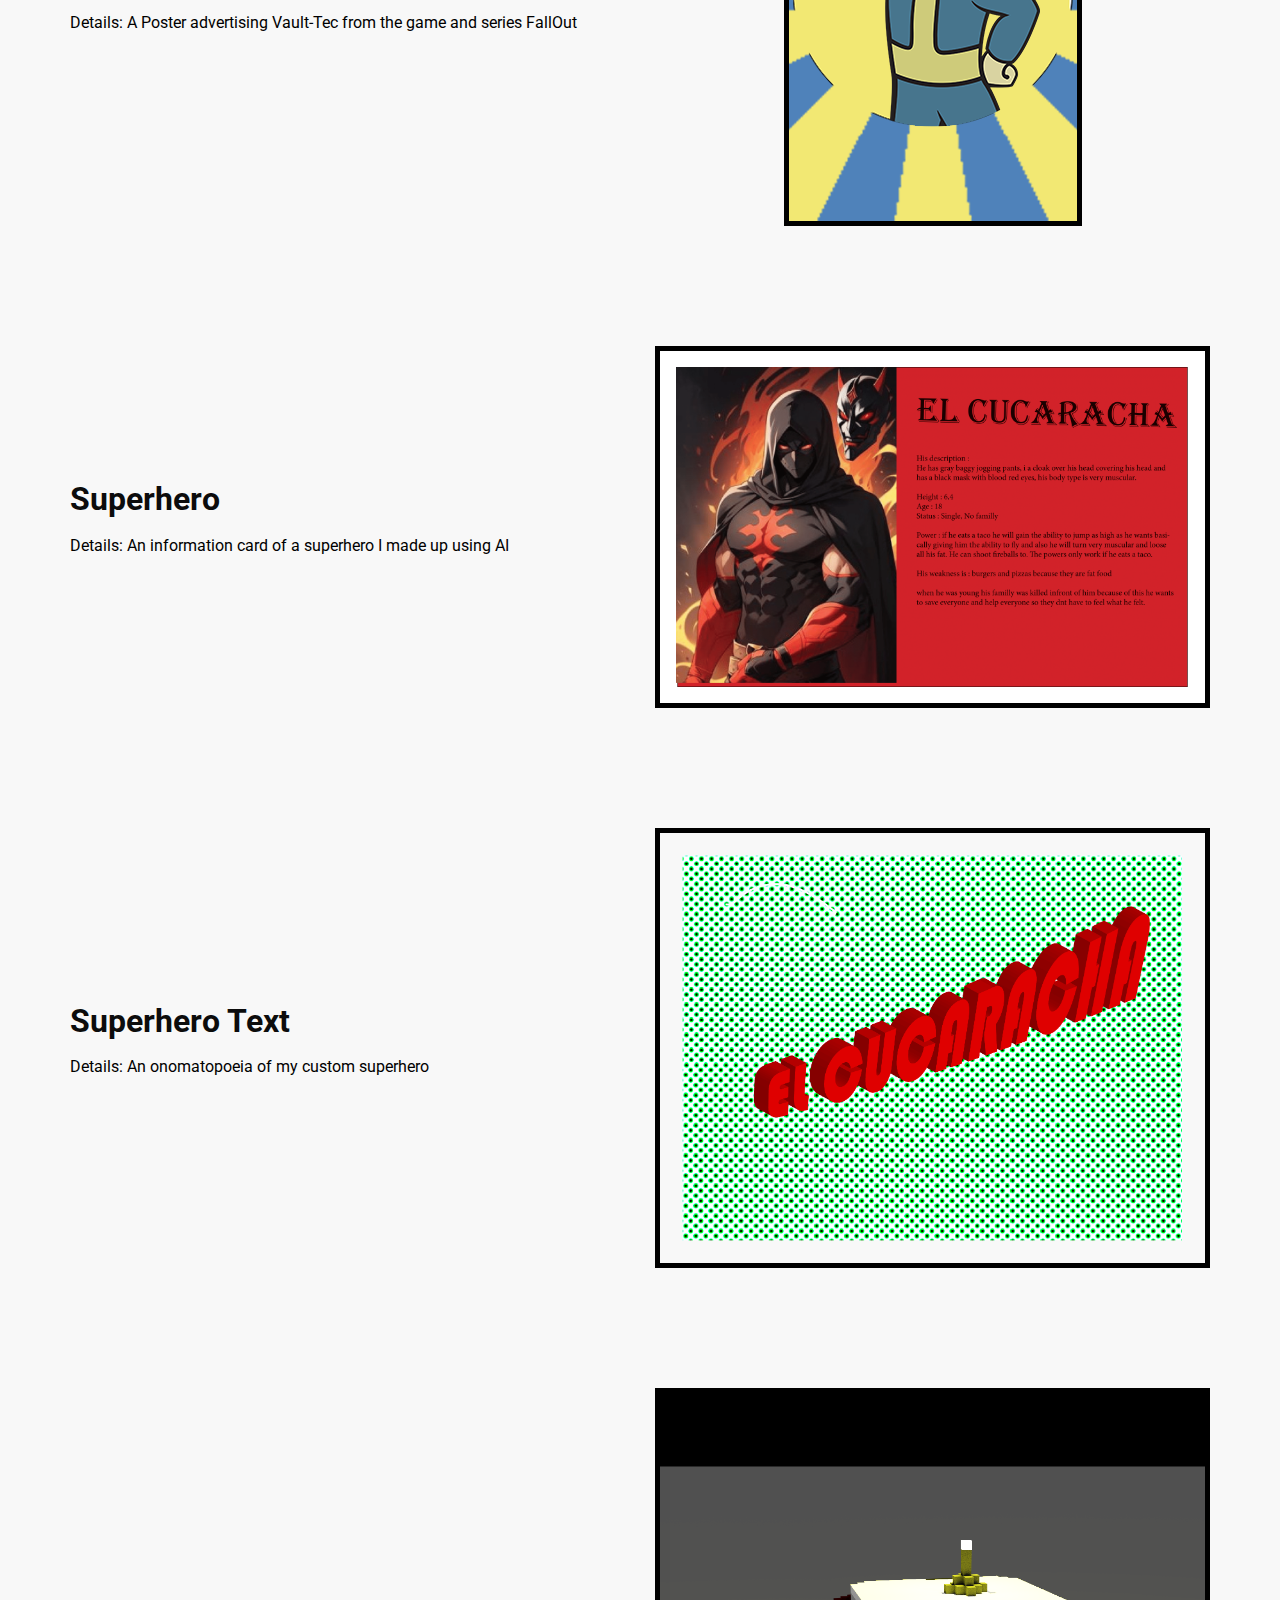
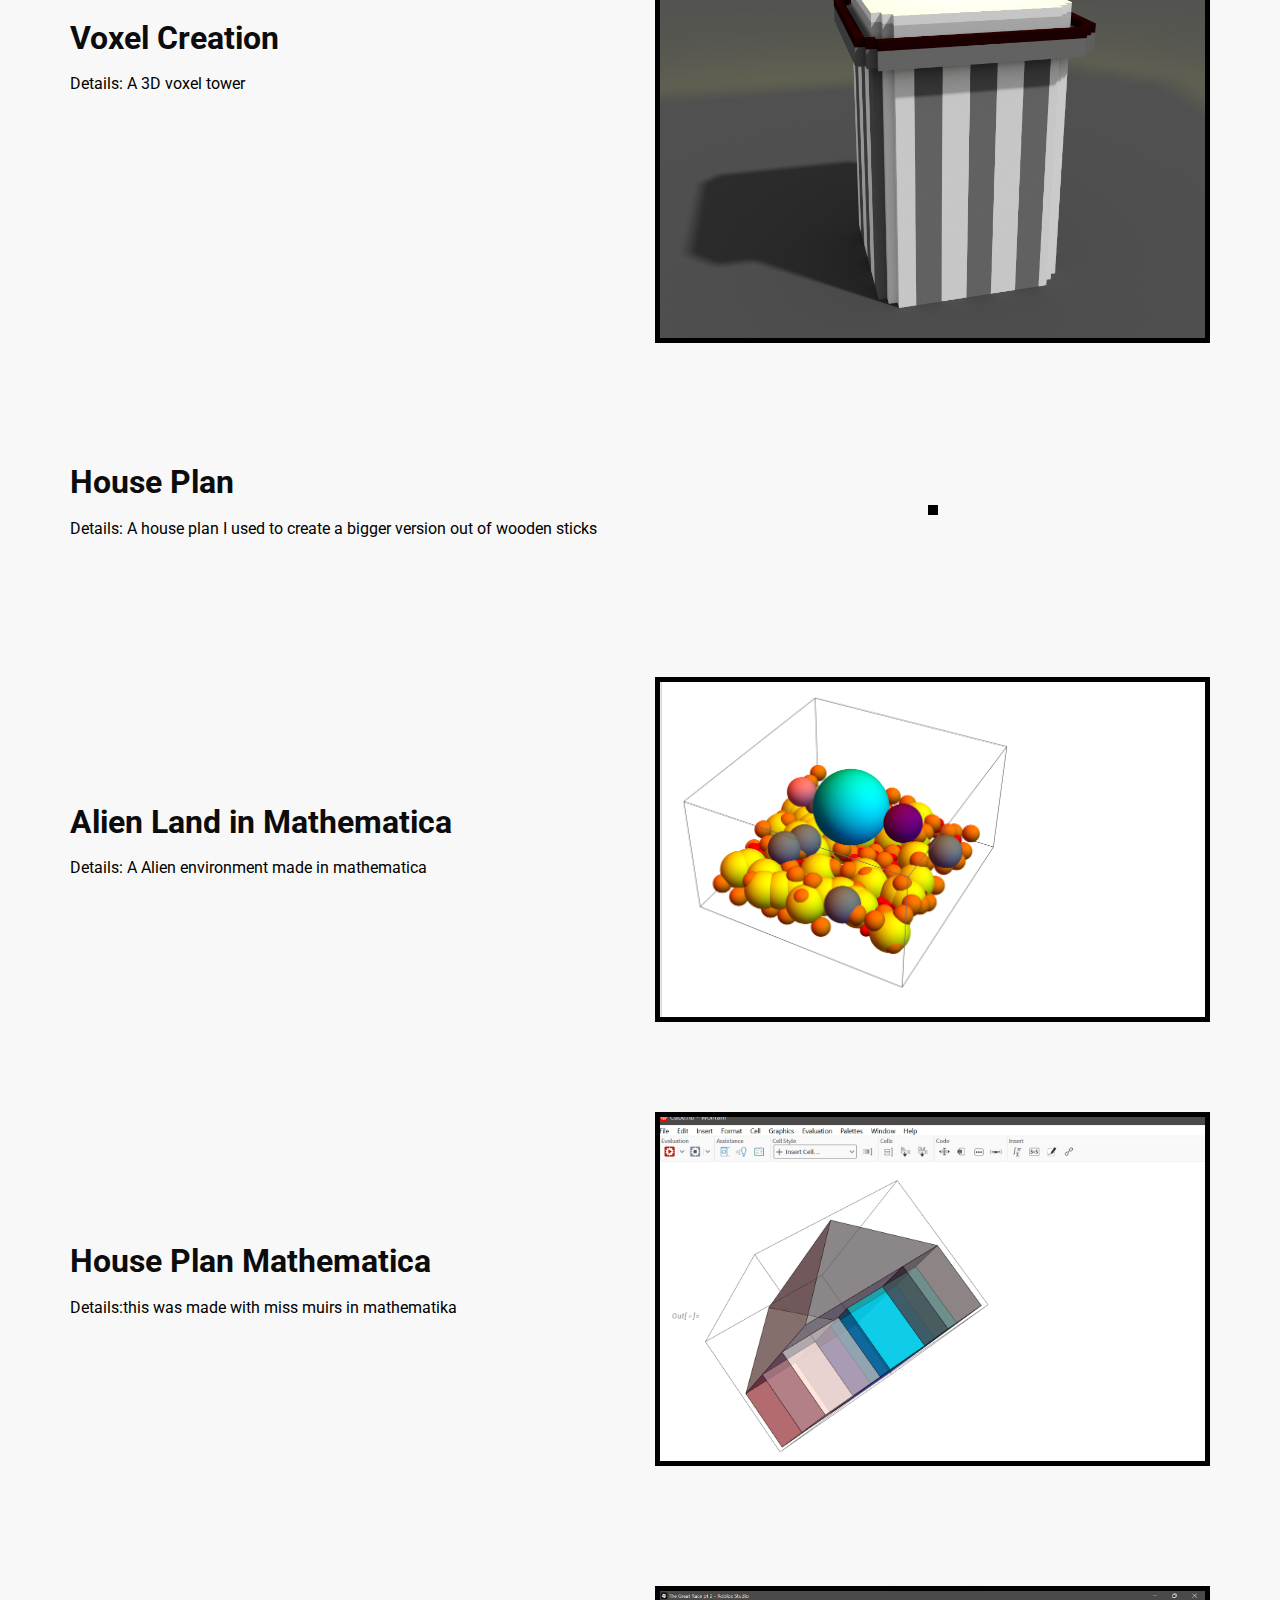
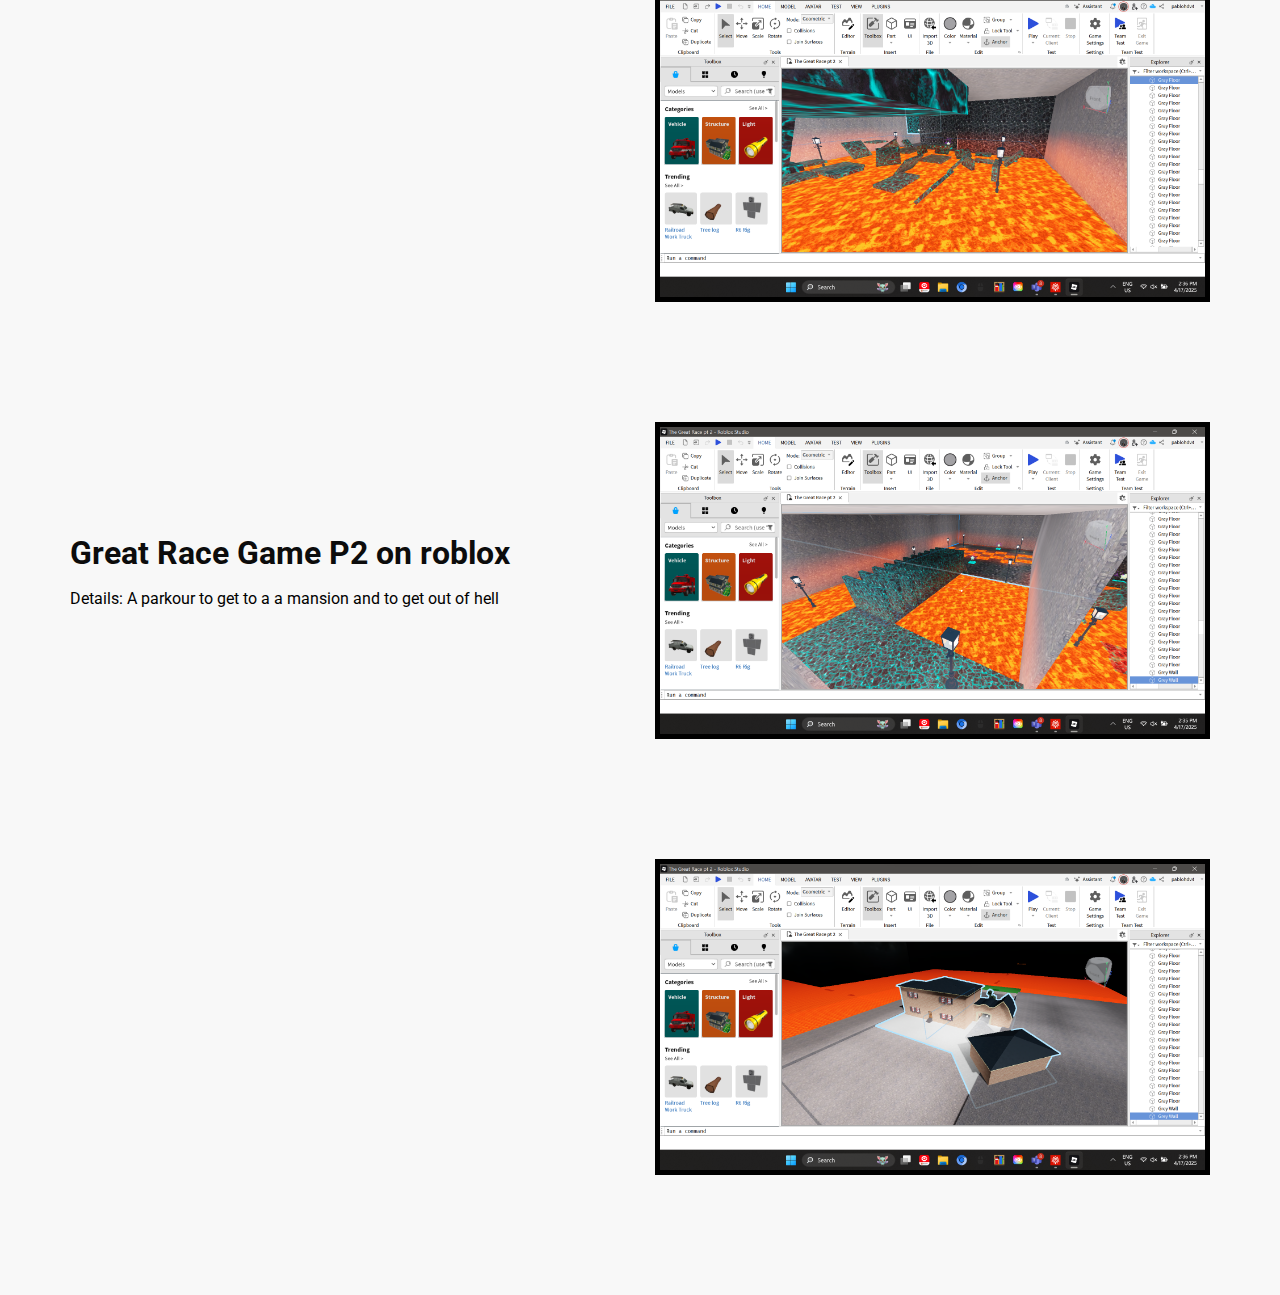
==== commit a48741a8: "Update index.html" ====
--- a/index.html
+++ b/index.html
@@ -539,6 +539,27 @@
       <div class="col-md-6">
         <div class="detail-box">
           <div class="heading_container">
+            <h2></h2>
+          </div>
+          <p style="color: black;"></p>
+        </div>
+      </div>
+      <div class="col-md-6">
+        <div class="img-box center-img">
+          <img src="images/GREAT RACE PT2 (1).png" alt="" style="border: 5px solid black;">
+        </div>
+      </div>
+    </div>
+  </div>
+</section>
+<div style="margin-bottom: 30px;"></div>
+
+<section class="about_section layout_padding-bottom">
+  <div class="container">
+    <div class="row">
+      <div class="col-md-6">
+        <div class="detail-box">
+          <div class="heading_container">
             <h2>Great Race Game P2 on roblox</h2>
           </div>
           <p style="color: black;">Details: A parkour to get to a a mansion and to get out of hell</p>
@@ -546,8 +567,27 @@
       </div>
       <div class="col-md-6">
         <div class="img-box center-img">
-          <img src="images/GREAT RACE PT2 (1).png" alt="" style="border: 5px solid black;">
           <img src="images/GREAT RACE PT2 (2).png" alt="" style="border: 5px solid black;">
+        </div>
+      </div>
+    </div>
+  </div>
+</section>
+<div style="margin-bottom: 30px;"></div>
+
+<section class="about_section layout_padding-bottom">
+  <div class="container">
+    <div class="row">
+      <div class="col-md-6">
+        <div class="detail-box">
+          <div class="heading_container">
+            <h2></h2>
+          </div>
+          <p style="color: black;"></p>
+        </div>
+      </div>
+      <div class="col-md-6">
+        <div class="img-box center-img">
           <img src="images/GREAT RACE PT2 (3).png" alt="" style="border: 5px solid black;">
         </div>
       </div>
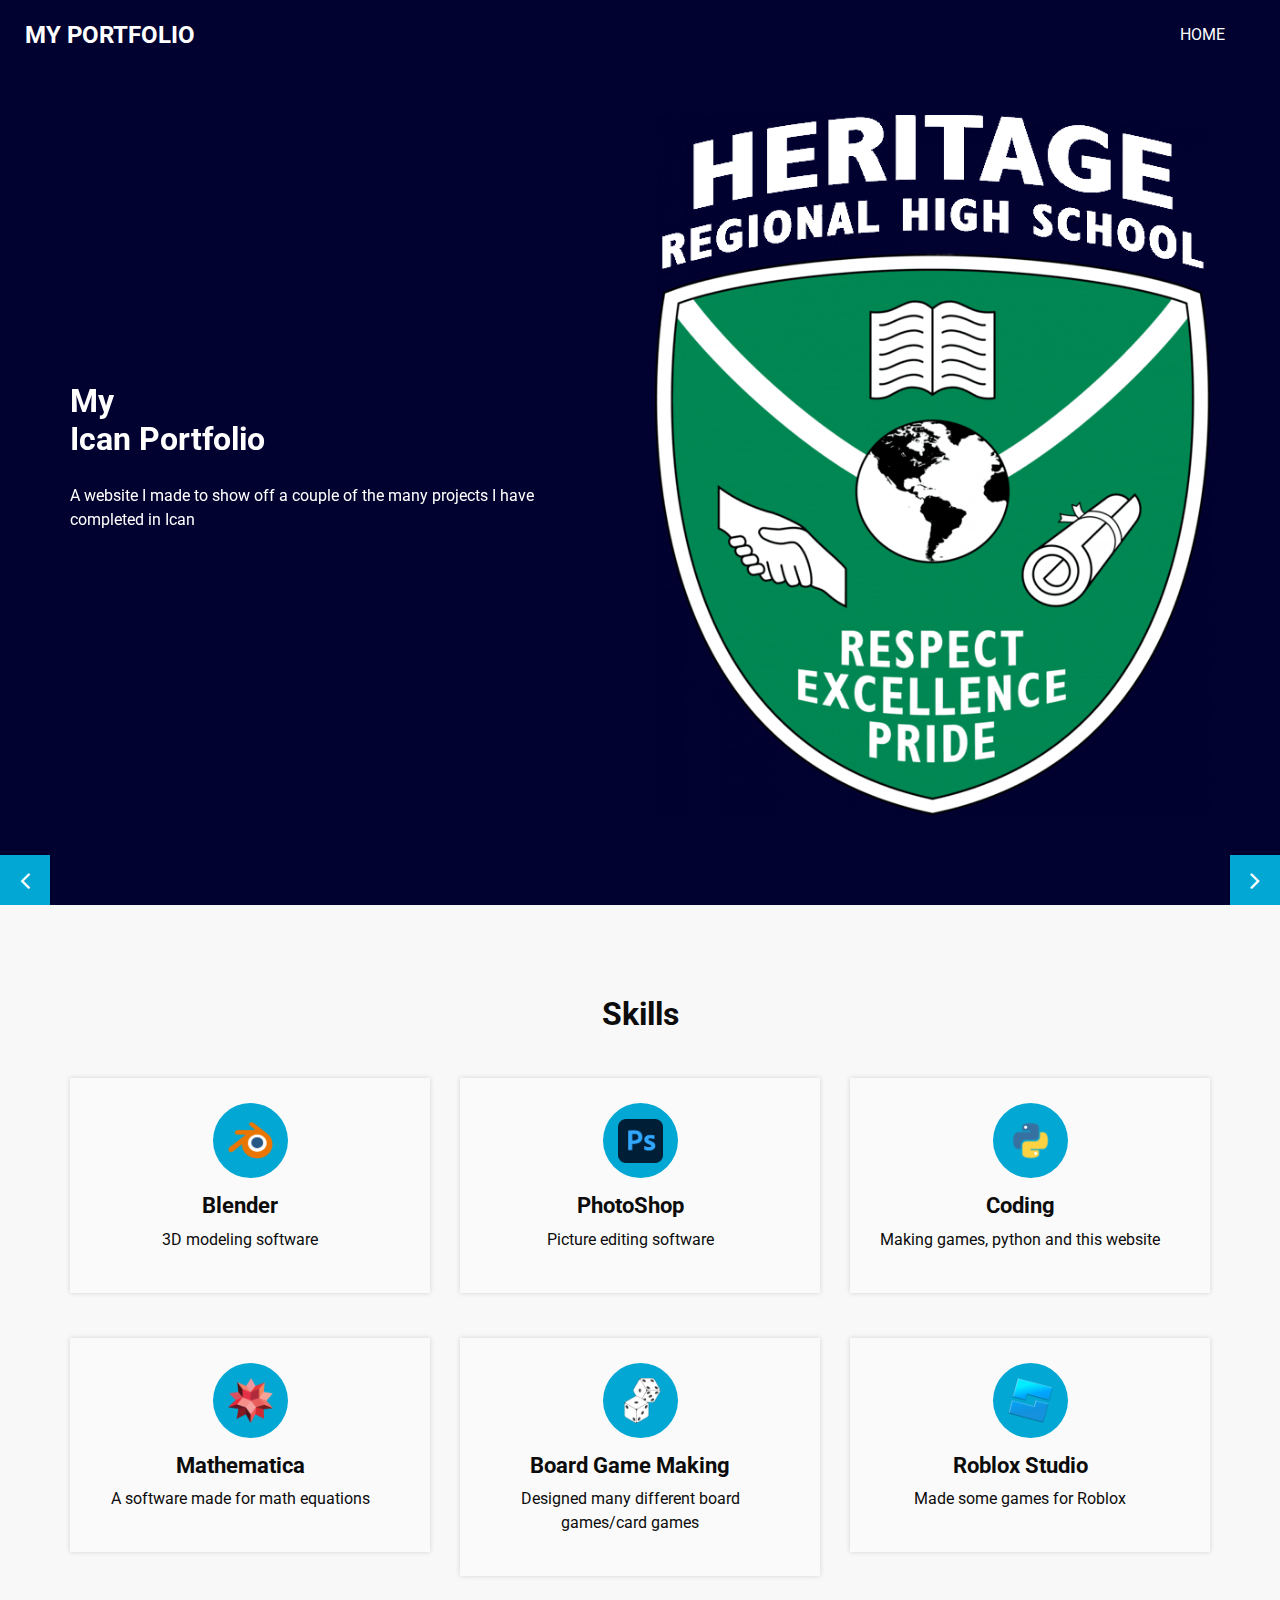
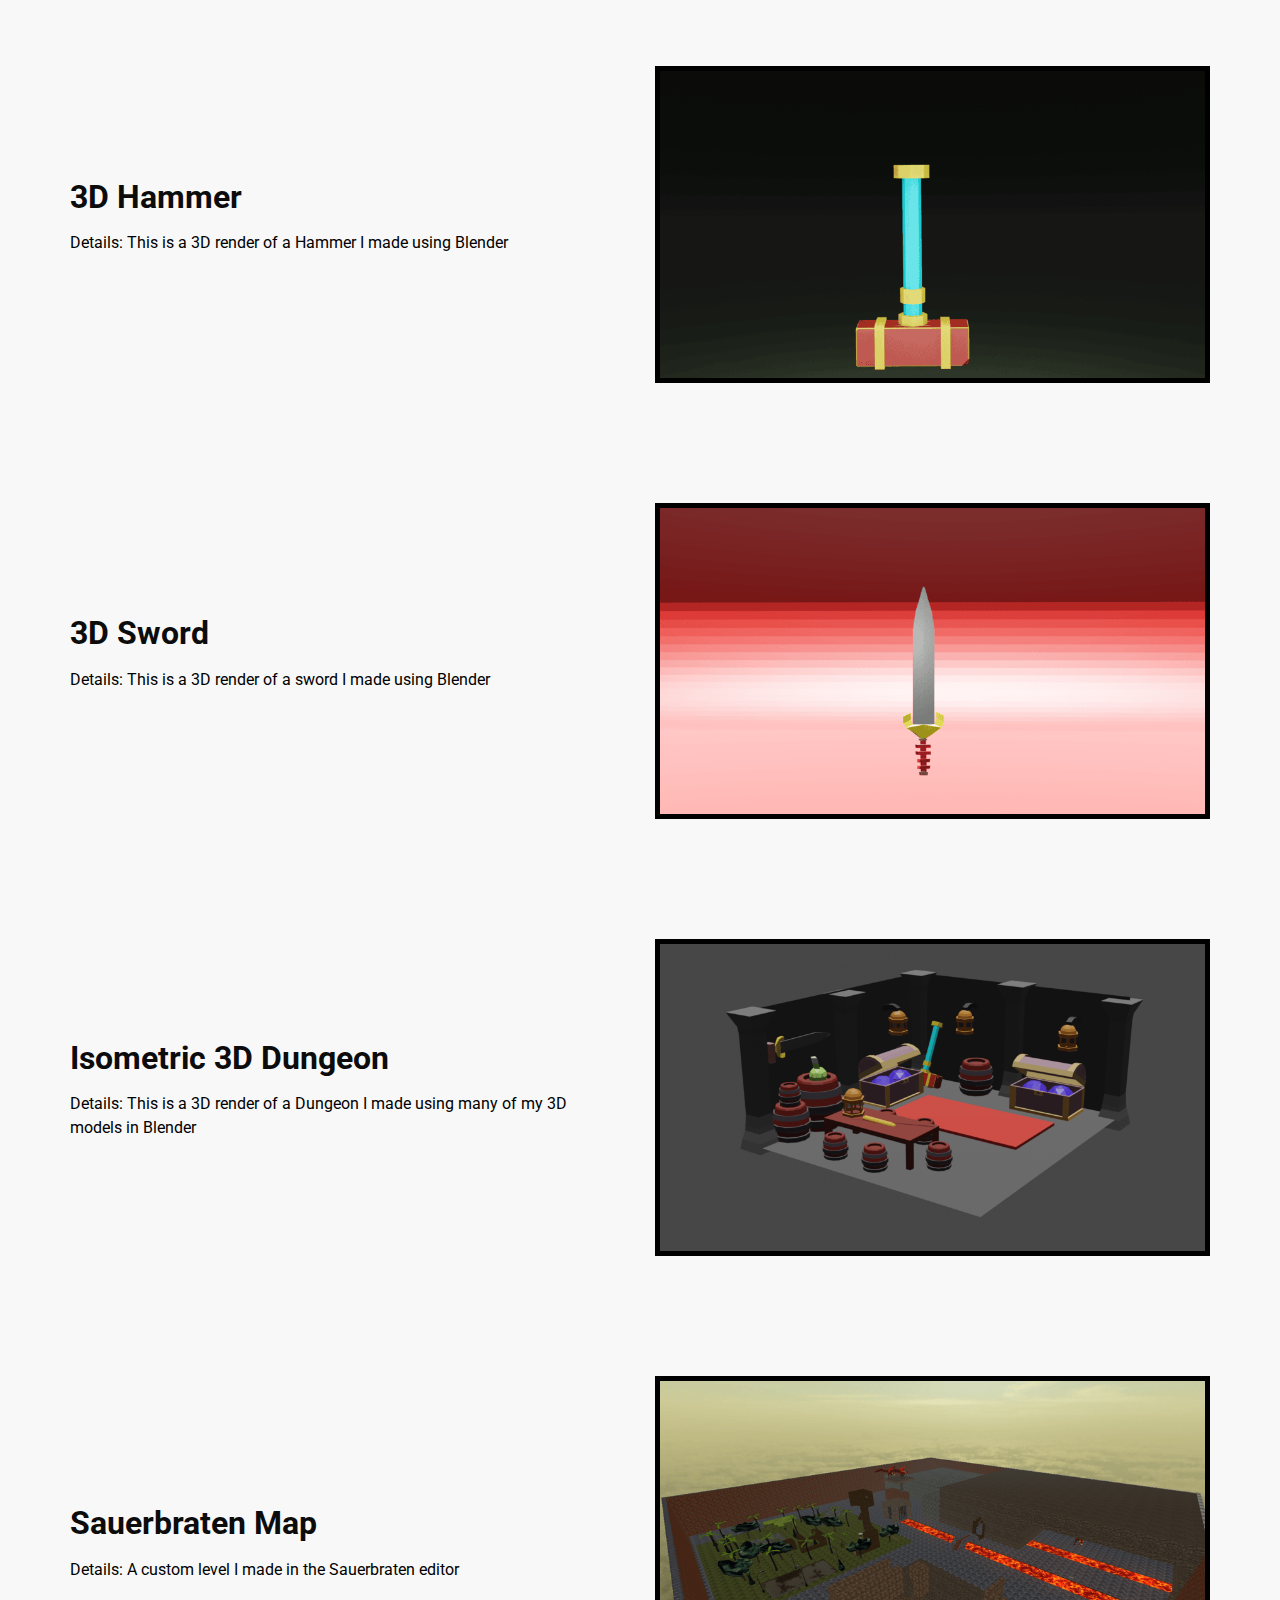
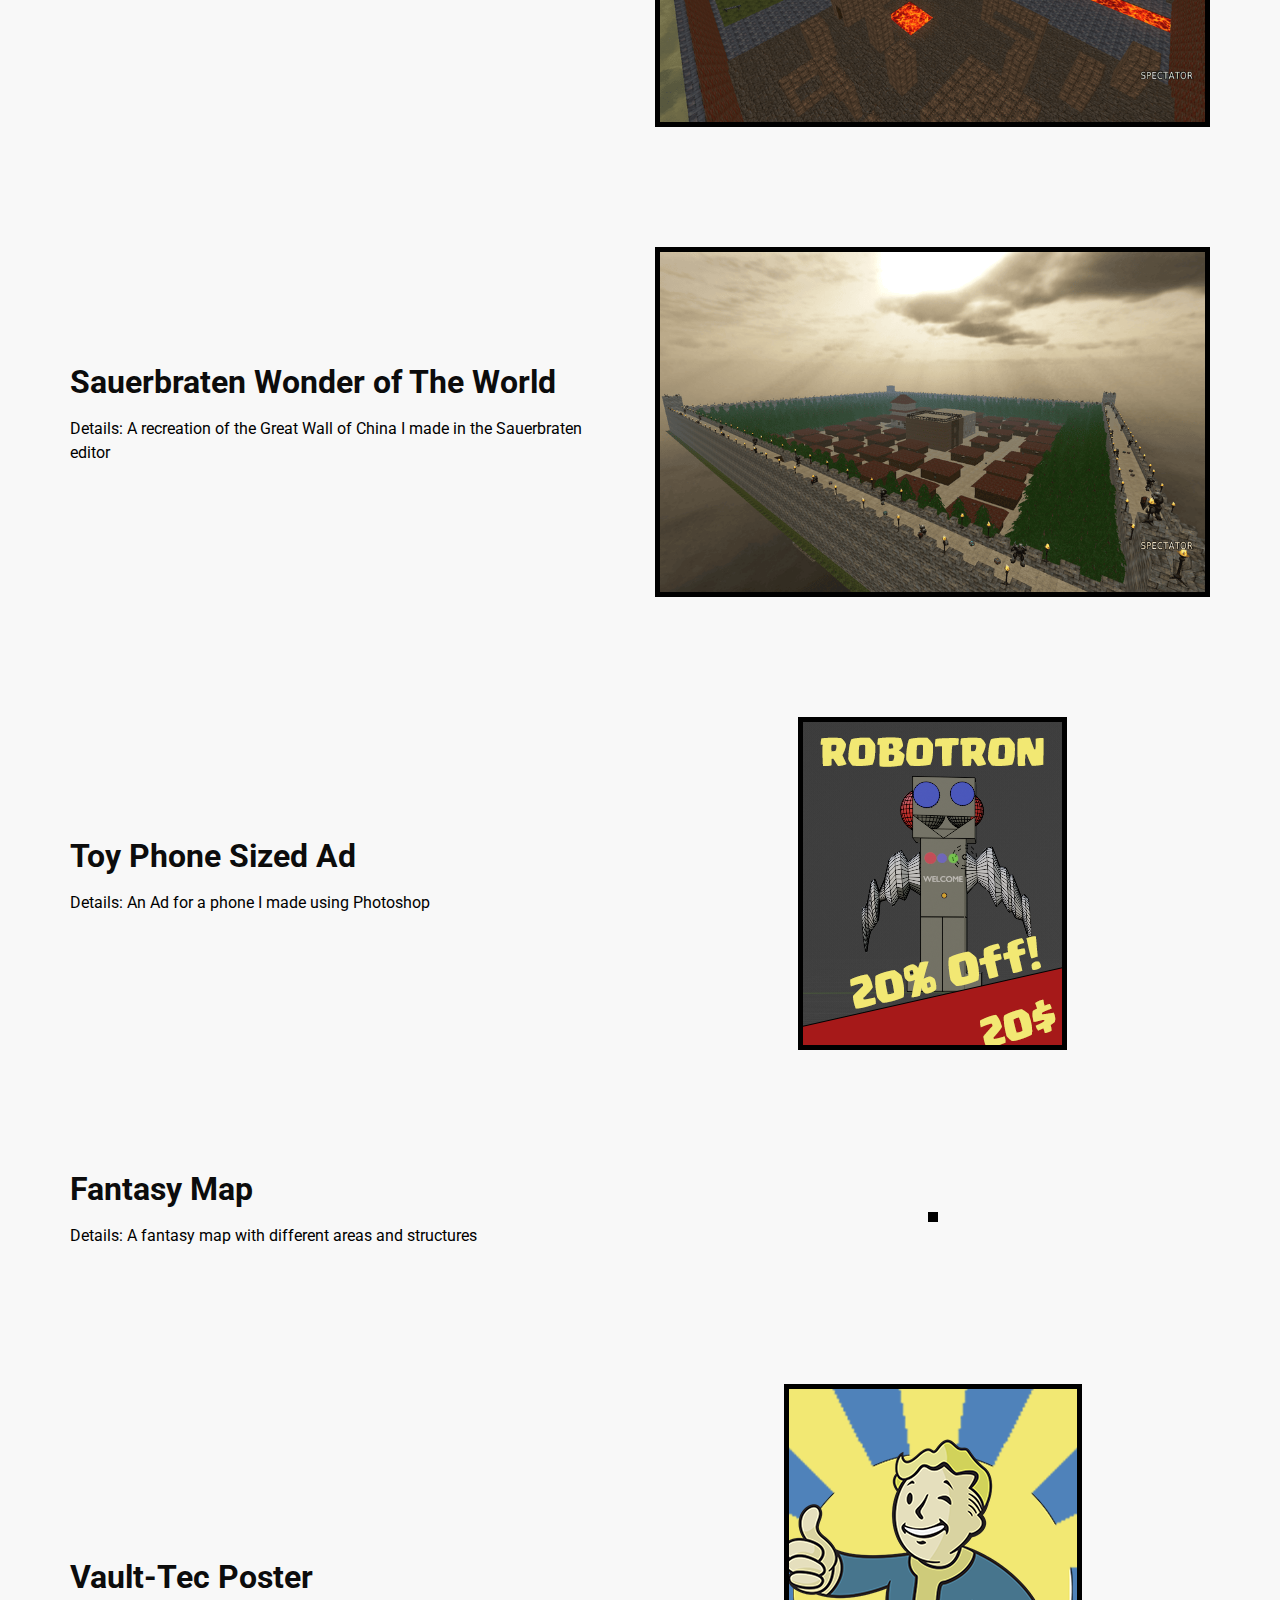
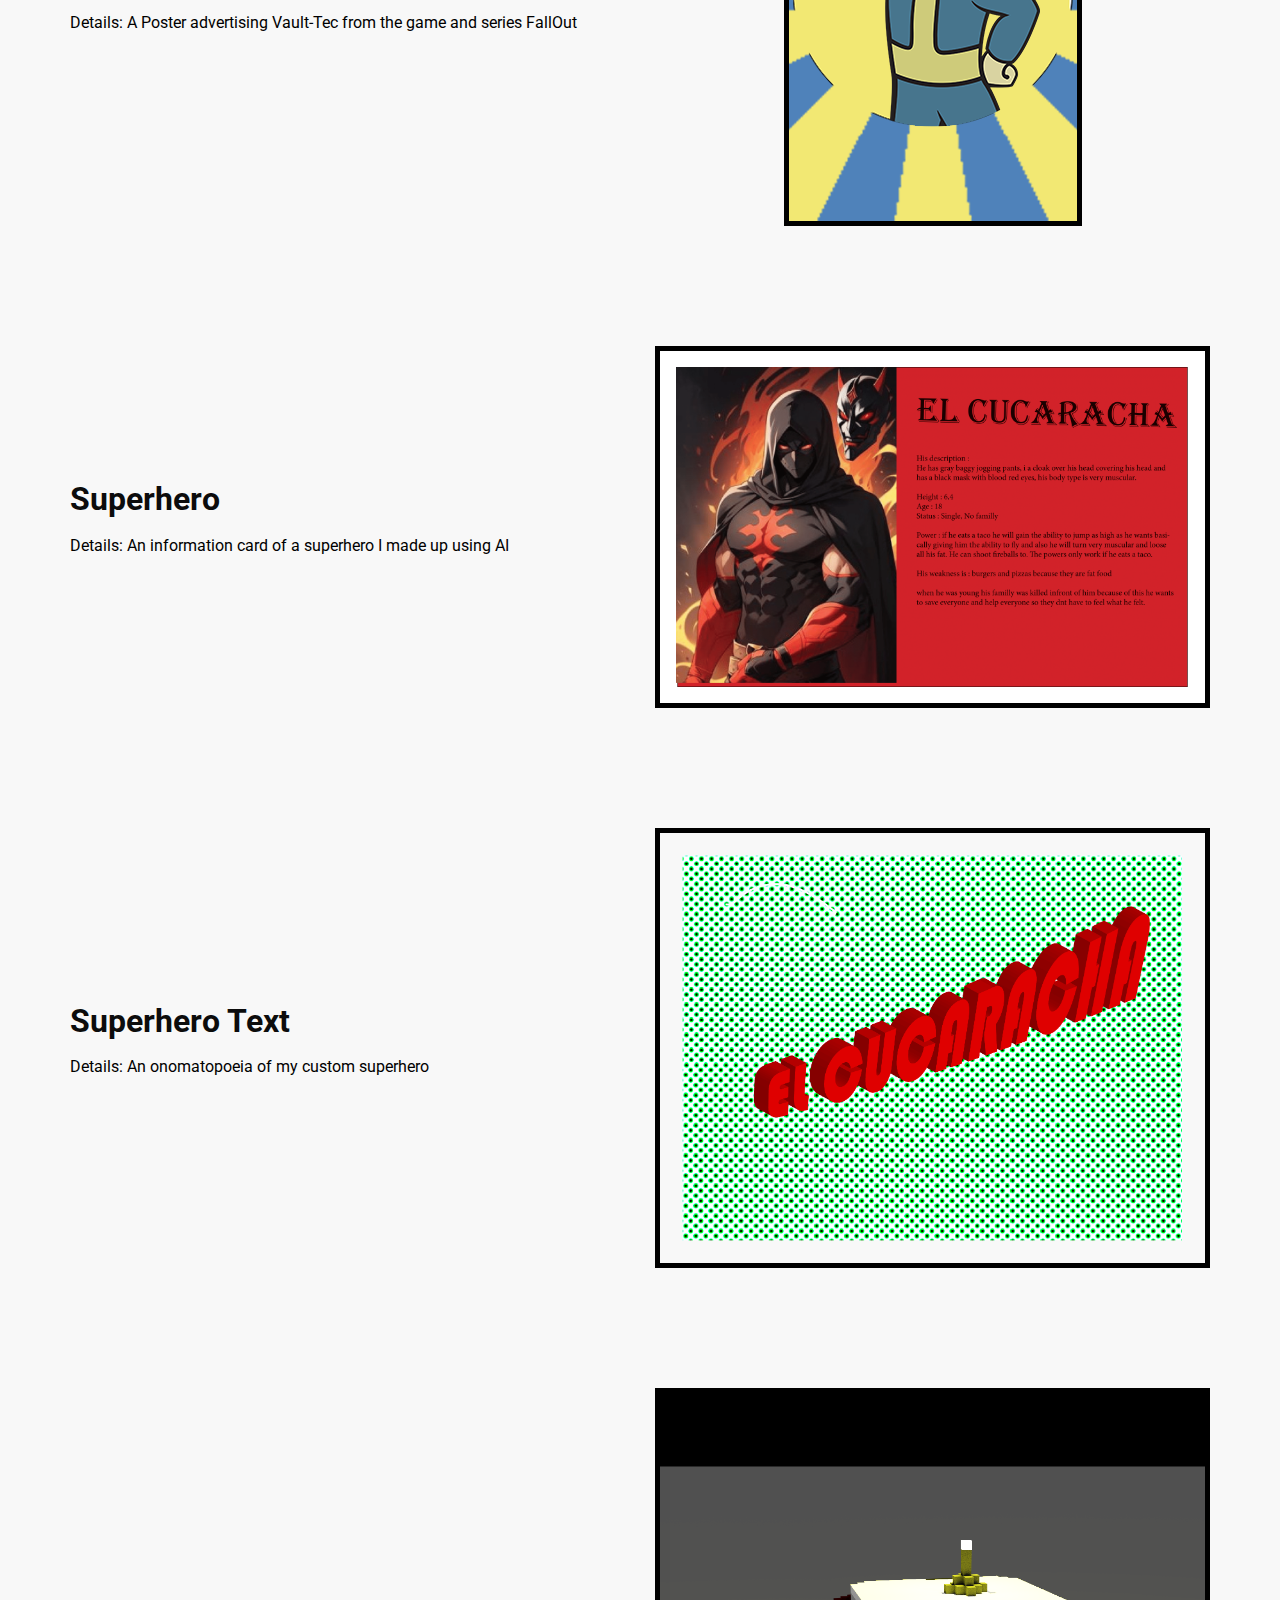
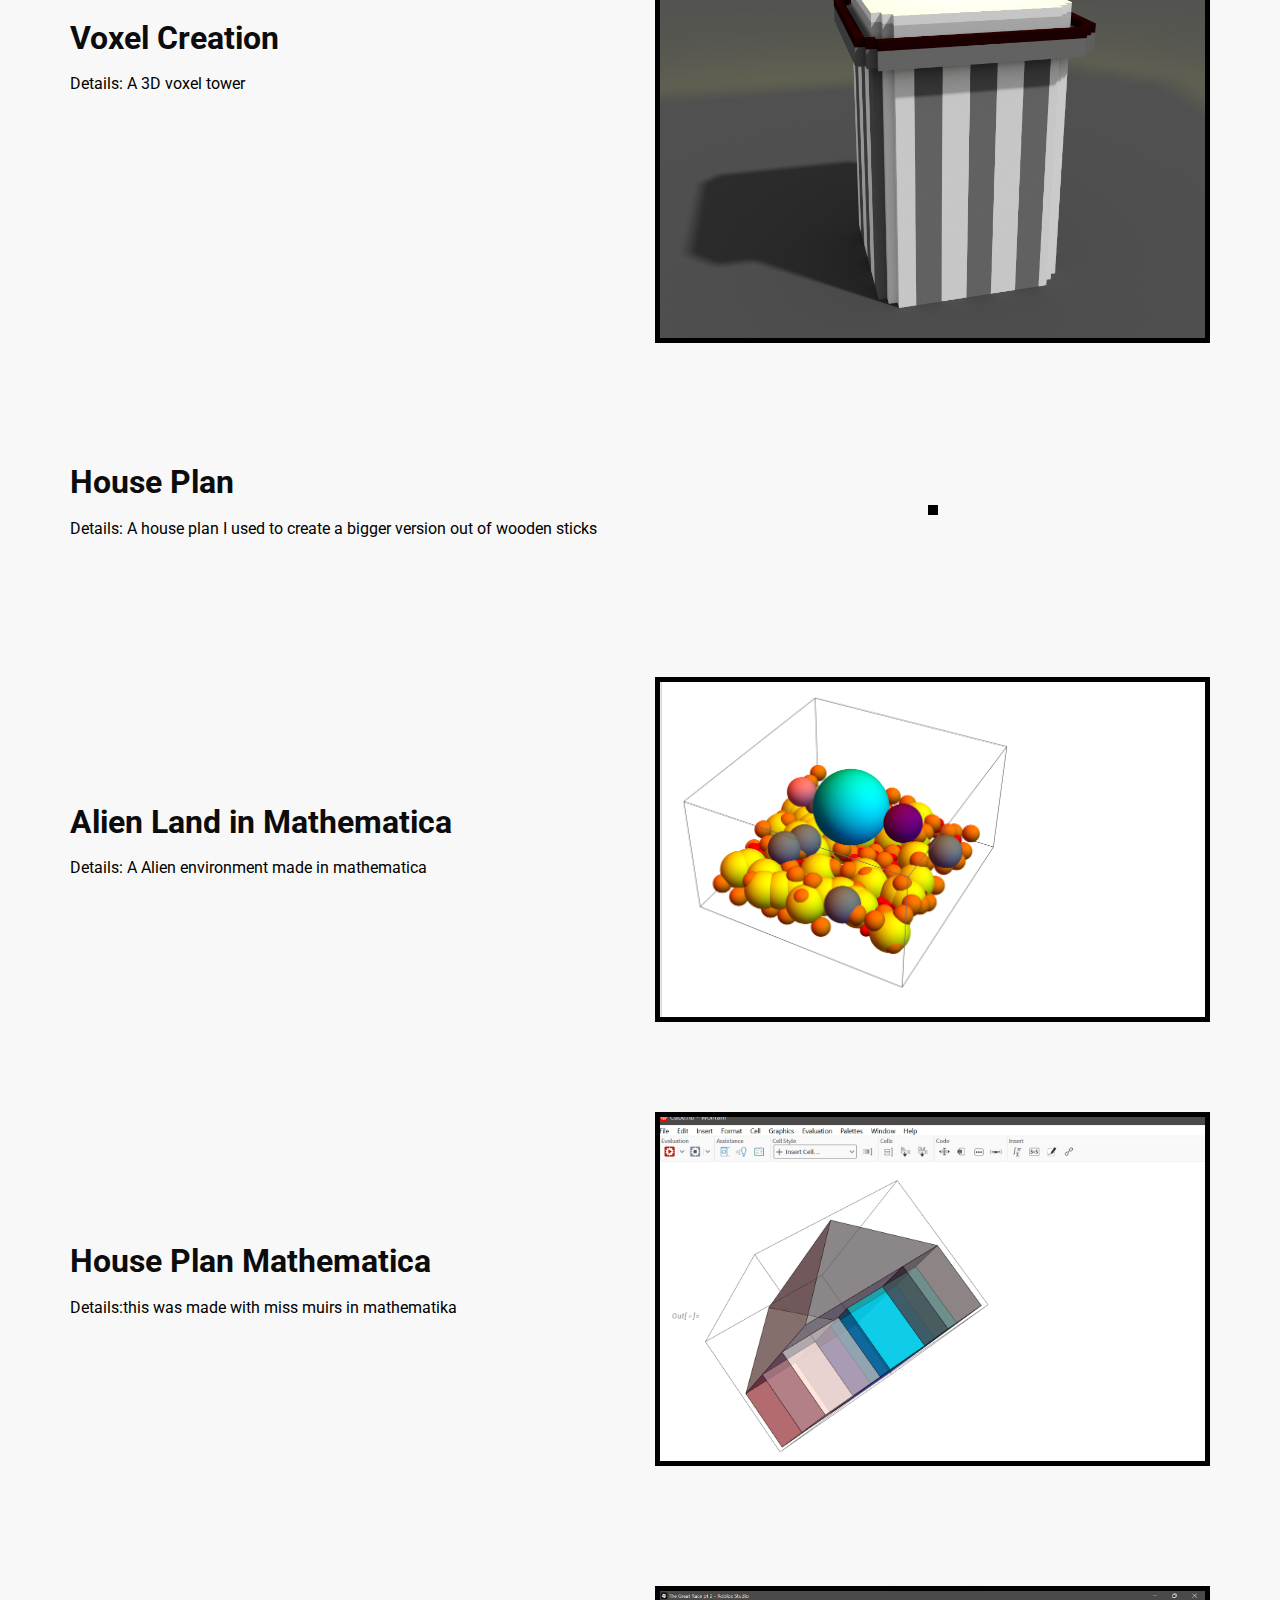
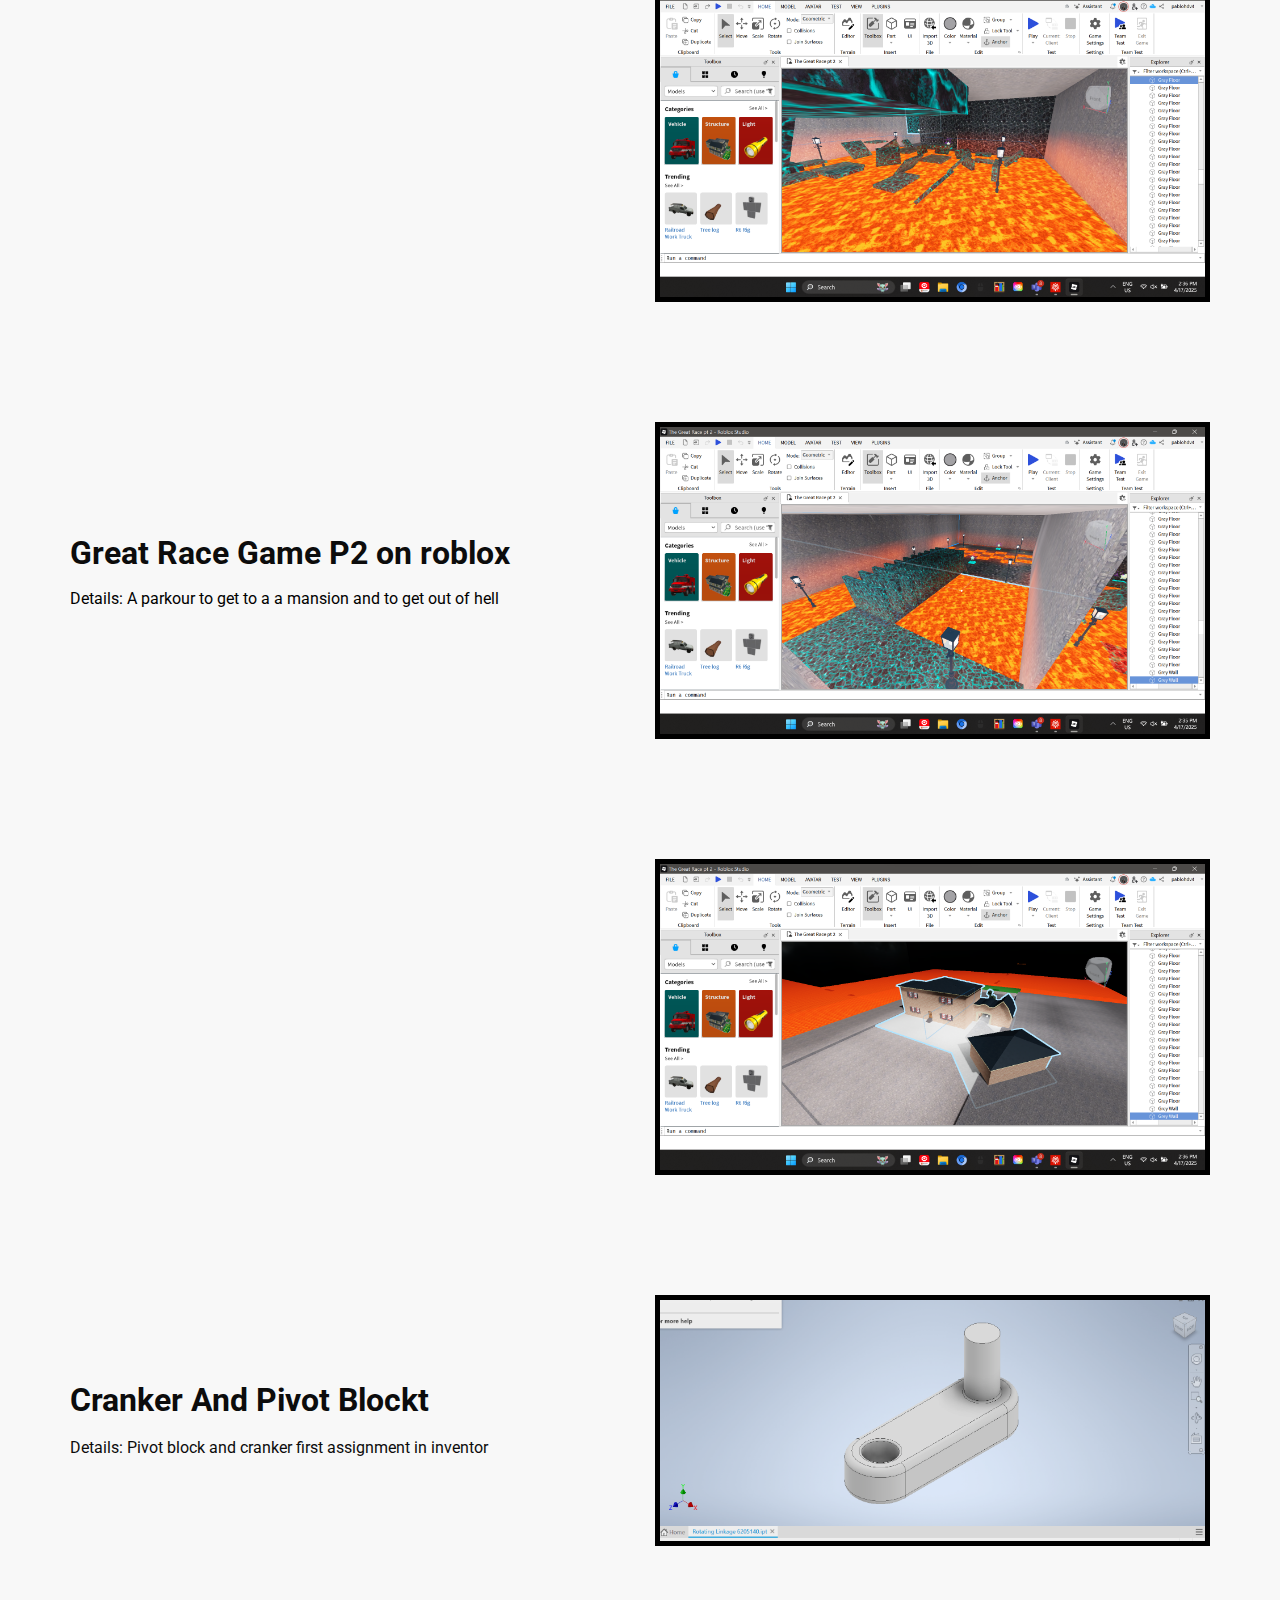
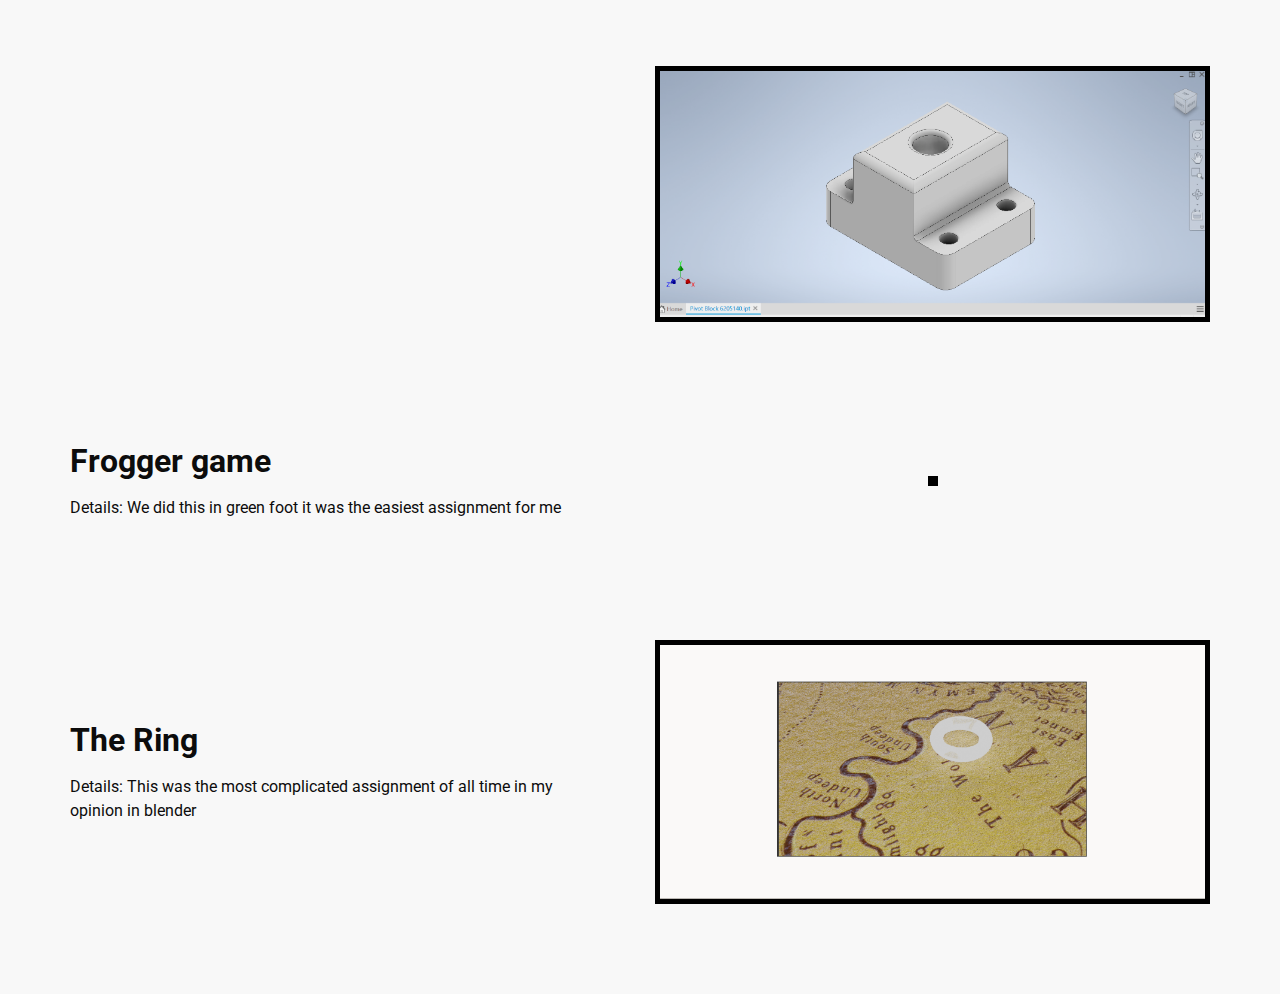
==== commit 3d714675: "Update index.html" ====
--- a/index.html
+++ b/index.html
@@ -595,6 +595,92 @@
   </div>
 </section>
 <div style="margin-bottom: 30px;"></div>
+
+<section class="about_section layout_padding-bottom">
+  <div class="container">
+    <div class="row">
+      <div class="col-md-6">
+        <div class="detail-box">
+          <div class="heading_container">
+            <h2> Cranker And Pivot Blockt</h2>
+          </div>
+          <p style="color: black;"></p>Details: Pivot block and cranker first assignment in inventor
+        </div>
+      </div>
+      <div class="col-md-6">
+        <div class="img-box center-img">
+          <img src="images/CRANKER.png" alt="" style="border: 5px solid black;">
+        </div>
+      </div>
+    </div>
+  </div>
+</section>
+<div style="margin-bottom: 30px;"></div>
+
+<section class="about_section layout_padding-bottom">
+  <div class="container">
+    <div class="row">
+      <div class="col-md-6">
+        <div class="detail-box">
+          <div class="heading_container">
+            <h2></h2>
+          </div>
+          <p style="color: black;"></p>
+        </div>
+      </div>
+      <div class="col-md-6">
+        <div class="img-box center-img">
+          <img src="images/PIVOT BLOCK.png" alt="" style="border: 5px solid black;">
+        </div>
+      </div>
+    </div>
+  </div>
+</section>
+<div style="margin-bottom: 30px;"></div>
+
+<section class="about_section layout_padding-bottom">
+  <div class="container">
+    <div class="row">
+      <div class="col-md-6">
+        <div class="detail-box">
+          <div class="heading_container">
+            <h2>Frogger game</h2>
+          </div>
+          <p style="color: black;"></p>Details: We did this in green foot it was the easiest assignment for me
+        </div>
+      </div>
+      <div class="col-md-6">
+        <div class="img-box center-img">
+          <img src="images/FROGGER.png" alt="" style="border: 5px solid black;">
+        </div>
+      </div>
+    </div>
+  </div>
+</section>
+<div style="margin-bottom: 30px;"></div>
+
+<section class="about_section layout_padding-bottom">
+  <div class="container">
+    <div class="row">
+      <div class="col-md-6">
+        <div class="detail-box">
+          <div class="heading_container">
+            <h2>The Ring</h2>
+          </div>
+          <p style="color: black;"></p>Details: This was the most complicated assignment of all time in my opinion in blender
+        </div>
+      </div>
+      <div class="col-md-6">
+        <div class="img-box center-img">
+          <img src="images/THE RING.png" alt="" style="border: 5px solid black;">
+        </div>
+      </div>
+    </div>
+  </div>
+</section>
+
+
+
   <!-- end about section -->
 
   <!-- end info section -->
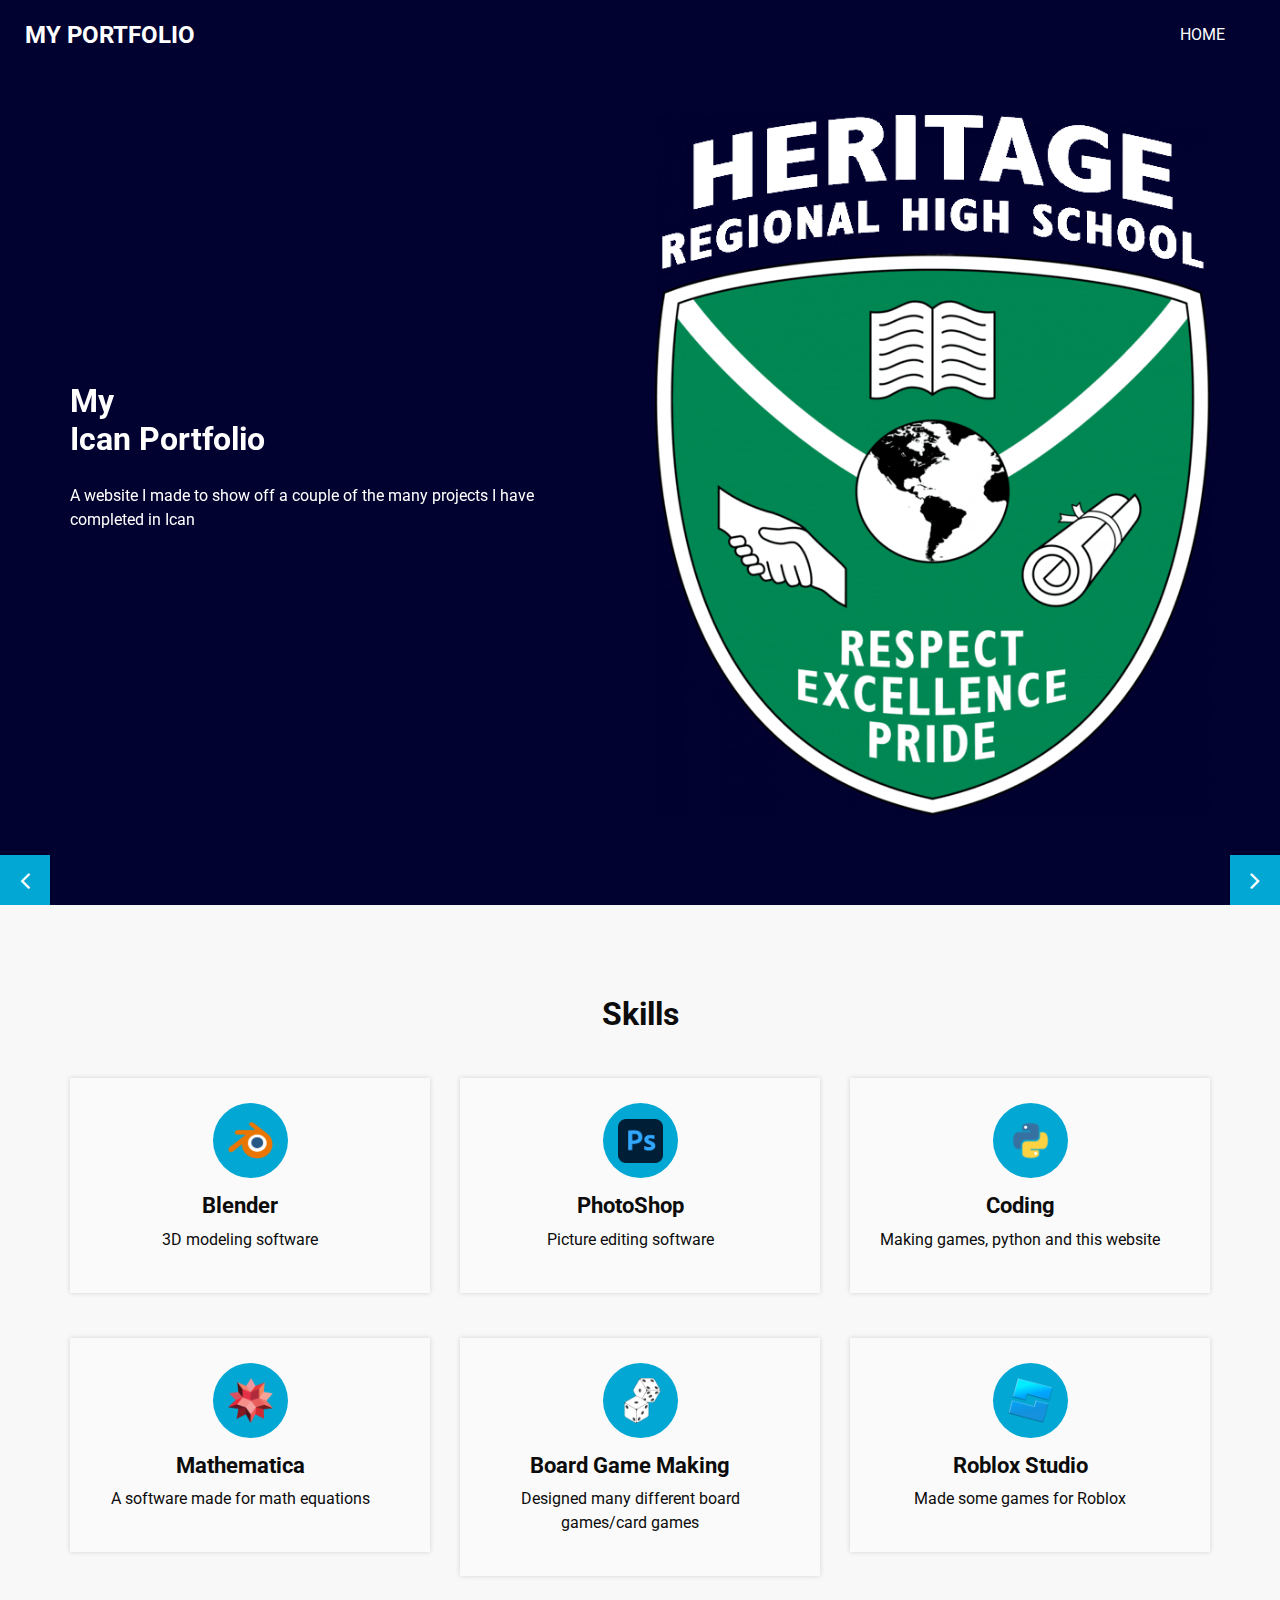
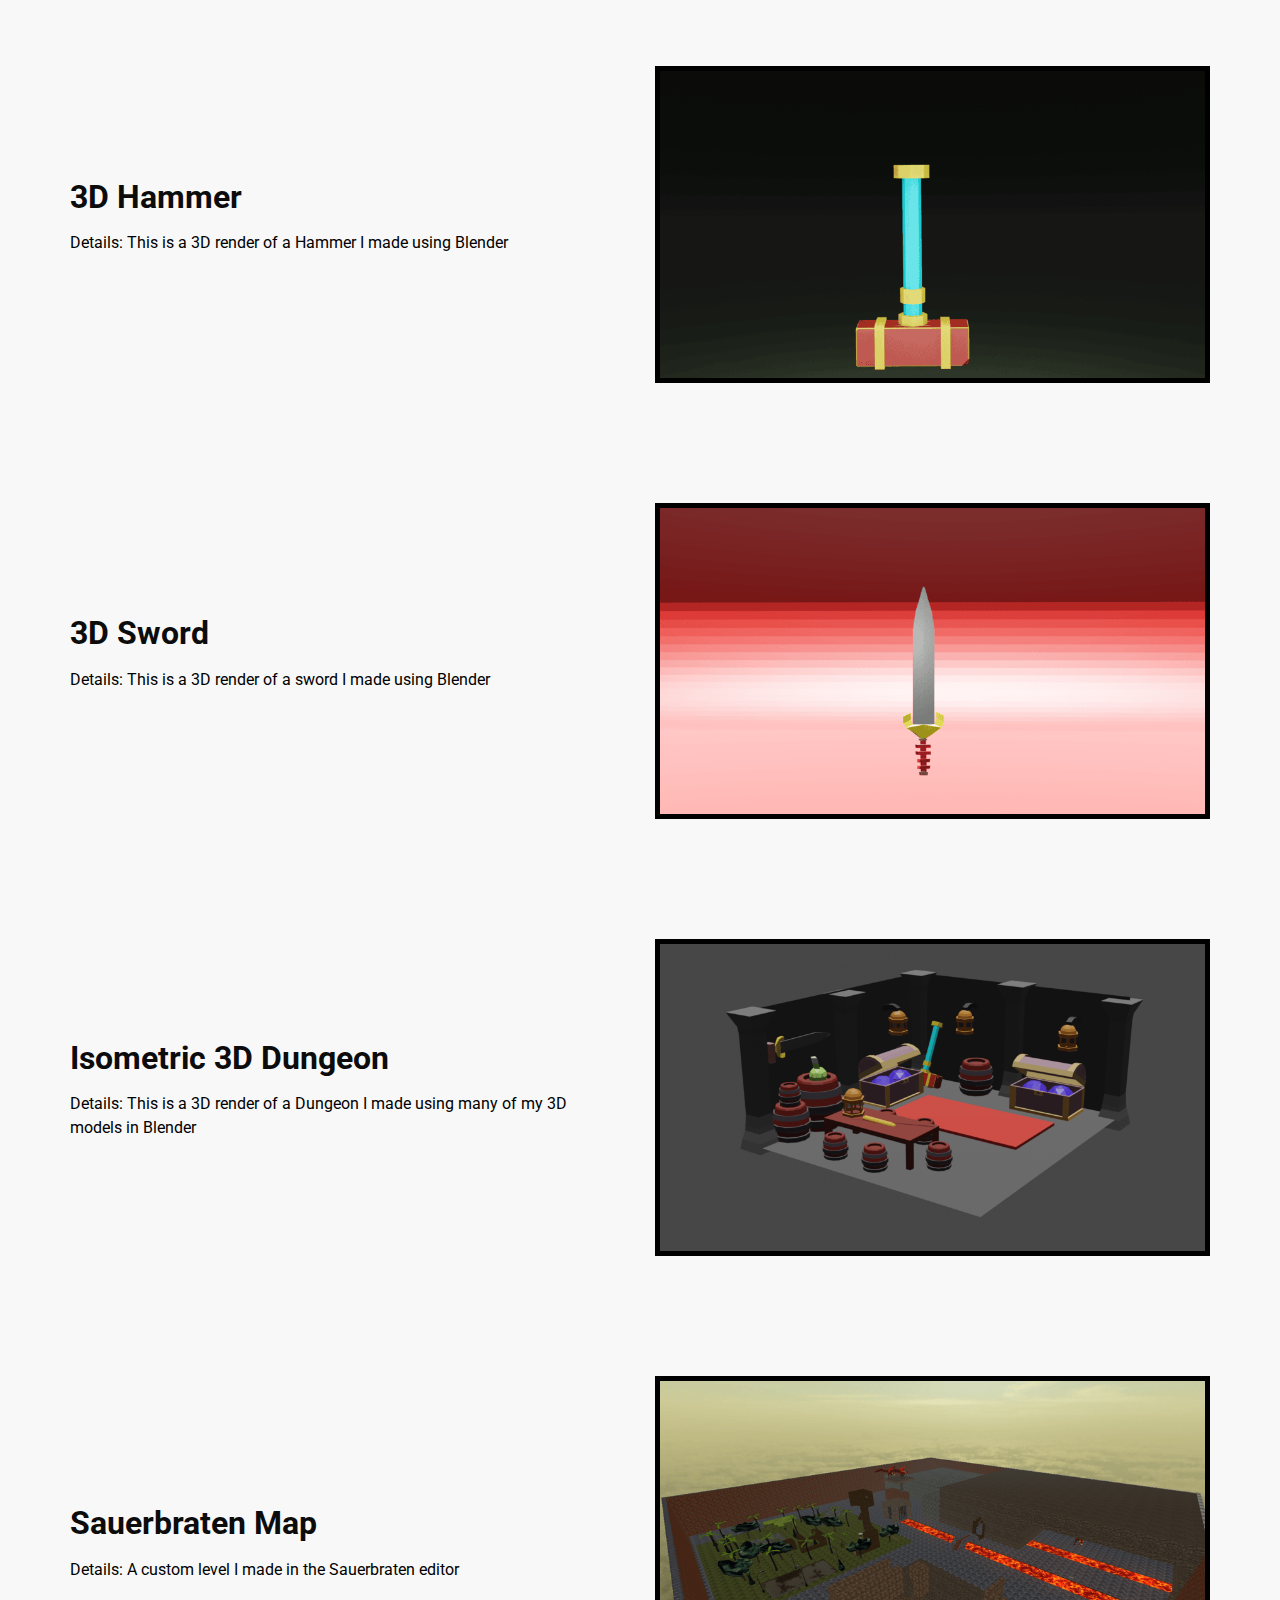
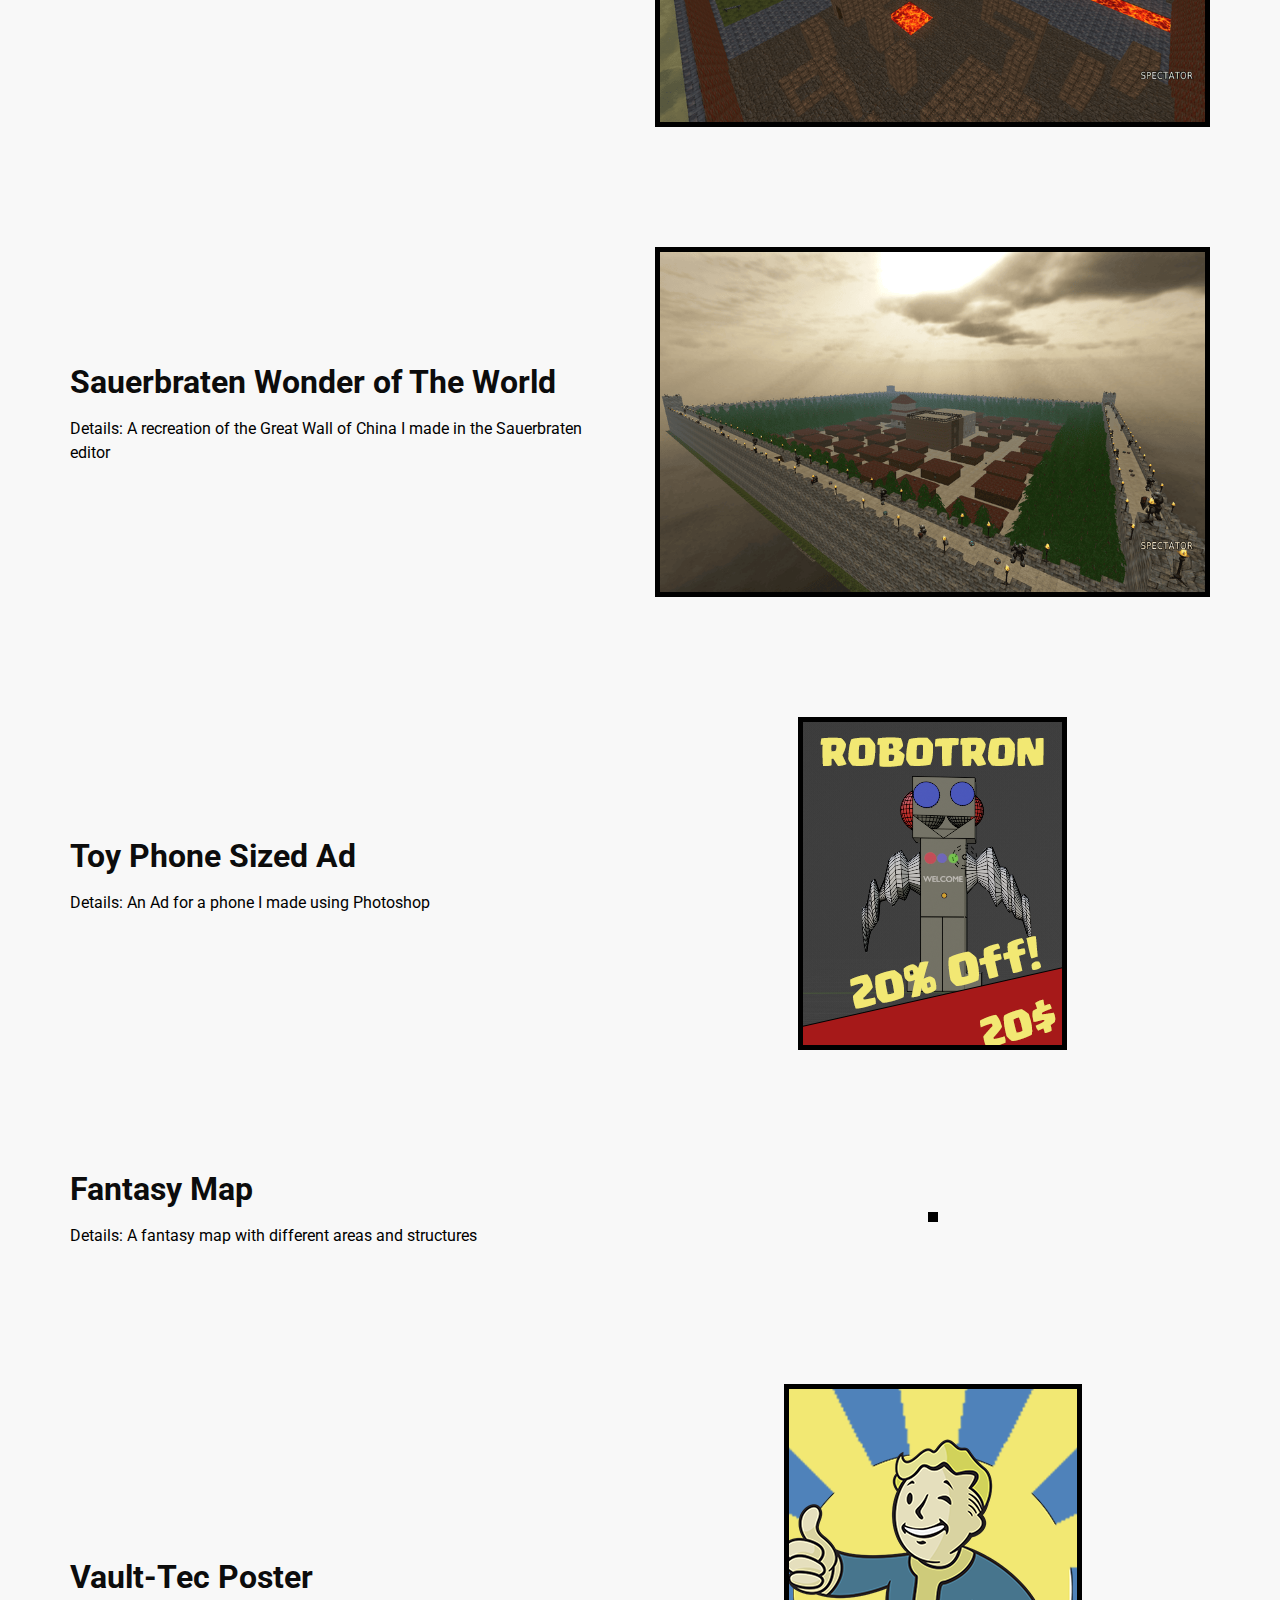
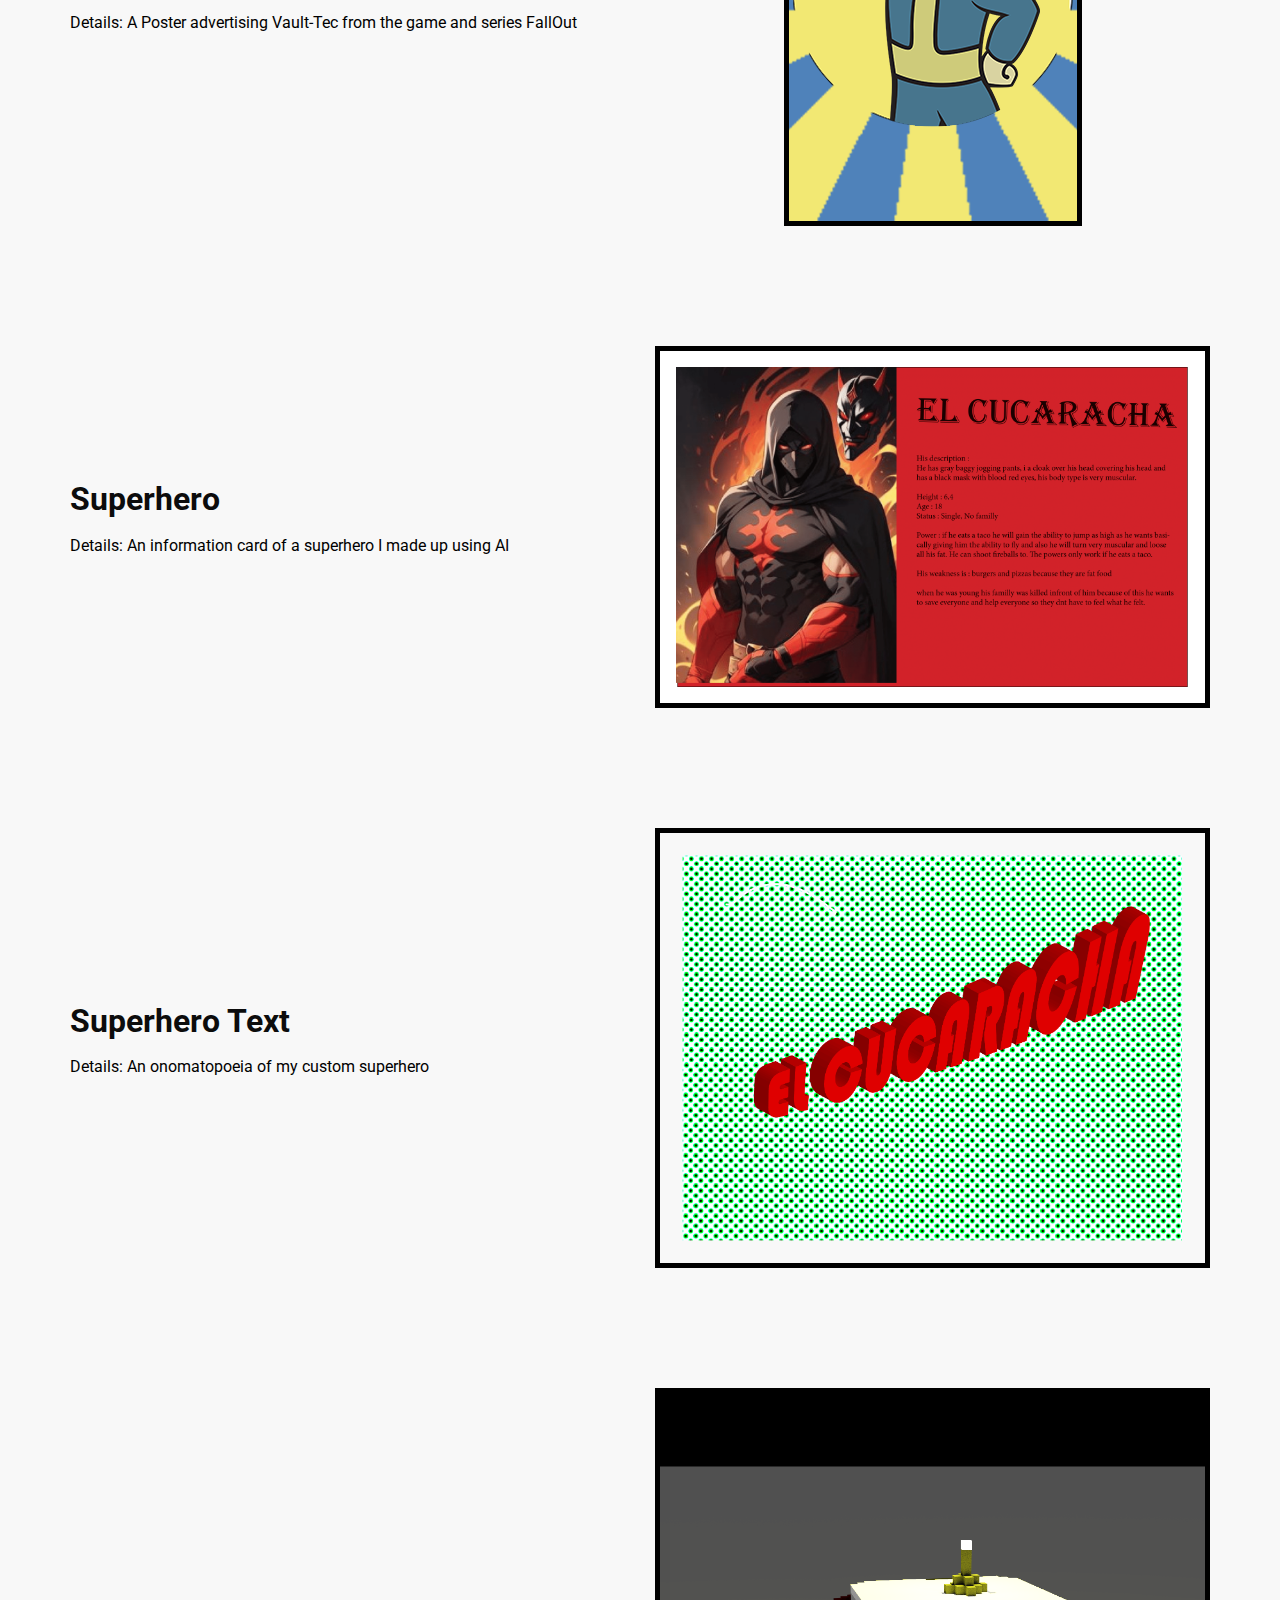
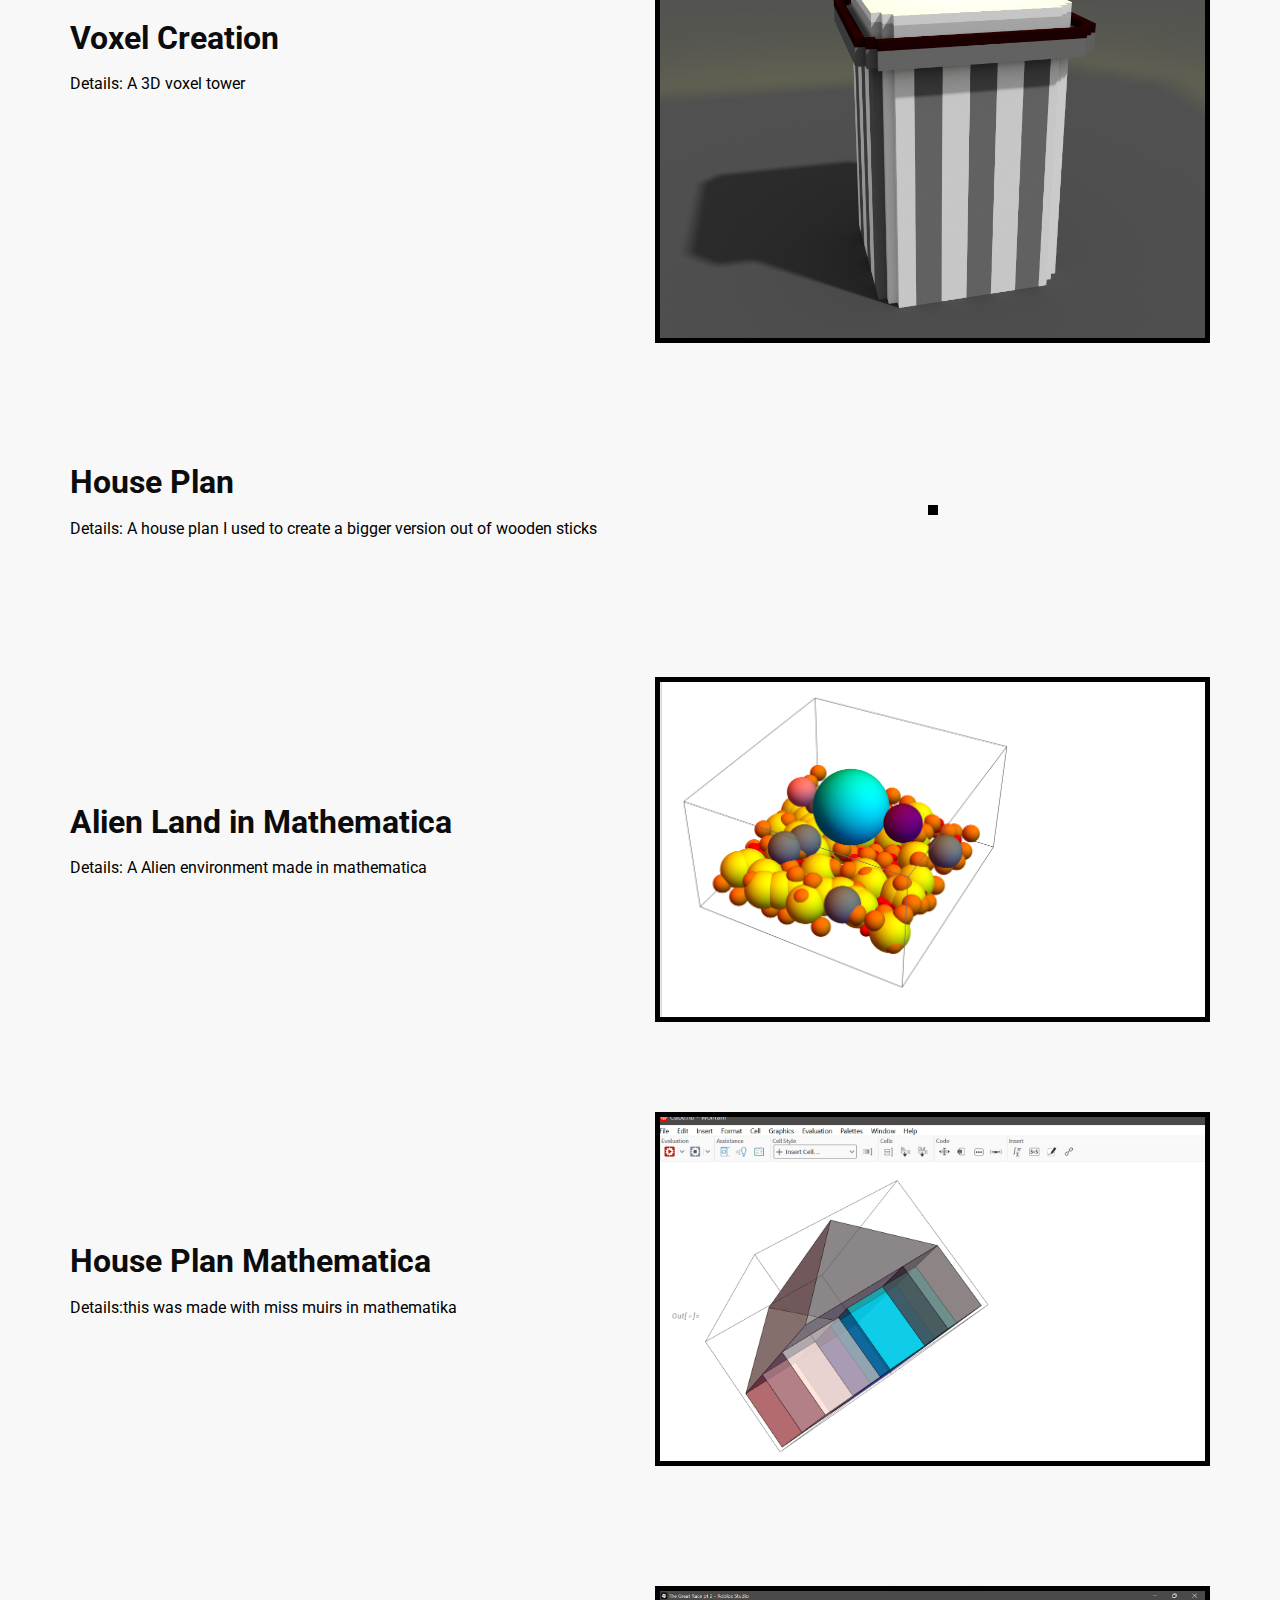
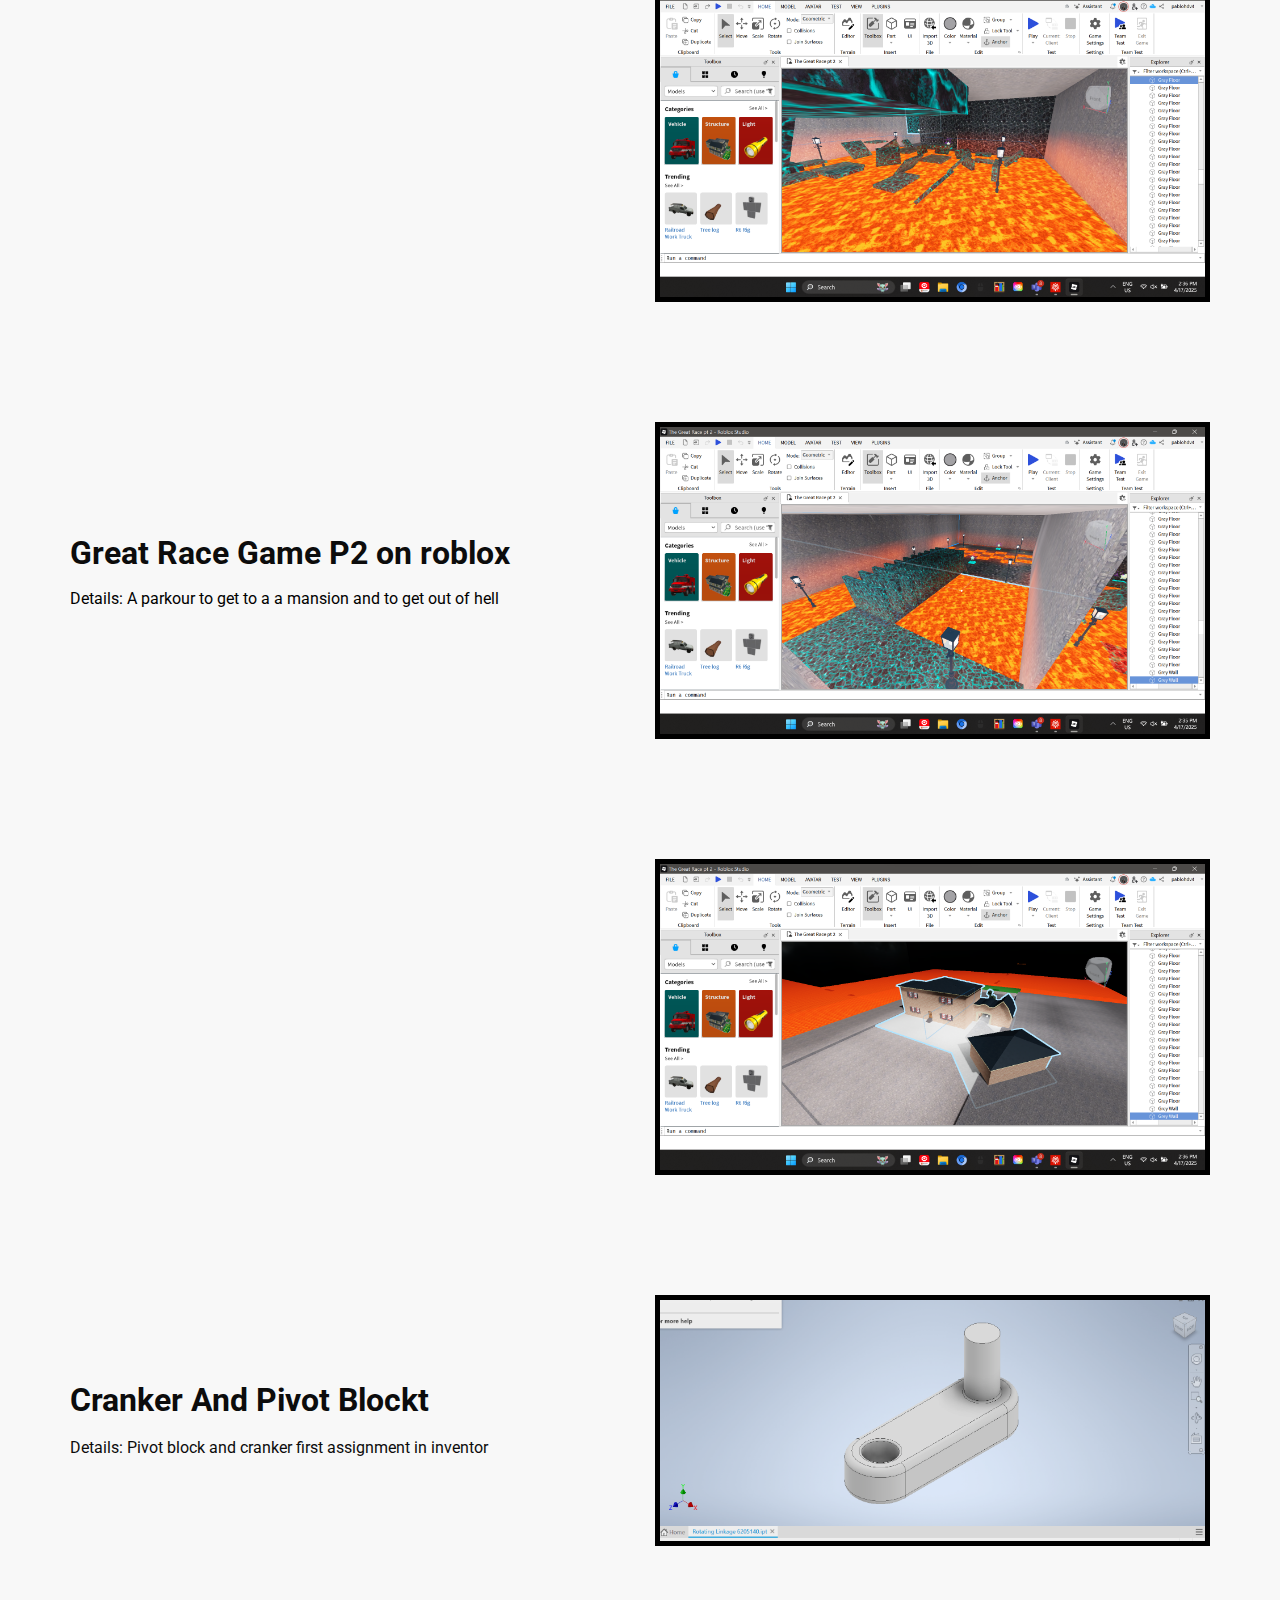
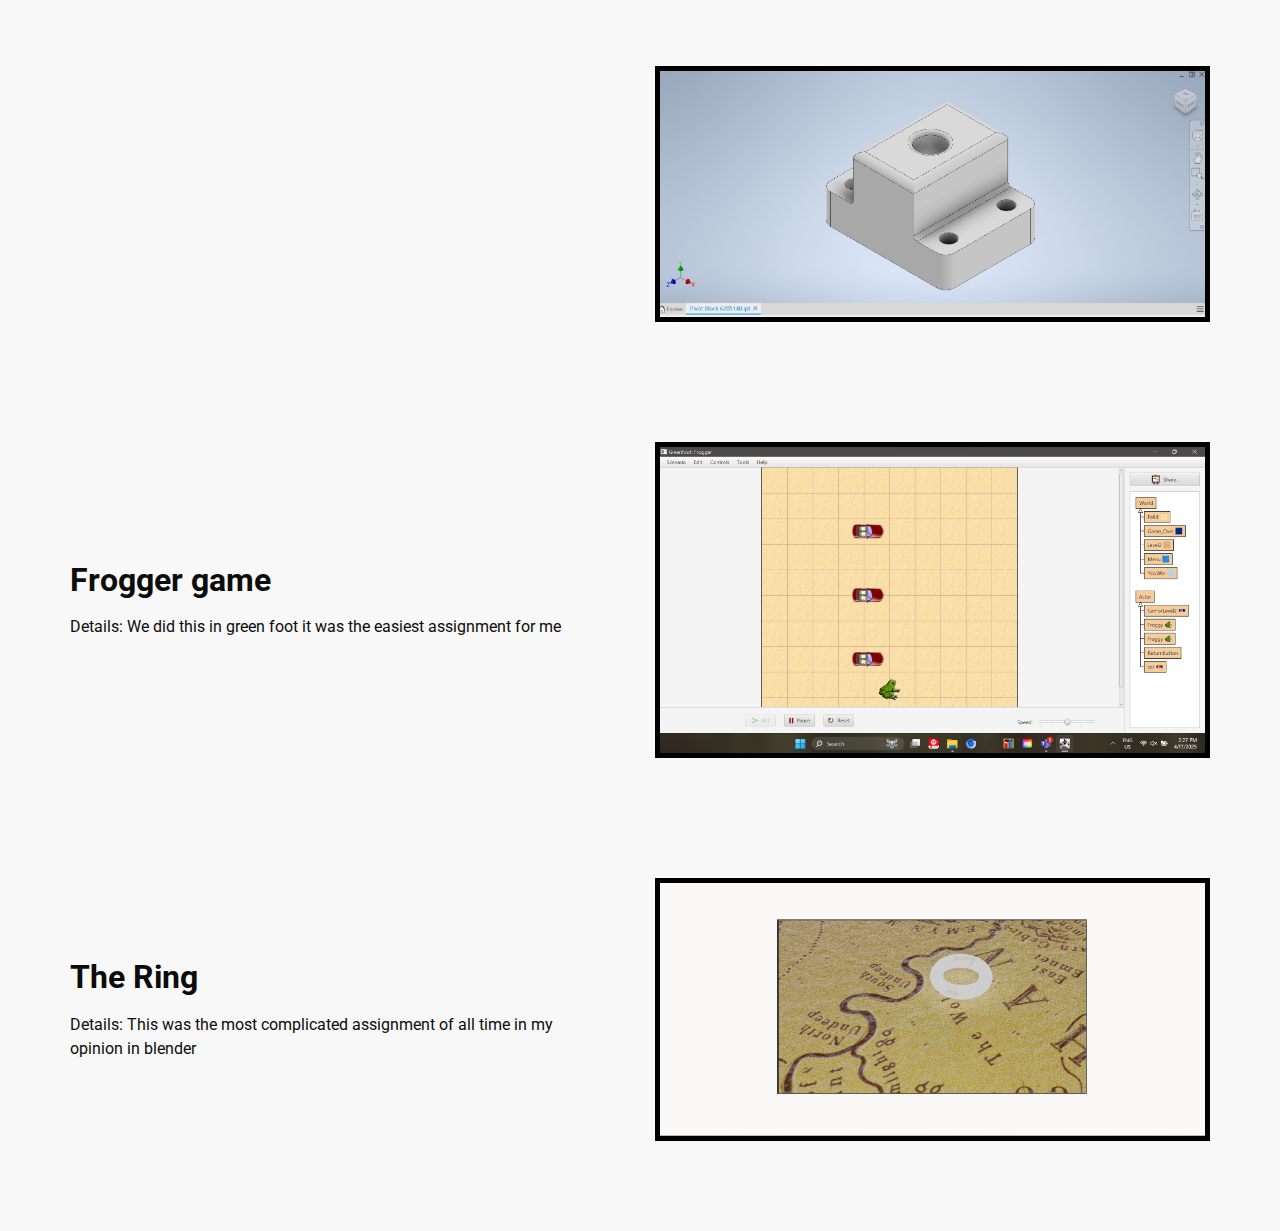
==== commit 4c173eb7: "Update index.html" ====
--- a/index.html
+++ b/index.html
@@ -651,7 +651,7 @@
       </div>
       <div class="col-md-6">
         <div class="img-box center-img">
-          <img src="images/FROGGER.png" alt="" style="border: 5px solid black;">
+          <img src="images/FROGGER GAME.png" alt="" style="border: 5px solid black;">
         </div>
       </div>
     </div>
